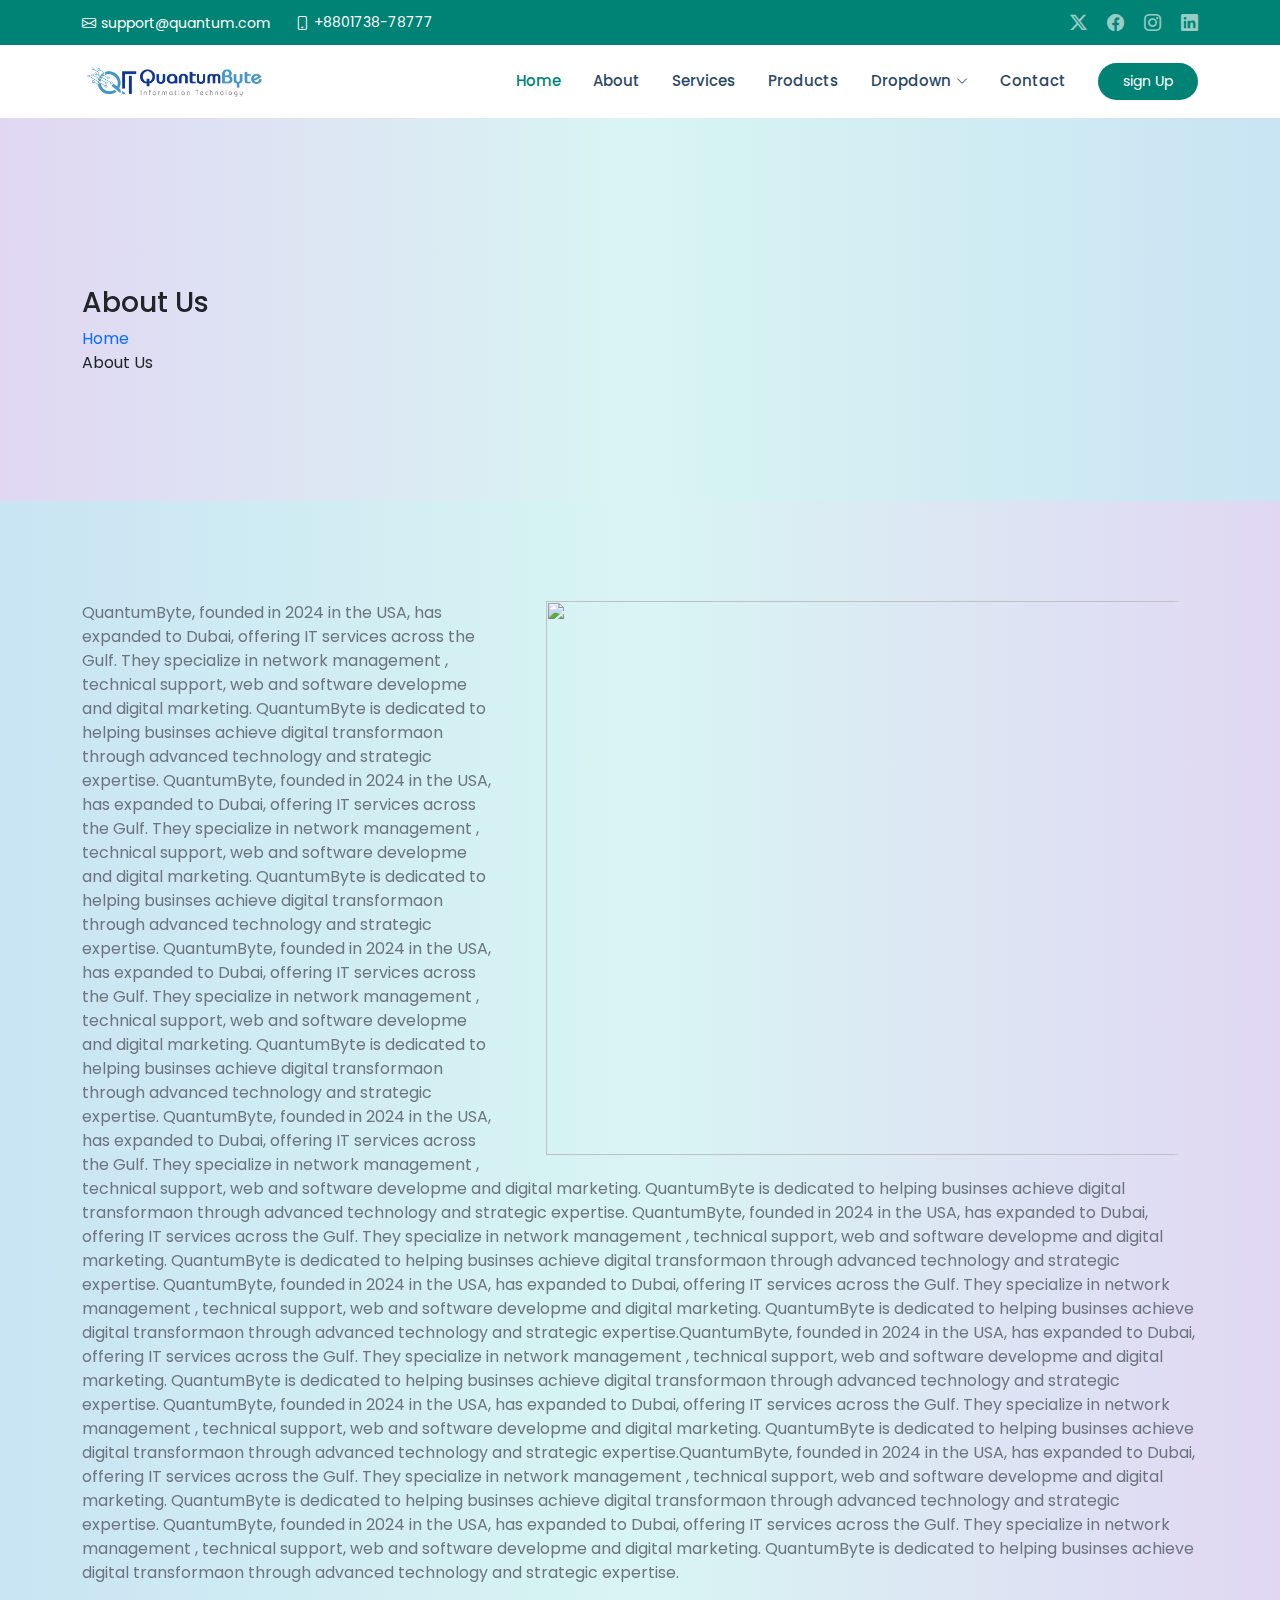
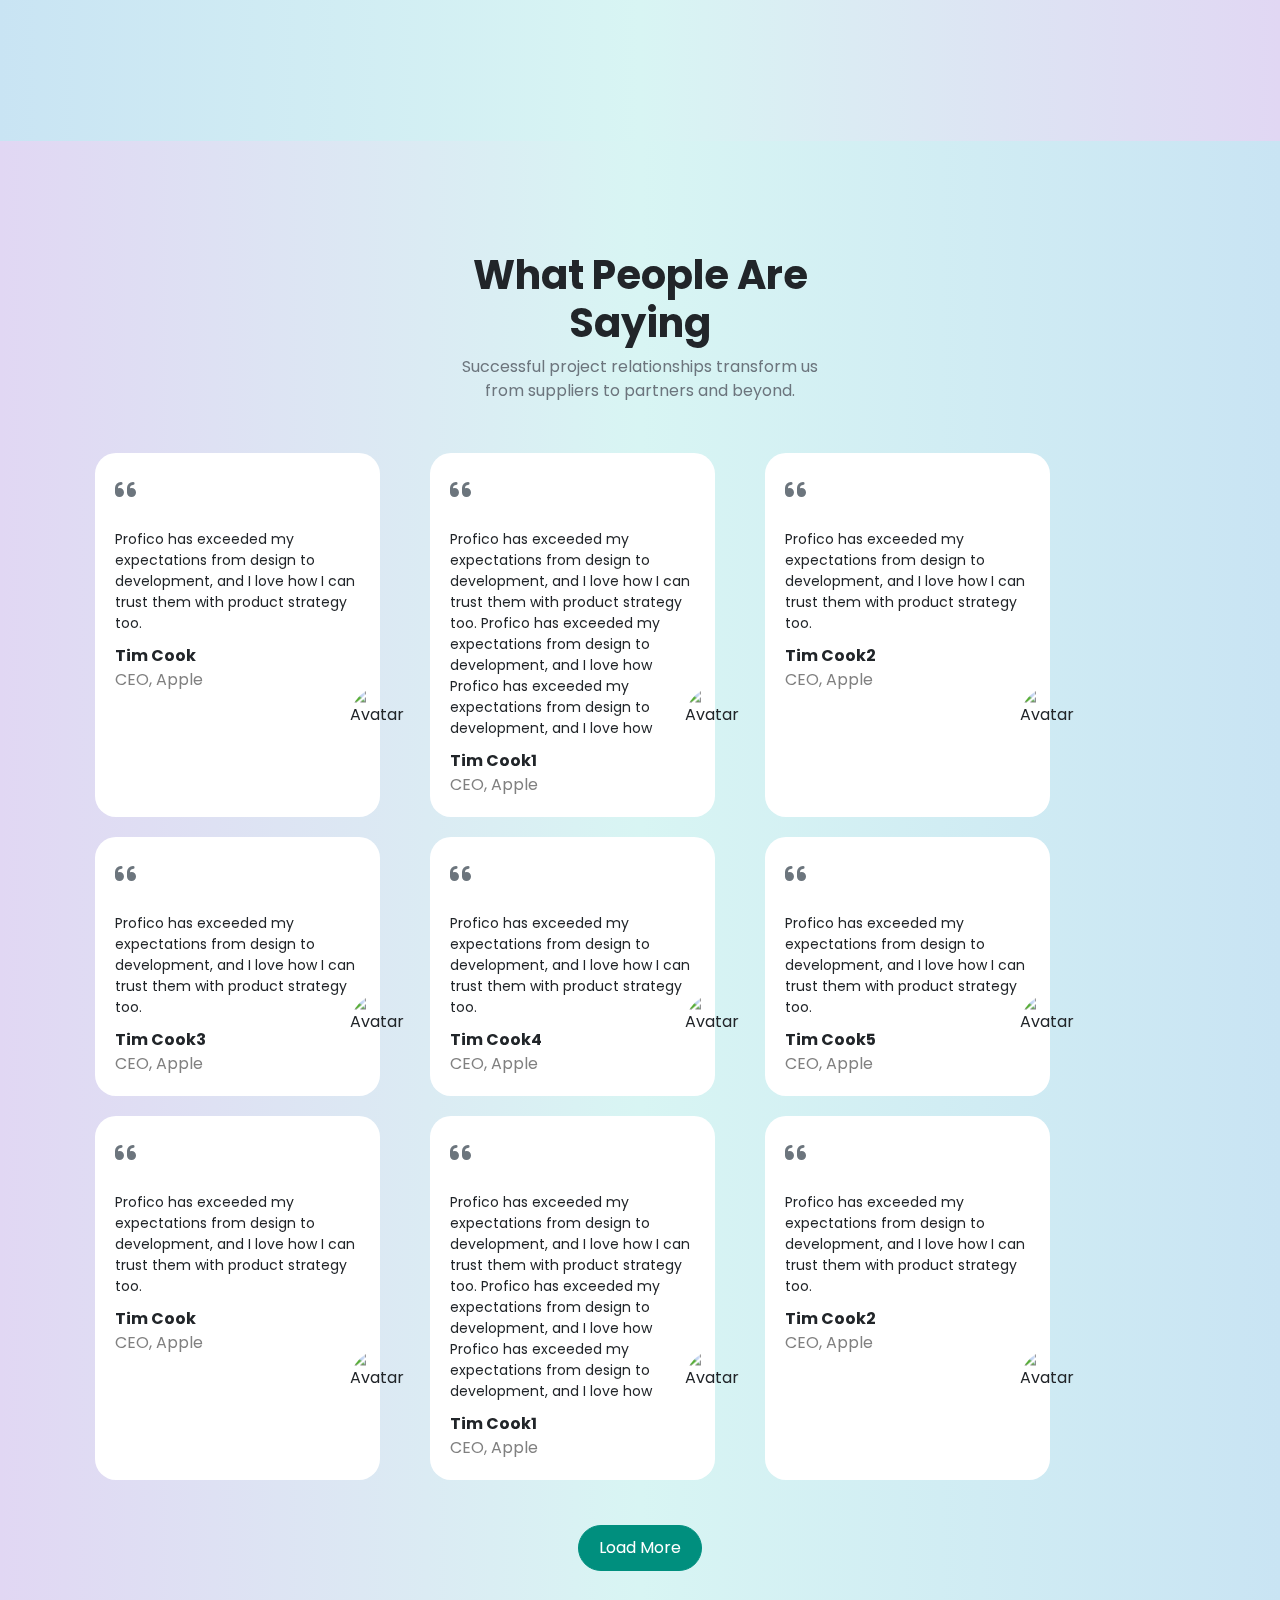
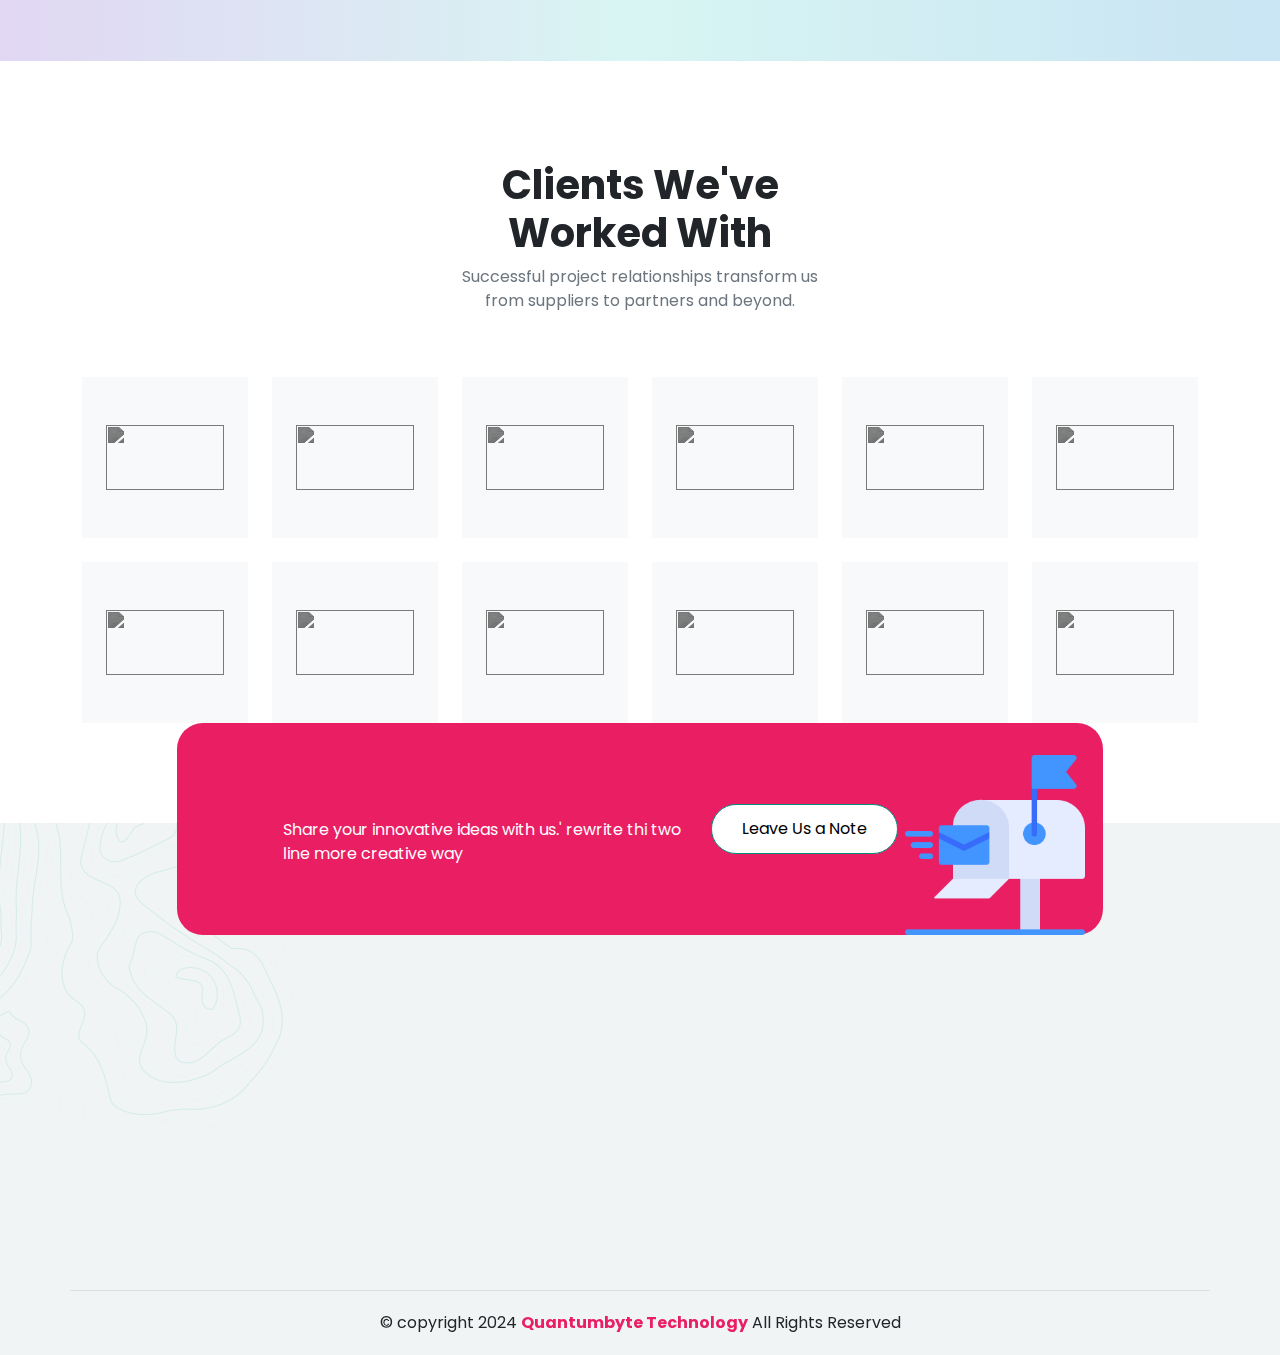
==== about-us.html @ 61e7d20b "first commit" ====
<!DOCTYPE html>
<html lang="en">

<head>
    <meta charset="UTF-8">
    <meta name="viewport" content="width=device-width, initial-scale=1.0">
    <title>Quantumbyte Information Technology</title>
    <!--Favicon img-->
    <link rel="shortcut icon" href="assets/images/logo/favicon.ico">
    <!-- Bootstrap CSS -->
    <link href="https://cdn.jsdelivr.net/npm/bootstrap@5.3.0/dist/css/bootstrap.min.css" rel="stylesheet">
    <!-- FontAwesome CSS -->
    <link rel="stylesheet" href="https://cdnjs.cloudflare.com/ajax/libs/font-awesome/6.0.0-beta3/css/all.min.css">
    <link href="https://fonts.googleapis.com/icon?family=Material+Icons" rel="stylesheet">
    <link rel="stylesheet" href="https://cdnjs.cloudflare.com/ajax/libs/OwlCarousel2/2.3.4/assets/owl.carousel.min.css">
    <link rel="stylesheet"
        href="https://cdnjs.cloudflare.com/ajax/libs/OwlCarousel2/2.3.4/assets/owl.theme.default.min.css">
    <link rel="stylesheet" href="assets/css/animate.css">
    <link href="assets/vendor/bootstrap-icons/bootstrap-icons.css" rel="stylesheet">
    <!-- Custom CSS -->
    <link rel="stylesheet" href="assets/css/style.css">
</head>

<body>

    <!-- Navbar -->
    <header id="header" class="header sticky-top">
        <div class="topbar d-flex align-items-center">
            <div class="container d-flex justify-content-center justify-content-md-between">
                <div class="contact-info d-flex align-items-center">
                    <i class="bi bi-envelope d-flex align-items-center"><a
                            href="mailto:contact@example.com">support@quantum.com
                        </a></i>
                    <i class="bi bi-phone d-flex align-items-center ms-4"><span>+8801738-78777</span></i>
                </div>
                <div class="social-links d-none d-md-flex align-items-center">
                    <a href="#" class="twitter"><i class="bi bi-twitter-x"></i></a>
                    <a href="#" class="facebook"><i class="bi bi-facebook"></i></a>
                    <a href="#" class="instagram"><i class="bi bi-instagram"></i></a>
                    <a href="#" class="linkedin"><i class="bi bi-linkedin"></i></a>
                </div>
            </div>
        </div><!-- End Top Bar -->
        <div class="branding d-flex align-items-center">

            <div class="container position-relative d-flex align-items-center justify-content-between">
                <a href="index.html" class="logo d-flex align-items-center me-auto">
                    <!-- Uncomment the line below if you also wish to use an image logo -->
                    <img src="assets/images/QuantumBytelogofinal-02.png" alt="logo">
                    <!-- <h1 class="sitename">Medilab</h1> -->
                </a>

                <nav id="navmenu" class="navmenu">
                    <ul>
                        <li><a href="#hero" class="active">Home<br></a></li>
                        <li><a href="#about">About</a></li>
                        <li><a href="#services">Services</a></li>
                        <li><a href="#departments">Products</a></li>
                        <li class="dropdown"><a href="#"><span>Dropdown</span> <i
                                    class="bi bi-chevron-down toggle-dropdown"></i></a>
                            <ul>
                                <li><a href="#">Dropdown 1</a></li>
                                <li><a href="#">Dropdown 2</a></li>
                                <li><a href="#">Dropdown 3</a></li>
                                <li><a href="#">Dropdown 4</a></li>
                            </ul>
                        </li>
                        <li><a href="contact-us.html">Contact</a></li>
                    </ul>
                    <i class="mobile-nav-toggle d-xl-none bi bi-list"></i>
                </nav>

                <a class="cta-btn d-none d-sm-block" href="#appointment">sign Up</a>

            </div>

        </div>
    </header>

    <!--Page Header Start-->
    <section class="page-header">
        <div class="page-header__shape-1">
            <img src="assets/images/shapes/page-header-shape-1.png" alt="">
        </div>
        <div class="container">
            <div class="page-header__inner">
                <div class="page-header__img-1">
                    <img src="assets/images/resources/page-header-img-1.png" alt="">
                </div>
                <h3>About Us</h3>
                <div class="thm-breadcrumb__inner">
                    <ul class="thm-breadcrumb list-unstyled">
                        <li><a href="index.html">Home</a></li>
                        <li><span class="icon-angle-right"></span></li>
                        <li>About Us</li>
                    </ul>
                </div>
            </div>
        </div>
    </section>
    <!--Page Header End-->



    <!-- about us -->
    <section id="about-page" class="section about-us position-relative">
        <div class="container">
            <div class="row">
                <div class="col-md-12">
                    <img class="ps-5 about-page-img"
                        src="https://i.pinimg.com/564x/e3/76/58/e37658da0a24d55d1d44470ff0906ffe.jpg" alt="">
                    <p class="text-secondary">QuantumByte, founded in 2024 in the USA, has expanded to Dubai, offering
                        IT services across the Gulf. They specialize in network management , technical support, web and
                        software developme and digital marketing. QuantumByte is dedicated to helping businses achieve
                        digital transformaon through advanced technology and strategic expertise.
                        QuantumByte, founded in 2024 in the USA, has expanded to Dubai, offering IT services across the
                        Gulf. They specialize in network management , technical support, web and software developme and
                        digital marketing. QuantumByte is dedicated to helping businses achieve digital transformaon
                        through advanced technology and strategic expertise. QuantumByte, founded in 2024 in the USA,
                        has expanded to Dubai, offering IT services across the Gulf. They specialize in network
                        management , technical support, web and software developme and digital marketing. QuantumByte is
                        dedicated to helping businses achieve digital transformaon through advanced technology and
                        strategic expertise.
                        QuantumByte, founded in 2024 in the USA, has expanded to Dubai, offering IT services across the
                        Gulf. They specialize in network management , technical support, web and software developme and
                        digital marketing. QuantumByte is dedicated to helping businses achieve digital transformaon
                        through advanced technology and strategic expertise. QuantumByte, founded in 2024 in the USA,
                        has expanded to Dubai, offering IT services across the Gulf. They specialize in network
                        management , technical support, web and software developme and digital marketing. QuantumByte is
                        dedicated to helping businses achieve digital transformaon through advanced technology and
                        strategic expertise.
                        QuantumByte, founded in 2024 in the USA, has expanded to Dubai, offering IT services across the
                        Gulf. They specialize in network management , technical support, web and software developme and
                        digital marketing. QuantumByte is dedicated to helping businses achieve digital transformaon
                        through advanced technology and strategic expertise.QuantumByte, founded in 2024 in the USA, has
                        expanded to Dubai, offering IT services across the Gulf. They specialize in network management ,
                        technical support, web and software developme and digital marketing. QuantumByte is dedicated to
                        helping businses achieve digital transformaon through advanced technology and strategic
                        expertise.
                        QuantumByte, founded in 2024 in the USA, has expanded to Dubai, offering IT services across the
                        Gulf. They specialize in network management , technical support, web and software developme and
                        digital marketing. QuantumByte is dedicated to helping businses achieve digital transformaon
                        through advanced technology and strategic expertise.QuantumByte, founded in 2024 in the USA, has
                        expanded to Dubai, offering IT services across the Gulf. They specialize in network management ,
                        technical support, web and software developme and digital marketing. QuantumByte is dedicated to
                        helping businses achieve digital transformaon through advanced technology and strategic
                        expertise.
                        QuantumByte, founded in 2024 in the USA, has expanded to Dubai, offering IT services across the
                        Gulf. They specialize in network management , technical support, web and software developme and
                        digital marketing. QuantumByte is dedicated to helping businses achieve digital transformaon
                        through advanced technology and strategic expertise.
                    </p>
                </div>
            </div>

        </div>
    </section>
    <!-- about us -->
    <!-- Testimonial -->
    <section id="testimonial-page" class="testimonial">
        <div class="container">
            <div class="row justify-content-center">
                <div class="col-4 text-center mb-4">
                    <h2 class="fw-bold fs-1">What People Are Saying</h2>
                    <p class="text-secondary">Successful project relationships transform us from suppliers to partners
                        and beyond.</p>
                </div>
            </div>
            <div class="row">
                <div class="testimonial-card col-md-3">
                    <div class="testimonial-quote"><i class="fas fa-quote-left"></i></div>
                    <div class="testimonial-text">Profico has exceeded my expectations from design to development, and I
                        love how I can trust them with product strategy too.</div>
                    <div class="testimonial-author">Tim Cook</div>
                    <div class="testimonial-designation">CEO, Apple</div>
                    <img src="https://img.freepik.com/premium-vector/african-american-man-avatar-portrait-young-guy-vector-illustration-face_217290-364.jpg"
                        alt="Avatar" class="testimonial-avatar">
                </div>
                <div class="testimonial-card col-md-3">
                    <div class="testimonial-quote"><i class="fas fa-quote-left"></i></div>
                    <div class="testimonial-text">Profico has exceeded my expectations from design to development, and I
                        love how I can trust them with product strategy too. Profico has exceeded my expectations from
                        design to development, and I love how Profico has exceeded my expectations from design to
                        development, and I love how</div>
                    <div class="testimonial-author">Tim Cook1</div>
                    <div class="testimonial-designation">CEO, Apple</div>
                    <img src="https://img.freepik.com/premium-vector/african-american-man-avatar-portrait-young-guy-vector-illustration-face_217290-364.jpg"
                        alt="Avatar" class="testimonial-avatar">
                </div>
                <div class="testimonial-card col-md-3">
                    <div class="testimonial-quote"><i class="fas fa-quote-left"></i></div>
                    <div class="testimonial-text">Profico has exceeded my expectations from design to development, and I
                        love how I can trust them with product strategy too.</div>
                    <div class="testimonial-author">Tim Cook2</div>
                    <div class="testimonial-designation">CEO, Apple</div>
                    <img src="https://img.freepik.com/premium-vector/african-american-man-avatar-portrait-young-guy-vector-illustration-face_217290-364.jpg"
                        alt="Avatar" class="testimonial-avatar">
                </div>
                <div class="testimonial-card col-md-3">
                    <div class="testimonial-quote"><i class="fas fa-quote-left"></i></div>
                    <div class="testimonial-text">Profico has exceeded my expectations from design to development, and I
                        love how I can trust them with product strategy too.</div>
                    <div class="testimonial-author">Tim Cook3</div>
                    <div class="testimonial-designation">CEO, Apple</div>
                    <img src="https://img.freepik.com/premium-vector/african-american-man-avatar-portrait-young-guy-vector-illustration-face_217290-364.jpg"
                        alt="Avatar" class="testimonial-avatar">
                </div>
                <div class="testimonial-card col-md-3">
                    <div class="testimonial-quote"><i class="fas fa-quote-left"></i></div>
                    <div class="testimonial-text">Profico has exceeded my expectations from design to development, and I
                        love how I can trust them with product strategy too.</div>
                    <div class="testimonial-author">Tim Cook4</div>
                    <div class="testimonial-designation">CEO, Apple</div>
                    <img src="https://img.freepik.com/premium-vector/african-american-man-avatar-portrait-young-guy-vector-illustration-face_217290-364.jpg"
                        alt="Avatar" class="testimonial-avatar">
                </div>
                <div class="testimonial-card col-md-3">
                    <div class="testimonial-quote"><i class="fas fa-quote-left"></i></div>
                    <div class="testimonial-text">Profico has exceeded my expectations from design to development, and I
                        love how I can trust them with product strategy too.</div>
                    <div class="testimonial-author">Tim Cook5</div>
                    <div class="testimonial-designation">CEO, Apple</div>
                    <img src="https://img.freepik.com/premium-vector/african-american-man-avatar-portrait-young-guy-vector-illustration-face_217290-364.jpg"
                        alt="Avatar" class="testimonial-avatar">
                </div>
                <div class="testimonial-card col-md-3">
                    <div class="testimonial-quote"><i class="fas fa-quote-left"></i></div>
                    <div class="testimonial-text">Profico has exceeded my expectations from design to development, and I
                        love how I can trust them with product strategy too.</div>
                    <div class="testimonial-author">Tim Cook</div>
                    <div class="testimonial-designation">CEO, Apple</div>
                    <img src="https://img.freepik.com/premium-vector/african-american-man-avatar-portrait-young-guy-vector-illustration-face_217290-364.jpg"
                        alt="Avatar" class="testimonial-avatar">
                </div>
                <div class="testimonial-card col-md-3">
                    <div class="testimonial-quote"><i class="fas fa-quote-left"></i></div>
                    <div class="testimonial-text">Profico has exceeded my expectations from design to development, and I
                        love how I can trust them with product strategy too. Profico has exceeded my expectations from
                        design to development, and I love how Profico has exceeded my expectations from design to
                        development, and I love how</div>
                    <div class="testimonial-author">Tim Cook1</div>
                    <div class="testimonial-designation">CEO, Apple</div>
                    <img src="https://img.freepik.com/premium-vector/african-american-man-avatar-portrait-young-guy-vector-illustration-face_217290-364.jpg"
                        alt="Avatar" class="testimonial-avatar">
                </div>
                <div class="testimonial-card col-md-3">
                    <div class="testimonial-quote"><i class="fas fa-quote-left"></i></div>
                    <div class="testimonial-text">Profico has exceeded my expectations from design to development, and I
                        love how I can trust them with product strategy too.</div>
                    <div class="testimonial-author">Tim Cook2</div>
                    <div class="testimonial-designation">CEO, Apple</div>
                    <img src="https://img.freepik.com/premium-vector/african-american-man-avatar-portrait-young-guy-vector-illustration-face_217290-364.jpg"
                        alt="Avatar" class="testimonial-avatar">
                </div>
                <div class="testimonial-card col-md-3 hidden">
                    <div class="testimonial-quote"><i class="fas fa-quote-left"></i></div>
                    <div class="testimonial-text">Profico has exceeded my expectations from design to development, and I
                        love how I can trust them with product strategy too.</div>
                    <div class="testimonial-author">Tim Cook3</div>
                    <div class="testimonial-designation">CEO, Apple</div>
                    <img src="https://img.freepik.com/premium-vector/african-american-man-avatar-portrait-young-guy-vector-illustration-face_217290-364.jpg"
                        alt="Avatar" class="testimonial-avatar">
                </div>
                <div class="testimonial-card col-md-3 hidden">
                    <div class="testimonial-quote"><i class="fas fa-quote-left"></i></div>
                    <div class="testimonial-text">Profico has exceeded my expectations from design to development, and I
                        love how I can trust them with product strategy too.</div>
                    <div class="testimonial-author">Tim Cook4</div>
                    <div class="testimonial-designation">CEO, Apple</div>
                    <img src="https://img.freepik.com/premium-vector/african-american-man-avatar-portrait-young-guy-vector-illustration-face_217290-364.jpg"
                        alt="Avatar" class="testimonial-avatar">
                </div>
                <div class="testimonial-card col-md-3 hidden">
                    <div class="testimonial-quote"><i class="fas fa-quote-left"></i></div>
                    <div class="testimonial-text">Profico has exceeded my expectations from design to development, and I
                        love how I can trust them with product strategy too.</div>
                    <div class="testimonial-author">Tim Cook5</div>
                    <div class="testimonial-designation">CEO, Apple</div>
                    <img src="https://img.freepik.com/premium-vector/african-american-man-avatar-portrait-young-guy-vector-illustration-face_217290-364.jpg"
                        alt="Avatar" class="testimonial-avatar">
                </div>
                <div class="testimonial-card col-md-3 hidden">
                    <div class="testimonial-quote"><i class="fas fa-quote-left"></i></div>
                    <div class="testimonial-text">Profico has exceeded my expectations from design to development, and I
                        love how I can trust them with product strategy too.</div>
                    <div class="testimonial-author">Tim Cook3</div>
                    <div class="testimonial-designation">CEO, Apple</div>
                    <img src="https://img.freepik.com/premium-vector/african-american-man-avatar-portrait-young-guy-vector-illustration-face_217290-364.jpg"
                        alt="Avatar" class="testimonial-avatar">
                </div>
                <div class="testimonial-card col-md-3 hidden">
                    <div class="testimonial-quote"><i class="fas fa-quote-left"></i></div>
                    <div class="testimonial-text">Profico has exceeded my expectations from design to development, and I
                        love how I can trust them with product strategy too.</div>
                    <div class="testimonial-author">Tim Cook4</div>
                    <div class="testimonial-designation">CEO, Apple</div>
                    <img src="https://img.freepik.com/premium-vector/african-american-man-avatar-portrait-young-guy-vector-illustration-face_217290-364.jpg"
                        alt="Avatar" class="testimonial-avatar">
                </div>
                <div class="testimonial-card col-md-3 hidden">
                    <div class="testimonial-quote"><i class="fas fa-quote-left"></i></div>
                    <div class="testimonial-text">Profico has exceeded my expectations from design to development, and I
                        love how I can trust them with product strategy too.</div>
                    <div class="testimonial-author">Tim Cook5</div>
                    <div class="testimonial-designation">CEO, Apple</div>
                    <img src="https://img.freepik.com/premium-vector/african-american-man-avatar-portrait-young-guy-vector-illustration-face_217290-364.jpg"
                        alt="Avatar" class="testimonial-avatar">
                </div>
                <div class="testimonial-card col-md-3 hidden">
                    <div class="testimonial-quote"><i class="fas fa-quote-left"></i></div>
                    <div class="testimonial-text">Profico has exceeded my expectations from design to development, and I
                        love how I can trust them with product strategy too.</div>
                    <div class="testimonial-author">Tim Cook3</div>
                    <div class="testimonial-designation">CEO, Apple</div>
                    <img src="https://img.freepik.com/premium-vector/african-american-man-avatar-portrait-young-guy-vector-illustration-face_217290-364.jpg"
                        alt="Avatar" class="testimonial-avatar">
                </div>
                <div class="testimonial-card col-md-3 hidden">
                    <div class="testimonial-quote"><i class="fas fa-quote-left"></i></div>
                    <div class="testimonial-text">Profico has exceeded my expectations from design to development, and I
                        love how I can trust them with product strategy too.</div>
                    <div class="testimonial-author">Tim Cook4</div>
                    <div class="testimonial-designation">CEO, Apple</div>
                    <img src="https://img.freepik.com/premium-vector/african-american-man-avatar-portrait-young-guy-vector-illustration-face_217290-364.jpg"
                        alt="Avatar" class="testimonial-avatar">
                </div>
                <div class="testimonial-card col-md-3 hidden">
                    <div class="testimonial-quote"><i class="fas fa-quote-left"></i></div>
                    <div class="testimonial-text">Profico has exceeded my expectations from design to development, and I
                        love how I can trust them with product strategy too.</div>
                    <div class="testimonial-author">Tim Cook5</div>
                    <div class="testimonial-designation">CEO, Apple</div>
                    <img src="https://img.freepik.com/premium-vector/african-american-man-avatar-portrait-young-guy-vector-illustration-face_217290-364.jpg"
                        alt="Avatar" class="testimonial-avatar">
                </div>
                <!-- Add more testimonials as needed -->
            </div>
            <button class="load-more-btn btn btn-primary" onclick="loadMore()">Load More</button>
        </div>
    </section>
    <!-- Testimonial -->
    <!-- Client-->
    <section id="client-page" class="client-page">
        <div class="container">
            <div class="row justify-content-center mb-5">
                <div class="col-4 text-center">
                    <h2 class="fw-bold fs-1">Clients We've Worked With</h2>
                    <p class="text-secondary">Successful project relationships transform us from suppliers to partners
                        and beyond.</p>
                </div>
            </div>
        </div>

        <div class="container overflow-hidden">
            <div class="row gy-4">
                <div class="col-6 col-md-4 col-xl-2 text-center">
                    <div class="text-secondary bg-light px-4 py-1 px-md-6 py-md-4 px-lg-8 py-lg-5">
                        <img class="client-logo"
                            src="https://upload.wikimedia.org/wikipedia/commons/thumb/9/9e/YouTube_Logo_%282013-2017%29.svg/1280px-YouTube_Logo_%282013-2017%29.svg.png"
                            alt="">
                    </div>
                </div>
                <div class="col-6 col-md-4 col-xl-2 text-center">
                    <div class="text-secondary bg-light px-4 py-1 px-md-6 py-md-4 px-lg-8 py-lg-5">
                        <img class="client-logo"
                            src="https://cdn.logojoy.com/wp-content/uploads/20230801145608/Current-Google-logo-2015-2023-600x203.png"
                            alt="">
                    </div>
                </div>
                <div class="col-6 col-md-4 col-xl-2 text-center">
                    <div class="text-secondary bg-light px-4 py-1 px-md-6 py-md-4 px-lg-8 py-lg-5">
                        <img class="client-logo"
                            src="https://upload.wikimedia.org/wikipedia/commons/thumb/9/9e/YouTube_Logo_%282013-2017%29.svg/1280px-YouTube_Logo_%282013-2017%29.svg.png"
                            alt="">
                    </div>
                </div>
                <div class="col-6 col-md-4 col-xl-2 text-center">
                    <div class="text-secondary bg-light px-4 py-1 px-md-6 py-md-4 px-lg-8 py-lg-5">
                        <img class="client-logo"
                            src="https://cdn.logojoy.com/wp-content/uploads/20230801145608/Current-Google-logo-2015-2023-600x203.png"
                            alt="">
                    </div>
                </div>
                <div class="col-6 col-md-4 col-xl-2 text-center">
                    <div class="text-secondary bg-light px-4 py-1 px-md-6 py-md-4 px-lg-8 py-lg-5">
                        <img class="client-logo"
                            src="https://cdn.logojoy.com/wp-content/uploads/20230801145608/Current-Google-logo-2015-2023-600x203.png"
                            alt="">
                    </div>
                </div>
                <div class="col-6 col-md-4 col-xl-2 text-center">
                    <div class="text-secondary bg-light px-4 py-1 px-md-6 py-md-4 px-lg-8 py-lg-5">
                        <img class="client-logo"
                            src="https://upload.wikimedia.org/wikipedia/commons/thumb/9/9e/YouTube_Logo_%282013-2017%29.svg/1280px-YouTube_Logo_%282013-2017%29.svg.png"
                            alt="">
                    </div>
                </div>
                <div class="col-6 col-md-4 col-xl-2 text-center">
                    <div class="text-secondary bg-light px-4 py-1 px-md-6 py-md-4 px-lg-8 py-lg-5">
                        <img class="client-logo"
                            src="https://cdn.logojoy.com/wp-content/uploads/20230801145608/Current-Google-logo-2015-2023-600x203.png"
                            alt="">
                    </div>
                </div>
                <div class="col-6 col-md-4 col-xl-2 text-center">
                    <div class="text-secondary bg-light px-4 py-1 px-md-6 py-md-4 px-lg-8 py-lg-5">
                        <img class="client-logo"
                            src="https://cdn.logojoy.com/wp-content/uploads/20230801145608/Current-Google-logo-2015-2023-600x203.png"
                            alt="">
                    </div>
                </div>
                <div class="col-6 col-md-4 col-xl-2 text-center">
                    <div class="text-secondary bg-light px-4 py-1 px-md-6 py-md-4 px-lg-8 py-lg-5">
                        <img class="client-logo"
                            src="https://upload.wikimedia.org/wikipedia/commons/thumb/9/9e/YouTube_Logo_%282013-2017%29.svg/1280px-YouTube_Logo_%282013-2017%29.svg.png"
                            alt="">
                    </div>
                </div>
                <div class="col-6 col-md-4 col-xl-2 text-center">
                    <div class="text-secondary bg-light px-4 py-1 px-md-6 py-md-4 px-lg-8 py-lg-5">
                        <img class="client-logo"
                            src="https://cdn.logojoy.com/wp-content/uploads/20230801145608/Current-Google-logo-2015-2023-600x203.png"
                            alt="">
                    </div>
                </div>
                <div class="col-6 col-md-4 col-xl-2 text-center">
                    <div class="text-secondary bg-light px-4 py-1 px-md-6 py-md-4 px-lg-8 py-lg-5">
                        <img class="client-logo"
                            src="https://cdn.logojoy.com/wp-content/uploads/20230801145608/Current-Google-logo-2015-2023-600x203.png"
                            alt="">
                    </div>
                </div>
                <div class="col-6 col-md-4 col-xl-2 text-center">
                    <div class="text-secondary bg-light px-4 py-1 px-md-6 py-md-4 px-lg-8 py-lg-5">
                        <img class="client-logo"
                            src="https://upload.wikimedia.org/wikipedia/commons/thumb/9/9e/YouTube_Logo_%282013-2017%29.svg/1280px-YouTube_Logo_%282013-2017%29.svg.png"
                            alt="">
                    </div>
                </div>
            </div>
        </div>
    </section>
    <!-- client -->
    <!-- write us -->
    <section class="write-us">
        <div class="container">
            <div class="row justify-content-center">
                <div class="col-lg-10 col-md-12 col-sm-12 col-12">
                    <div class="write-us-container position-relative">
                        <div class="">
                            <div class="sec-title-animation animation-style2">
                                <h3 class="fw-bold fs-3 text-white title-animation">Looking for a solution?</h3>
                            </div>
                            <p class="text-white">Share your innovative ideas with us.' rewrite thi two line more
                                creative way
                            </p>
                        </div>
                        <div class="">
                            <a href="#" class="btn btn-primary bg-white text-black rounded-5 write-us-btn">Leave Us a
                                Note</a>
                        </div>
                        <img class="write-us-img" src="assets/images/mailbox.png" alt="">
                    </div>
                </div>
            </div>
        </div>
    </section>
    <!-- write us -->
    <!-- Footer -->
    <footer class="footer">
        <div class="background-overlay-footer"></div>
        <div class="container footer-top">
            <div class="row gy-4">
                <div class="col-lg-5 col-md-12 footer-about wow fadeInUp" data-wow-delay="100ms">
                    <a href="index.html" class="logo d-flex align-items-center">
                        <img src="assets/images/QuantumBytelogofinal-02.png" alt="logo">
                    </a>
                    <p>QuantumByte, founded in 2024 in the USA, has expanded to Dubai, offering IT services across the
                        Gulf. They specialize in
                        network management , technical support, web and software developme and digital marketing.</p>
                    <div class="social-links d-flex mt-4">
                        <a href=""><i class="fa-brands fa-twitter"></i></a>
                        <a href=""><i class="fa-brands fa-facebook"></i></a>
                        <a href=""><i class="fa-brands fa-instagram"></i></a>
                        <a href=""><i class="fa-brands fa-linkedin"></i></a>
                    </div>
                </div>

                <div class="col-lg-2 col-6 footer-links wow fadeInUp" data-wow-delay="200ms">
                    <h4><i class="fas fa-building"></i> Useful Links</h4>
                    <ul>
                        <li><a href="#">Home</a></li>
                        <li><a href="#">About us</a></li>
                        <li><a href="#">Services</a></li>
                        <li><a href="#">Terms of service</a></li>
                        <li><a href="#">Privacy policy</a></li>
                    </ul>
                </div>

                <div class="col-lg-2 col-6 footer-links wow fadeInUp" data-wow-delay="300ms">
                    <h4><i class="fas fa-box"></i> Our Services</h4>
                    <ul>
                        <li><a href="#">Web Design</a></li>
                        <li><a href="#">Web Development</a></li>
                        <li><a href="#">Product Management</a></li>
                        <li><a href="#">Marketing</a></li>
                        <li><a href="#">Graphic Design</a></li>
                    </ul>
                </div>

                <div class="col-lg-3 col-md-12 footer-contact text-center text-md-start wow fadeInUp"
                    data-wow-delay="400ms">
                    <h4><i class="fas fa-life-ring"></i> Contact Us</h4>
                    <p>A108 Adam Street</p>
                    <p>New York, NY 535022</p>
                    <p>United States</p>
                    <p class="mt-4"><strong>Phone:</strong> <span>+8801738-78777</span></p>
                    <p><strong>Email:</strong> <span>support@quantum.com
                        </span></p>
                </div>

            </div>
        </div>

        <div class="container copyright text-center mt-4">
            <p>© <span>copyright 2024</span> <strong class="sitename">Quantumbyte Technology</strong> <span>All Rights
                    Reserved</span></p>
        </div>
    </footer>

    <!-- Scroll Top -->
    <a href="#" id="scroll-top" class="scroll-top d-flex align-items-center justify-content-center"><i
            class="bi bi-arrow-up-short"></i></a>

    <!-- Preloader -->
    <div id="preloader"></div>

    <!-- Bootstrap JS and Popper.js -->
    <script src="https://cdn.jsdelivr.net/npm/@popperjs/core@2.10.2/dist/umd/popper.min.js"></script>
    <script src="https://cdn.jsdelivr.net/npm/bootstrap@5.3.0/dist/js/bootstrap.min.js"></script>
    <script src="https://kit.fontawesome.com/a076d05399.js" crossorigin="anonymous"></script>
    <script src="https://cdnjs.cloudflare.com/ajax/libs/jquery/3.6.0/jquery.min.js"></script>
    <script src="https://cdnjs.cloudflare.com/ajax/libs/OwlCarousel2/2.3.4/owl.carousel.min.js"></script>
    <!-- WOW.js -->
    <script src="https://cdnjs.cloudflare.com/ajax/libs/wow/1.1.2/wow.min.js"></script>

    <script src="assets/js/gsap/gsap.js"></script>
    <script src="assets/js/gsap/ScrollTrigger.js"></script>
    <script src="assets/js/gsap/SplitText.js"></script>
    <!-- Custom JS -->
    <script src="assets/js/main.js"></script>
    <script src="assets/js/script.js"></script>
    <script src="assets/js/app.js"></script>
</body>

</html>
---- assets/css/style.css ----
/* font   */
@import url('https://fonts.googleapis.com/css2?family=Poppins:wght@400;500;600;700;800&display=swap');
.poppins-regular {
  font-family: 'Poppins', sans-serif;
  font-weight: 400;
  font-style: normal;
}

/* Global Colors - The following color variables are used throughout the website. Updating them here will change the color scheme of the entire website */
:root {
  --background-color: #ffffff; /* Background color for the entire website, including individual sections */
  --default-color: #222222; /* Default color used for the majority of the text content across the entire website */
  --heading-color: #172a28; /* Color for headings, subheadings and title throughout the website */
  --accent-color: #008374; /* Accent color that represents your brand on the website. It's used for buttons, links, and other elements that need to stand out */
  --surface-color: #ffffff; /* The surface color is used as a background of boxed elements within sections, such as cards, icon boxes, or other elements that require a visual separation from the global background. */
  --contrast-color: #ffffff; /* Contrast color for text, ensuring readability against backgrounds of accent, heading, or default colors. */
  --erepair-base: #008f7e;
  --erepair-black-rgb: 23, 23, 23;
}
/* Nav Menu Colors - The following color variables are used specifically for the navigation menu. They are separate from the global colors to allow for more customization options */
:root {
  --nav-color: #2c4964; /* The default color of the main navmenu links */
  --nav-hover-color: #008374; /* Applied to main navmenu links when they are hovered over or active */
  --nav-mobile-background-color: #ffffff; /* Used as the background color for mobile navigation menu */
  --nav-dropdown-background-color: #ffffff; /* Used as the background color for dropdown items that appear when hovering over primary navigation items */
  --nav-dropdown-color: #2c4964; /* Used for navigation links of the dropdown items in the navigation menu. */
  --nav-dropdown-hover-color: #008374; /* Similar to --nav-hover-color, this color is applied to dropdown navigation links when they are hovered over. */
}
.title-color {
  color: #008f7e;
}
.poppins-medium {
  font-family: 'Poppins', sans-serif;
  font-weight: 500;
  font-style: normal;
}

.poppins-semibold {
  font-family: 'Poppins', sans-serif;
  font-weight: 600;
  font-style: normal;
}

.poppins-bold {
  font-family: 'Poppins', sans-serif;
  font-weight: 700;
  font-style: normal;
}

.poppins-extrabold {
  font-family: 'Poppins', sans-serif;
  font-weight: 800;
  font-style: normal;
}
/* font   */
body {
  font-family: 'Poppins', sans-serif;
  font-weight: 400;
  font-style: normal;
}
.section {
  padding: 60px 0;
}
/* common class */
.slider-video img,
.btn {
  -webkit-transition: 0.5s;
  transition: 0.5s;
}
.slider-video img:hover,
.btn:hover {
  -webkit-transform: translateY(-10px);
  transform: translateY(-10px);
}
a {
  text-decoration: none;
}
/* button reset */
.btn-primary {
  --bs-btn-color: #fff;
  --bs-btn-bg: #008f7e;
  --bs-btn-border-color: #008f7e;
  --bs-btn-hover-color: #fff;
  --bs-btn-hover-bg: #d81b60;
  --bs-btn-hover-border-color: #d81b60;
  --bs-btn-focus-shadow-rgb: 233, 30, 99;
  --bs-btn-active-color: #fff;
  --bs-btn-active-bg: #c2185b;
  --bs-btn-active-border-color: #c2185b;
  --bs-btn-active-shadow: inset 0 3px 5px rgba(0, 0, 0, 0.125);
  --bs-btn-disabled-color: #fff;
  --bs-btn-disabled-bg: #008f7e;
  --bs-btn-disabled-border-color: #008f7e;
  padding: 10px 20px;
  border-radius: 30px;
}
.btn-outline-primary {
  --bs-btn-color: #008f7e;
  --bs-btn-border-color: #008f7e;
  --bs-btn-hover-color: #fff;
  --bs-btn-hover-bg: #e91e63;
  --bs-btn-hover-border-color: #e91e63;
  --bs-btn-focus-shadow-rgb: 233, 30, 99;
  --bs-btn-active-color: #fff;
  --bs-btn-active-bg: #e91e63;
  --bs-btn-active-border-color: #e91e63;
  --bs-btn-active-shadow: inset 0 3px 5px rgba(0, 0, 0, 0.125);
  --bs-btn-disabled-color: #008f7e;
  --bs-btn-disabled-bg: transparent;
  --bs-btn-disabled-border-color: #008f7e;
  --bs-gradient: none;
}
/* button reset */
/* color reset */
.text-primary {
  color: #008f7e !important;
}
/* color reset */
/*--------------------------------------------------------------
# Preloader
--------------------------------------------------------------*/
#preloader {
  position: fixed;
  inset: 0;
  z-index: 999999;
  overflow: hidden;
  background: var(--background-color);
  transition: all 0.6s ease-out;
}

#preloader:before {
  content: '';
  position: fixed;
  top: calc(50% - 30px);
  left: calc(50% - 30px);
  border: 6px solid #ffffff;
  border-color: var(--accent-color) transparent var(--accent-color) transparent;
  border-radius: 50%;
  width: 60px;
  height: 60px;
  animation: animate-preloader 1.5s linear infinite;
}

@keyframes animate-preloader {
  0% {
    transform: rotate(0deg);
  }

  100% {
    transform: rotate(360deg);
  }
}

/*--------------------------------------------------------------
# Scroll Top Button
--------------------------------------------------------------*/
.scroll-top {
  position: fixed;
  visibility: hidden;
  opacity: 0;
  right: 15px;
  bottom: 15px;
  z-index: 99999;
  background-color: var(--accent-color);
  width: 40px;
  height: 40px;
  border-radius: 4px;
  transition: all 0.4s;
}

.scroll-top i {
  font-size: 24px;
  color: var(--contrast-color);
  line-height: 0;
}

.scroll-top:hover {
  background-color: color-mix(in srgb, var(--accent-color), transparent 20%);
  color: var(--contrast-color);
}

.scroll-top.active {
  visibility: visible;
  opacity: 1;
}

/*--------------------------------------------------------------
# Disable aos animation delay on mobile devices
--------------------------------------------------------------*/
@media screen and (max-width: 768px) {
  [data-aos-delay] {
    transition-delay: 0 !important;
  }
}

/*--------------------------------------------------------------
# Global Header
--------------------------------------------------------------*/
.header {
  color: var(--default-color);
  transition: all 0.5s;
  z-index: 997;
  background-color: var(--background-color);
}

.header .topbar {
  background-color: var(--accent-color);
  height: 45px;
  padding: 0;
  font-size: 14px;
  transition: all 0.5s;
}

.header .topbar .contact-info i {
  font-style: normal;
  color: var(--contrast-color);
}

.header .topbar .contact-info i a,
.header .topbar .contact-info i span {
  padding-left: 5px;
  color: var(--contrast-color) !important;
}

@media (max-width: 575px) {
  .header .topbar .contact-info i a,
  .header .topbar .contact-info i span {
    font-size: 13px;
  }
}

.header .topbar .contact-info i a {
  line-height: 0;
  transition: 0.3s;
}

.header .topbar .contact-info i a:hover {
  color: var(--contrast-color);
  text-decoration: underline;
}

.header .topbar .social-links a {
  color: color-mix(in srgb, var(--contrast-color), transparent 40%);
  line-height: 0;
  transition: 0.3s;
  margin-left: 20px;
  font-size: 17px;
}

.header .topbar .social-links a:hover {
  color: var(--contrast-color);
}

.header .branding {
  min-height: 60px;
  padding: 10px 0;
}

.header .logo {
  line-height: 1;
}

.header .logo img {
  max-height: 41px;
  margin-right: 8px;
}

.header .logo h1 {
  font-size: 30px;
  margin: 0;
  font-weight: 700;
  color: var(--heading-color);
}

.header .cta-btn,
.header .cta-btn:focus {
  color: var(--contrast-color);
  background: var(--accent-color);
  font-size: 14px;
  padding: 8px 25px;
  margin: 0 0 0 30px;
  border-radius: 50px;
  transition: 0.3s;
}

.header .cta-btn:hover,
.header .cta-btn:focus:hover {
  color: var(--contrast-color);
  background: color-mix(in srgb, var(--accent-color), transparent 15%);
}

@media (max-width: 1200px) {
  .header .logo {
    order: 1;
  }

  .header .cta-btn {
    order: 2;
    margin: 0 15px 0 0;
    padding: 6px 15px;
  }

  .header .navmenu {
    order: 3;
  }
}

.scrolled .header {
  box-shadow: 0px 0 18px rgba(0, 0, 0, 0.1);
}

.scrolled .header .topbar {
  height: 0;
  visibility: hidden;
  overflow: hidden;
}

/*--------------------------------------------------------------
# Navigation Menu
--------------------------------------------------------------*/
/* Desktop Navigation */
@media (min-width: 1200px) {
  .navmenu {
    padding: 0;
  }

  .navmenu ul {
    margin: 0;
    padding: 0;
    display: flex;
    list-style: none;
    align-items: center;
  }

  .navmenu li {
    position: relative;
  }

  .navmenu > ul > li {
    white-space: nowrap;
    padding: 15px 14px;
  }

  .navmenu > ul > li:last-child {
    padding-right: 0;
  }

  .navmenu a,
  .navmenu a:focus {
    color: var(--nav-color);
    font-size: 15px;
    padding: 0 2px;
    font-family: var(--nav-font);
    font-weight: 500;
    display: flex;
    align-items: center;
    justify-content: space-between;
    white-space: nowrap;
    transition: 0.3s;
    position: relative;
    text-transform: capitalize;
  }

  .navmenu a i,
  .navmenu a:focus i {
    font-size: 12px;
    line-height: 0;
    margin-left: 5px;
    transition: 0.3s;
  }

  /* .navmenu > ul > li > a:before {
    content: '';
    position: absolute;
    width: 100%;
    height: 2px;
    bottom: -6px;
    left: 0;
    background-color: var(--nav-hover-color);
    visibility: hidden;
    width: 0px;
    transition: all 0.3s ease-in-out 0s;
  }

  .navmenu a:hover:before,
  .navmenu li:hover > a:before,
  .navmenu .active:before {
    visibility: visible;
    width: 100%;
  } */

  .navmenu li:hover > a,
  .navmenu .active,
  .navmenu .active:focus {
    color: var(--nav-hover-color);
  }

  .navmenu .dropdown ul {
    margin: 0;
    padding: 10px 0;
    background: var(--nav-dropdown-background-color);
    display: block;
    position: absolute;
    visibility: hidden;
    left: 14px;
    top: 130%;
    opacity: 0;
    transition: 0.3s;
    border-radius: 4px;
    z-index: 99;
    box-shadow: 0px 0px 30px rgba(0, 0, 0, 0.1);
  }

  .navmenu .dropdown ul li {
    min-width: 200px;
  }

  .navmenu .dropdown ul a {
    padding: 10px 20px;
    font-size: 15px;
    text-transform: none;
    color: var(--nav-dropdown-color);
  }

  .navmenu .dropdown ul a i {
    font-size: 12px;
  }

  .navmenu .dropdown ul a:hover,
  .navmenu .dropdown ul .active:hover,
  .navmenu .dropdown ul li:hover > a {
    color: var(--nav-dropdown-hover-color);
  }

  .navmenu .dropdown:hover > ul {
    opacity: 1;
    top: 100%;
    visibility: visible;
  }

  .navmenu .dropdown .dropdown ul {
    top: 0;
    left: -90%;
    visibility: hidden;
  }

  .navmenu .dropdown .dropdown:hover > ul {
    opacity: 1;
    top: 0;
    left: -100%;
    visibility: visible;
  }
}

/* Mobile Navigation */
@media (max-width: 1199px) {
  .mobile-nav-toggle {
    color: var(--nav-color);
    font-size: 28px;
    line-height: 0;
    margin-right: 10px;
    cursor: pointer;
    transition: color 0.3s;
  }

  .navmenu {
    padding: 0;
    z-index: 9997;
  }

  .navmenu ul {
    display: none;
    list-style: none;
    position: absolute;
    inset: 60px 20px 20px 20px;
    padding: 10px 0;
    margin: 0;
    border-radius: 6px;
    background-color: var(--nav-mobile-background-color);
    border: 1px solid color-mix(in srgb, var(--default-color), transparent 90%);
    box-shadow: none;
    overflow-y: auto;
    transition: 0.3s;
    z-index: 9998;
  }

  .navmenu a,
  .navmenu a:focus {
    color: var(--nav-dropdown-color);
    padding: 10px 20px;
    font-family: var(--nav-font);
    font-size: 17px;
    font-weight: 500;
    display: flex;
    align-items: center;
    justify-content: space-between;
    white-space: nowrap;
    transition: 0.3s;
  }

  .navmenu a i,
  .navmenu a:focus i {
    font-size: 12px;
    line-height: 0;
    margin-left: 5px;
    width: 30px;
    height: 30px;
    display: flex;
    align-items: center;
    justify-content: center;
    border-radius: 50%;
    transition: 0.3s;
    background-color: color-mix(in srgb, var(--accent-color), transparent 90%);
  }

  .navmenu a i:hover,
  .navmenu a:focus i:hover {
    background-color: var(--accent-color);
    color: var(--contrast-color);
  }

  .navmenu a:hover,
  .navmenu .active,
  .navmenu .active:focus {
    color: var(--nav-dropdown-hover-color);
  }

  .navmenu .active i,
  .navmenu .active:focus i {
    background-color: var(--accent-color);
    color: var(--contrast-color);
    transform: rotate(180deg);
  }

  .navmenu .dropdown ul {
    position: static;
    display: none;
    z-index: 99;
    padding: 10px 0;
    margin: 10px 20px;
    background-color: var(--nav-dropdown-background-color);
    transition: all 0.5s ease-in-out;
  }

  .navmenu .dropdown ul ul {
    background-color: rgba(33, 37, 41, 0.1);
  }

  .navmenu .dropdown > .dropdown-active {
    display: block;
    background-color: rgba(33, 37, 41, 0.03);
  }

  .mobile-nav-active {
    overflow: hidden;
  }

  .mobile-nav-active .mobile-nav-toggle {
    color: #fff;
    position: absolute;
    font-size: 32px;
    top: 15px;
    right: 15px;
    margin-right: 0;
    z-index: 9999;
  }

  .mobile-nav-active .navmenu {
    position: fixed;
    overflow: hidden;
    inset: 0;
    background: rgba(33, 37, 41, 0.8);
    transition: 0.3s;
  }

  .mobile-nav-active .navmenu > ul {
    display: block;
  }
}

/* service section */
.our-service {
  /* background-image: linear-gradient(90deg, #f5d8e2 0%, #f1fbfb 49.99%, #c9e4f3 100%); */
  background: #f7f0f1;
  padding: 85px 0 85px 0;
}
.service-custom-height {
  height: 415px;
  padding: 0 20px;
  background: #fff;
  border-radius: 20px;
  box-shadow: 0px 0px 2px #ddd;
  margin-bottom: 24px;
}
.service-hover {
  position: relative;
  transition: background-color 0.3s ease, color 0.3s ease;
  overflow: hidden;
}
.service-box:before {
  content: '';
  z-index: -2;
  position: absolute;
  top: -2px;
  left: -2px;
  width: calc(100% - 2px);
  height: calc(100% - 2px);
  border-radius: 16px;
  background: linear-gradient(90deg, #f5c5d5 0%, #f1fbfb 49.99%, #7bbfb7 100%);
  width: calc(100% + 3 * 1px);
  height: calc(100% + 3 * 1px);
  -webkit-transition: 0.5s;
  transition: 0.5s;
}
.service-box:after {
  content: '';
  position: absolute;
  z-index: -1;
  top: 2px;
  left: 0;
  width: 100%;
  height: 100%;
  border-radius: 14px;
  background: #fff;
  width: calc(100% - 2 * 2px);
  height: calc(100% - 2 * 2px);
  right: 0;
  margin: 0 auto;
  bottom: 0;
  -webkit-transition: 0.5s;
  transition: 0.5s;
}
.service-box {
  z-index: 1;
  border-radius: 14px;
  -webkit-transition: 0.5s;
  transition: 0.5s;
}
.service-box:hover {
  -webkit-transform: translateY(-10px);
  transform: translateY(-10px);
}
.service-box:hover i {
  color: #d81b60;
  background-color: #fbe9ef;
  border: 8px solid #f7d9e3;
}
.service-box:hover::after,
.service-box:hover::before {
  background: #d81b60;
}
.service-list {
  padding: 0;
  list-style: none;
  color: color-mix(in srgb, var(--default-color), transparent 30%);
  text-align: left;
  line-height: 20px;
  margin: 0;
}
.service-list li {
  padding: 5px 10px;
  display: flex;
  align-items: center;
}
.service-list li span {
  font-size: 16px;
}
.service-list li:last-child {
  padding-bottom: 0;
}
.service-list .icons {
  color: #008f7e;
  font-size: 18px;
  padding-right: 5px;
}
.service-box:hover .service-list .icons {
  color: #fff;
}

/* .service-hover::before {
    content: "\f0c0";
    font-family: 'Font Awesome 5 Free';
    font-weight: 900;
    position: absolute;
    right: -60px;
    font-size: 125px;
    color: rgb(255 255 255 / 11%);
    pointer-events: none;
} */
.service-hover:hover li {
  color: white;
}
.service-hover:hover .service-btn {
  color: white;
}
.service-hover:hover h3,
.service-hover:hover p {
  color: white;
  z-index: 1;
}
.service-bg-2 {
  position: absolute;
  display: flex;
  align-items: center;
  justify-content: center;
  left: 0;
  right: 0;
  margin: 0 auto;
  top: 27%;
  opacity: 0.5;
}
.service-hover i,
.service-hover h3,
.service-hover p {
  z-index: 1;
}
/* .service-custom-height.service-hover:not(:last-child) {
    border-right: 1px solid #ddd;
} */
.service-custom-height i {
  position: absolute;
  top: 26px;
  left: 18px;
  width: 65px;
  height: 65px;
  display: flex;
  align-content: center;
  justify-content: center;
  align-items: center;
  border-radius: 50px;
  color: #008f7e;
  background-color: #d8f4ed;
  border: 8px solid #eafaf6;
}
.service-bg {
  position: absolute;
  left: 0;
  right: 0;
  top: 0;
  margin: 0 auto;
  opacity: 0.5;
  width: 100%;
}
.service-btn {
  position: absolute;
  bottom: 22px;
  font-size: 15px;
  font-weight: 700 !important;
  left: 0;
  right: 0;
  margin: 0 auto;
  text-align: center;
  color: #3d3d3d;
  display: flex;
  align-items: center;
  justify-content: center;
  gap: 15px;
}
/* blog section */
.background-overlay-2 {
  position: absolute;
  top: 0;
  left: 0;
  width: 100%;
  height: 100%;
  background-image: url('../images/bg-image-47.webp');
  background-repeat: round;
  /* opacity: 0.07; */
  z-index: -1;
  transform: scaleY(-1);
}
.blog-section {
  padding: 96px 0 198px 0;
  background-image: linear-gradient(
    90deg,
    #e1d7f3 0%,
    #d8f5f3 49.99%,
    #c9e4f3 100%
  );
  z-index: 0;
  position: relative;
}
.blog-image {
  height: 300px; /* Set the image height */
  width: 100%;
  object-fit: cover; /* Ensure the image covers the designated height */
  border-top-right-radius: 20px;
  border-top-left-radius: 20px;
}
.blog-item {
  /* margin: 0 23px; */
  background: #fff;
  border-radius: 30px;
  padding-bottom: 40px;
  box-shadow: 0 0 0.125rem rgba(0, 0, 0, 0.12),
    0 0.25rem 0.5rem rgba(0, 0, 0, 0.14);
  -webkit-transition: 0.5s;
  transition: 0.5s;
}
.blog-item:hover {
  -webkit-transform: translateY(-10px);
  transform: translateY(-10px);
}
.read-more-btn {
  display: flex;
  justify-content: space-between;
  margin-top: 25px;
  color: #000;
}
.circle {
  position: absolute;
  bottom: -4px;
  transform: translateX(-50%);
  width: 34px;
  height: 34px;
  background-color: #ea1e63;
  border-radius: 50%;
  opacity: 0.1;
  transition: opacity 0.3s ease;
  margin-left: -21px;
}
.read-more-btn:hover .text-dark .circle {
  opacity: 1;
}
.read-more-btn:hover .text-dark i {
  color: white;
  z-index: 2;
  position: relative;
}
/* slider */
.slider {
  position: relative;
  padding: 82px 0 134px 0;
  background-image: linear-gradient(
    90deg,
    #e1d7f3 0%,
    #d8f5f3 49.99%,
    #c9e4f3 100%
  );
  z-index: 0;
  /* height: calc(100vh - 105px); */
  display: flex;
  align-items: center;
  align-content: center;
}
.quantum-shape1 {
  position: absolute;
  top: 19px;
  left: 176px;
  opacity: 0.6;
}
.background-overlay {
  position: absolute;
  top: 0;
  left: 0;
  width: 100%;
  height: 100%;
  background-image: url('../images/bg-image-47.webp');
  background-repeat: round;
  /* opacity: 0.07; */
  z-index: -1;
}
.background-overlay-v2-1 {
  position: absolute;
  top: 0;
  left: 0;
  width: 100%;
  height: 100%;
  background-image: url('../images/v2-slider.webp');
  background-repeat: round;
  /* opacity: 0.07; */
  z-index: -1;
}
.hero-section {
  padding: 0;
  display: flex;
  align-items: center;
  justify-content: space-between;
}
.hero-text h1 {
  font-size: 57px;
  line-height: 64px;
  color: #008f7e;
}
.hero-text p {
  font-size: 1.25rem;
  margin: 20px 0;
  color: #6d6d6d;
}
.hero-text .btn {
  padding: 10px 20px;
  border-radius: 30px;
}
.hero-text {
  display: flex;
  align-items: flex-start;
  flex-direction: column;
  justify-content: center;
  padding-left: 38px;
}
@media (max-width: 640px) {
  .hero-text h1 {
    font-size: 28px;
    line-height: 36px;
  }

  .hero-text p {
    font-size: 18px;
    line-height: 24px;
    margin-bottom: 30px;
  }
}

.slider-video img {
  height: auto;
  width: 100%;
  object-fit: cover;
  border-radius: 30px;
}
.slider-video:before {
  content: '';
  position: absolute;
  z-index: -1;
  background: #ffffff;
  right: 0;
  left: 0;
  opacity: 0.9;
  height: 50%;
  bottom: -20px;
  left: 0;
  right: 0;
  border-radius: 20px;
  -webkit-box-shadow: 0 30px 10px -20px rgba(0, 0, 0, 0.04);
  box-shadow: 0 30px 10px -20px rgba(0, 0, 0, 0.04);
  margin-left: 20px;
  margin-right: 20px;
}
.slider-video:after {
  content: '';
  position: absolute;
  z-index: -1;
  background: #ffffff;
  -webkit-box-shadow: 0 30px 10px -20px rgba(0, 0, 0, 0.03);
  box-shadow: 0 30px 10px -20px rgba(0, 0, 0, 0.03);
  right: 0;
  left: 0;
  opacity: 0.7;
  height: 50%;
  bottom: -40px;
  left: 0;
  right: 0;
  border-radius: 20px;
  margin-left: 40px;
  margin-right: 40px;
}
.slider-video:hover {
  -webkit-transform: translateY(-10px);
  transform: translateY(-10px);
}
.slider-video {
  -webkit-transition: 0.5s;
  transition: 0.5s;
}
.play-button {
  width: 100px;
  height: 100px;
}
.play-button i {
  font-size: 39px;
  color: #008f7e;
}
.slider-video:hover .play-button i {
  color: #e91e63;
}
.play-button:after {
  content: '';
  width: 192px;
  height: 192px;
  border-radius: 100%;
  background: #ffffff;
  position: absolute;
  z-index: -1;
  top: 50%;
  left: 50%;
  transform: translate(-50%, -50%);
  animation: videoss 2s infinite;
}
.play-button:before {
  content: '';
  width: 30px;
  height: 30px;
  border-radius: 100%;
  background: #f7f4f4;
  position: absolute;
  z-index: -1;
  top: 50%;
  left: 50%;
  transform: translate(-50%, -50%);
  animation: videoss 2s infinite;
}
@keyframes videoss {
  0% {
    width: 30px;
    height: 30px;
    opacity: 1;
  }

  100% {
    width: 192px;
    height: 192px;
    opacity: 0;
  }
}
@keyframes videoss {
  0% {
    width: 30px;
    height: 30px;
    opacity: 1;
  }

  100% {
    width: 248px;
    height: 248px;
    opacity: 0;
  }
}
.modal-backdrop.fade.show {
  z-index: -1;
}
/* slider */
/* footer */
.footer {
  /* background-image: linear-gradient(90deg, #ede8f6 0%, #f4fafd 49.99%, #dceef8 100%); */
  /* background-image: url("../images/footer.webp"); */
  background: #f0f4f5;
  color: #212529;
  padding: 185px 0 0 0;
  position: relative;
  z-index: 0;
  background-size: contain;
  position: relative;
}
.bottom-footer {
  background: #ebeff0;
  padding: 20px 0;
}
.footer .container {
  z-index: 2;
  position: relative;
}

.footer a {
  color: #212529;
  text-decoration: none;
}
.footer .list-unstyled a {
  padding: 4px 0;
  display: block;
  text-align: left;
}
.footer a:hover {
  text-decoration: underline;
}
.footer .column-title {
  font-weight: bold;
  margin-bottom: 10px;
  display: flex;
  align-items: center;
  color: #008f7e;
}
.social-icons a i {
  color: #008f7e;
}
.footer .column-title i {
  margin-right: 8px; /* Space between icon and text */
}
.footer .social-icons a {
  margin: 0 10px;
  color: #212529;
}
.background-overlay-footer {
  background-image: url('../images/footer.webp');
  background-repeat: no-repeat;
  opacity: 1;
  height: 100%;
  width: 100%;
  top: 0;
  left: 0;
  position: absolute;
}
/*--------------------------------------------------------------
# Global Footer
--------------------------------------------------------------*/
.footer .footer-top {
}
.footer .footer-about .logo {
  margin-bottom: 25px;
}

.footer .footer-about .logo img {
  max-height: 40px;
  margin-right: 6px;
}
.footer .footer-about .logo span {
  color: var(--heading-color);
  font-size: 30px;
  font-weight: 700;
  letter-spacing: 1px;
  font-family: var(--heading-font);
}

.footer .footer-about p {
  font-size: 16px;
  font-family: var(--heading-font);
}
.footer .social-links a {
  display: flex;
  align-items: center;
  justify-content: center;
  width: 40px;
  height: 40px;
  border-radius: 50%;
  border: 1px solid color-mix(in srgb, var(--default-color), transparent 50%);
  font-size: 16px;
  color: color-mix(in srgb, var(--default-color), transparent 50%);
  margin-right: 10px;
  transition: 0.3s;
}
.footer .social-links a:hover {
  color: var(--accent-color);
  border-color: var(--accent-color);
}
.footer h4 {
  font-size: 18px;
  font-weight: bold;
  position: relative;
  padding-bottom: 12px;
}
.footer .footer-links {
  margin-bottom: 30px;
}

.footer .footer-links ul {
  list-style: none;
  padding: 0;
  margin: 0;
}

.footer .footer-links ul i {
  padding-right: 2px;
  font-size: 12px;
  line-height: 0;
}
.footer .footer-links ul li {
  padding: 10px 0;
  display: flex;
  align-items: center;
}

.footer .footer-links ul li:first-child {
  padding-top: 0;
}
.footer .footer-links ul a {
  color: color-mix(in srgb, var(--default-color), transparent 20%);
  display: inline-block;
  line-height: 1;
}
.footer .footer-links ul a:hover {
  color: var(--accent-color);
}
.footer .footer-contact p {
  margin-bottom: 5px;
}
.footer .copyright {
  padding-top: 20px;
  padding-bottom: 20px;
  border-top: 1px solid
    color-mix(in srgb, var(--default-color), transparent 90%);
}
.footer .copyright p {
  margin-bottom: 0;
}

.footer .credits {
  margin-top: 6px;
  font-size: 13px;
}
.sitename {
  color: #e91e63;
}
/* at a glance */
.stat-card {
  background: #ffffff;
  color: #212529;
  display: flex;
  align-items: center;
  justify-content: start;
  padding: 20px;
  border-radius: 11px;
  border-right: 1px solid rgba(255, 255, 255, 0.3);
  min-height: 137px;
  flex-direction: column;
  align-content: center;
  z-index: 1;
  position: relative;
  transition: background-color 0.3s ease, color 0.3s ease;
  overflow: hidden;
  -webkit-transition: 0.5s;
  transition: 0.5s;
}
.stat-card:hover {
  -webkit-transform: translateY(-10px);
  transform: translateY(-10px);
}
.stat-card:hover .icon {
  color: #e91e63;
  background: #f9dee8;
  border-color: #fdedf0;
}
.stat-card:hover .number {
  color: #e91e63;
}
.stat-card:before {
  content: '';
  z-index: -2;
  position: absolute;
  top: -2px;
  left: -2px;
  width: calc(100% - 2px);
  height: calc(100% - 2px);
  border-radius: 12px;
  background: linear-gradient(90deg, #f5c5d5 0%, #f1fbfb 49.99%, #7bbfb7 100%);
  width: calc(100% + 3 * 1px);
  height: calc(100% + 3 * 1px);
}
.stat-card:after {
  content: '';
  position: absolute;
  z-index: -1;
  top: 2px;
  left: 0;
  width: 100%;
  height: 100%;
  border-radius: 9px;
  background: #fff;
  width: calc(100% - 2 * 2px);
  height: calc(100% - 2 * 2px);
  right: 0;
  margin: 0 auto;
  bottom: 0;
}
.stat-card .icon {
  font-size: 25px;
  color: #008f7e;
  background-color: #d8f4ed;
  border: 8px solid #eafaf6;
  border-radius: 50px;
  width: 65px;
  height: 65px;
  display: flex;
  align-items: center;
  justify-content: center;
  -webkit-transition: 0.5s;
  transition: 0.5s;
}
.stat-card .text {
  text-align: left;
}
.stat-card .number {
  font-size: 30px;
  font-weight: 800;
  color: #008c7c;
  text-align: center;
  -webkit-transition: 0.5s;
  transition: 0.5s;
}
.stat-card .title {
  font-size: 15px;
  color: rgb(33 37 41);
  font-weight: 600;
}
.stats-section {
  padding: 120px 0px;
  /* background-image: linear-gradient(90deg, #e1d7f3 0%, #d8f5f3 49.99%, #c9e4f3 100%); */
  background: #f1f9f7;
}
.stats-container {
  padding: 0 32px;
  border-radius: 20px;
}
/* at a glance */
/* about us section */
.about-img {
  height: 554px;
  width: 100%;
  object-fit: cover;
  border: 5px solid #fff;
  /* border-top-right-radius: 25px;
    border-bottom-right-radius: 25px; */
}
.background-overlay-about {
  position: absolute;
  top: 0;
  left: 0;
  width: 100%;
  height: 100%;
  background-image: url('../images/27.png');
  background-repeat: repeat;
  opacity: 0.03;
  z-index: -1;
}
.about-us {
  background-image: linear-gradient(
    90deg,
    #c9e4f3 0%,
    #d8f5f3 49.99%,
    #e1d7f3 100%
  );
  padding-top: 100px;
  padding-bottom: 140px;
  z-index: 0;
  /* background: #f0f0f0; */
}
.about-us .service-bg {
  transform: rotate(180deg) scaleX(-1);
  bottom: 0 !important;
  top: auto;
}
.about-img-small {
  position: absolute;
  left: -36px;
  bottom: 28px;
  height: 326px;
  width: 320px;
  object-fit: cover;
  border: 5px solid #fff;
}
/* about us section */
/* product */
.product-card {
  background-color: #fff;
  border-radius: 12px;
  box-shadow: 0 0 0.125rem rgba(0, 0, 0, 0.12),
    0 0.25rem 0.5rem rgba(0, 0, 0, 0.14);
  height: 250px;
  padding: 20px;
  text-align: left;
  -webkit-transition: 0.5s;
  transition: 0.5s;
}
.product-card:hover {
  -webkit-transform: translateY(-10px);
  transform: translateY(-10px);
}
.background-overlay-product {
  position: absolute;
  top: 0;
  left: 0;
  width: 100%;
  height: 100%;
  background-image: url('../images/15.png');
  background-repeat: repeat;
  opacity: 0.07;
  z-index: -1;
}
.product-card-icon {
  border-radius: 51px;
  padding: 10px;
  display: flex;
  width: 65px;
  height: 65px;
  align-items: center;
  justify-content: center;
}
.card-icon-color-1 {
  background-color: #aef2d7;
  border: 8px solid #e5fdf3;
}
.card-icon-color-2 {
  background-color: #ffe9f1;
  border: 8px solid #fef4f6;
}
.card-icon-color-3 {
  background-color: #d0ebff;
  border: 8px solid #e6f5ff;
}
.card-icon-color-4 {
  background-color: #efe9ff;
  border: 8px solid #f7f4fe;
}
.card-icon-color-1 .material-icons {
  color: #008f7e;
}
.card-icon-color-2 .material-icons {
  color: #f94976;
}
.card-icon-color-3 .material-icons {
  color: #007bff;
}
.card-icon-color-4 .material-icons {
  color: #6421f2;
}
.product-card-icon .material-icons {
  font-size: 33px;
}
.product-card h5 {
  margin-top: 20px;
  font-size: 18px;
  font-weight: 600;
  color: #000;
}
.product .nav-tabs {
  border-bottom: 0;
  gap: 10px;
}
.product-card p {
  color: #666;
  font-size: 14px;
}
.product-card a {
  color: #000;
  text-decoration: none;
}
.nav-tabs .nav-link.active {
  background-color: #008f7e;
  color: #fff;
  border-radius: 55px;
  border: 1px solid #008f7e;
}
.nav-tabs .nav-link {
  color: #008f7e;
  border: 1px solid #008f7e;
  border-radius: 55px;
}
.nav-tabs .nav-link:hover {
  background-color: #e91e63;
  color: #ffffff;
  border: 1px solid #e91e63;
  border-radius: 55px;
}
.explore-btn {
  position: absolute;
  bottom: 18px;
  border-top: 1px solid #e9e9e9;
  width: 86%;
  left: 0;
  right: 0;
  margin: 0 auto;
  padding-top: 8px;
}
.explore-btn a {
  display: inline-flex;
  font-size: 13px;
  font-weight: 500 !important;
  align-items: center;
  border-bottom: 1px solid #666;
}
.product {
  padding: 120px 0px;
  background-image: linear-gradient(
    90deg,
    #c9e4f3 0%,
    #d8f5f3 49.99%,
    #e1d7f3 100%
  );
  z-index: 0;
  /* background: #f0f0f0; */
}
/* product */
/* client */
.client {
  /* background-image: linear-gradient(90deg, #e1d7f3 0%, #d8f5f3 49.99%, #c9e4f3 100%); */
  background: #f7f0f1;
  padding: 100px 0 100px 0;
}

img.client-logo {
  height: 65px;
  width: 100%;
  object-fit: contain;
  filter: grayscale(100%) brightness(0.2);
  mix-blend-mode: multiply;
  transition: filter 0.3s ease, mix-blend-mode 0.3s ease;
  opacity: 0.6;
}

.client .bg-light:hover .client-logo {
  filter: none; /* Show original color on hover */
  mix-blend-mode: normal; /* Remove blending on hover */
  opacity: 1;
}
/* client */

/* our process */
.our-process {
  padding: 90px 0 150px 0;
  /* background: #f1f9f7; */
}
.quantum-shape2 {
  position: absolute;
  bottom: 81px;
  right: 52px;
  opacity: 0.6;
  overflow: hidden;
}
.quantum-shape3 {
  position: absolute;
  top: 75px;
  left: 61px;
  opacity: 0.3;
}
.quantum-shape3 {
  position: absolute;
  bottom: 19px;
  right: 10px;
  opacity: 0.2;
  overflow: hidden;
}
.process-steps {
  position: relative;
}
.process-steps::before {
  content: '';
  position: absolute;
  top: 40px;
  left: 0;
  right: 0;
  height: 2px;
  background-color: #0e9586;
  width: 82%;
  margin: 0 auto;
}
.process-step {
  position: relative;
  padding-top: 15px;
  padding-left: 0;
}
.process-step .step-number {
  color: #0e9586;
  width: 50px;
  height: 50px;
  display: flex;
  justify-content: center;
  align-items: center;
  border-radius: 50px;
  font-size: 16px;
  border: 2px solid #0e9586;
  background-color: #fff;
  margin-bottom: 10px;
}
.process-step .step-icon {
  color: #279786;
  line-height: 4px;
  margin-bottom: 10px;
  background-color: #c5f1e0;
  border: 8px solid #e5fdf3;
  width: 65px;
  height: 65px;
  border-radius: 50px;
  display: flex;
  justify-content: center;
  align-items: center;
  margin-top: 34px;
}
.process-step .step-icon span {
  font-size: 33px;
}
.process-step .step-title {
  font-weight: bold;
  font-size: 18px;
  margin-bottom: 5px;
  text-align: center;
}
.process-step .step-detail {
  font-size: 16px;
  color: #555;
  text-align: center;
}
.process-step:last-child::after {
  display: none;
}
.white-box {
  background: #fff;
  padding: 60px 20px;
  border-radius: 25px;
}
/* title */
.upper-title-centre {
  color: #008f7e;
  font-size: 18px;
  position: relative;
  background: #d81b60;
  -webkit-background-clip: text;
  -webkit-text-fill-color: transparent;
  background-clip: text;
  color: transparent;
}
.upper-title-left {
  color: #008f7e;
  font-size: 18px;
  position: relative;
  background: #d81b60;
  -webkit-background-clip: text;
  -webkit-text-fill-color: transparent;
  background-clip: text;
  color: transparent;
}
.upper-title-left:after {
  position: absolute;
  content: '';
  height: 2px;
  width: 35px;
  background: #d81b60;
  top: 12px;
  margin-left: 5px;
}
.upper-title-centre:after {
  position: absolute;
  content: '';
  height: 2px;
  width: 35px;
  background: #d81b60;
  top: 12px;
  margin-left: 5px;
}
.upper-title-centre:before {
  position: absolute;
  content: '';
  height: 2px;
  width: 35px;
  background: #d81b60;
  top: 12px;
  left: -50px;
}
/* title */
/* write us container */
.write-us-container {
  background: #e91e63;
  width: 100%;
  margin: 0 auto;
  padding: 53px 205px 53px 106px;
  border-radius: 26px;
  display: flex;
  align-items: center;
  gap: 20px;
  justify-content: space-around;
  z-index: 10;
}
@media (max-width: 767px) {
  .write-us-img {
    display: none;
  }
  .write-us-container {
    padding: 43px 30px 43px 30px;
    justify-content: start;
    flex-wrap: wrap;
  }
}
.write-us-img {
  position: absolute;
  height: 180px;
  top: 32px;
  right: 18px;
}
.write-us-btn {
  white-space: nowrap;
  padding: 12px 30px !important;
}
.write-us {
  position: absolute;
  left: 0;
  right: 0;
  margin-top: -100px;
}
/* write us container */
/* testimonial */
.testimonial-card {
  border-radius: 21px;
  padding: 20px;
  margin: 10px 25px;
  position: relative;
  text-align: left;
  background: #fff;
  -webkit-transition: 0.5s;
  transition: 0.5s;
}
.testimonial-card:hover {
  -webkit-transform: translateY(-10px);
  transform: translateY(-10px);
}
.testimonial-avatar {
  width: 65px;
  height: 65px;
  border-radius: 100px;
  position: absolute;
  right: -35px;
  top: 73%;
  transform: translateY(-50%);
}
.testimonial-quote {
  font-size: 24px;
  color: #6c757d;
}
.testimonial-text {
  margin-top: 20px;
  margin-bottom: 10px;
  font-size: 14px;
}
.testimonial-author {
  font-weight: bold;
}
.testimonial-designation {
  color: gray;
}
.testimonial {
  background-image: linear-gradient(
    90deg,
    #e1d7f3 0%,
    #d8f5f3 49.99%,
    #c9e4f3 100%
  );
  padding: 110px 0 90px 0;
  z-index: 0;
  position: relative;
}
.background-overlay-testimonial {
  position: absolute;
  top: 0;
  left: 0;
  width: 100%;
  height: 100%;
  background-image: url('../images/service-bg.png');
  background-repeat: round;
  opacity: 0.5;
  z-index: -1;
}
.owl-carousel .owl-item img {
  display: block;
  width: auto;
}
.owl-theme .owl-nav {
  margin-top: 10px;
  display: none;
}
.load-more-btn {
  cursor: pointer;
  margin-top: 20px;
  display: flex;
  justify-content: center;
  margin: 0 auto;
  margin-top: 35px;
}
.hidden {
  display: none;
}
/* about us page */
/* .page-header {
  background-image: linear-gradient(
    90deg,
    #e1d7f3 0%,
    #d8f5f3 49.99%,
    #c9e4f3 100%
  );
  padding: 60px 0 70px 0;
  position: relative;
} */
.about-page-img {
  height: 554px;
  width: 700px;
  object-fit: cover;
  border-top-right-radius: 25px;
  border-bottom-right-radius: 25px;
  float: right;
}
/* client page */
.client-page .bg-light:hover .client-logo {
  filter: none; /* Show original color on hover */
  mix-blend-mode: normal; /* Remove blending on hover */
  opacity: 1;
}
.client-page {
  padding: 100px 0;
}
/* contact page */
.info-wrap .dbox .icon {
  width: 50px;
  min-width: 50px;
  max-width: 50px;
  height: 50px;
  border-radius: 100px;
  border: 2px solid rgba(255, 255, 255, 0.2);
}
.info-wrap .dbox {
  width: 100%;
  color: rgba(255, 255, 255, 0.8);
  margin-bottom: 25px;
}
.info-wrap .dbox .icon span {
  font-size: 20px;
  color: #fff;
}
.info-wrap .dbox p span {
  font-weight: 500;
  color: #fff;
}
.info-wrap .dbox p a {
  color: #fff;
}
.dbox p {
  margin-bottom: 0;
}
@media (min-width: 768px) {
  .p-md-5 {
    padding: 3rem !important;
  }
}
.no-gutters > .col,
.no-gutters > [class*='col-'] {
  padding-right: 0;
  padding-left: 0;
}
.info-wrap {
  background: #008f7e;
}
.contact-wrapper {
  background-image: linear-gradient(
    90deg,
    #ede8f6 0%,
    #f4fafd 49.99%,
    #dceef8 100%
  );
}
.form-group {
  margin-bottom: 1rem;
}
.contact-page {
  padding: 100px 0;
}

@keyframes rotated {
  0% {
    transform: rotate(0deg);
  }
  100% {
    transform: rotate(360deg);
  }
}

@keyframes rotatedTwo {
  0% {
    transform: rotate(360deg);
  }
  100% {
    transform: rotate(0deg);
  }
}

/*--------------------------------------------------------------
# Blog One
--------------------------------------------------------------*/
.blog-one {
  position: relative;
  display: block;
  padding: 0 0 90px;
  z-index: 1;
}

.blog-one__top {
  position: relative;
  display: flex;
  align-items: flex-end;
  justify-content: space-between;
  margin-bottom: 58px;
}

.blog-one__top .section-title {
  margin-bottom: 0px;
}

.blog-one__btn-box {
  position: relative;
  display: block;
}

.blog-one__single {
  position: relative;
  display: block;
  background: #ffffff;
  box-shadow: 0px 0px 60px rgba(0, 0, 0, 0.05);
  border-radius: 20px;
  margin-bottom: 30px;
}

.blog-one__img-box {
  position: relative;
  display: block;
}

.blog-one__img {
  position: relative;
  display: block;
  border-top-left-radius: 20px;
  border-top-right-radius: 20px;
  overflow: hidden;
}

.blog-one__img img {
  width: 100%;
  border-top-left-radius: 20px;
  border-top-right-radius: 20px;
  transition: 0.5s;
  background-size: cover;
}

.blog-one__img img:nth-child(1) {
  transform: translatex(50%) scalex(2);
  opacity: 0;
  filter: blur(10px);
}

.blog-one__img img:nth-child(2) {
  position: absolute;
  top: 0;
  left: 0;
  bottom: 0;
  right: 0;
  object-fit: cover;
}

.blog-one__link {
  display: flex;
  width: 100%;
  height: 100%;
  background-color: rgba(var(--erepair-black-rgb), 0.5);
  position: absolute;
  top: 0;
  left: 0;
  justify-content: center;
  align-items: center;
  opacity: 0;
  transform: translateY(-20%);
  transition: opacity 500ms ease, transform 500ms ease;
}

.blog-one__link::before,
.blog-one__link::after {
  content: '';
  width: 25px;
  height: 2px;
  background-color: #ffffff;
  display: block;
  position: absolute;
  top: 50%;
  left: 50%;
  transform: translate(-50%, -50%);
}

.blog-one__link::after {
  transform: translate(-50%, -50%) rotate(90deg);
}

.blog-one__single:hover .blog-one__link {
  opacity: 1;
  transform: translateY(0);
}

.blog-one__single:hover .blog-one__img img:nth-child(1) {
  transform: translatex(0) scalex(1);
  opacity: 1;
  filter: blur(0);
}

.blog-one__single:hover .blog-one__img img:nth-child(2) {
  transform: translatex(-50%) scalex(2);
  opacity: 0;
  filter: blur(10px);
}

.blog-one__date {
  position: absolute;
  top: 10px;
  right: 10px;
  display: flex;
  align-items: center;
  justify-content: center;
  width: 74px;
  height: 74px;
  background-color: #2ab97e;
  border-radius: 50%;
  text-align: center;
}

.blog-one__date p {
  font-size: 15px;
  font-weight: 700;
  line-height: 18px;
  font-family: var(--erepair-font-2);
  color: #fff;
  margin: 0;
}

.blog-one__content {
  position: relative;
  display: block;
  padding: 36px 30px 43px;
}

.blog-one__title {
  font-size: 22px;
  font-weight: 600;
  line-height: 33px;
  /* letter-spacing: -0.72px; */
  margin-bottom: 24px;
}

.blog-one__title a {
  color: #171717;
}

.blog-one__title a:hover {
  color: #2ab97e;
}

.blog-one__learn-more {
  position: relative;
  display: inline-flex;
  align-items: center;
  gap: 10px;
  font-size: 14px;
  font-weight: 600;
  line-height: 14px;
  text-transform: uppercase;
  font-family: var(--erepair-font-2);
  color: #171717;
}

.blog-one__learn-more:hover {
  color: #2ab97e;
}

.blog-one__learn-more::before {
  content: '';
  position: absolute;
  left: 0;
  right: 0;
  bottom: -3px;
  height: 1px;
  background-color: #6e777d;
  -webkit-transition: all 500ms ease;
  transition: all 500ms ease;
}

.blog-one__learn-more:hover::before {
  background-color: #2ab97e;
}

.blog-one__learn-more span {
  color: #2ab97e;
}

.blog-one__user {
  position: absolute;
  top: -15px;
  left: 30px;
  display: flex;
  align-items: center;
  justify-content: center;
  width: 110px;
  height: 31px;
  background-color: #2ab97e;
  border-radius: 16px;
}

.blog-one__user p {
  position: relative;
  display: flex;
  align-items: center;
  gap: 10px;
  font-size: 14px;
  font-weight: 600;
  text-transform: uppercase;
  font-family: var(--erepair-font-2);
  color: #fff;
  margin: 0;
}

/*--------------------------------------------------------------
# Thumbnails button
--------------------------------------------------------------*/
.thm-btn {
  position: relative;
  display: inline-flex;
  align-items: center;
  vertical-align: middle;
  -webkit-appearance: none;
  appearance: none;
  outline: none !important;
  font-weight: 600;
  font-size: 14px;
  color: #fff;
  background-color: #008f7e;
  padding: 15.5px 36px 15.5px;
  border-radius: 12px;
  moz-transition: all 0.4s ease-in-out;
  -o-transition: all 0.4s ease-in-out;
  -webkit-transition: all 0.4s ease-in-out;
  transition: all 0.4s ease-in-out;
  overflow: hidden;
  font-family: var(--erepair-font-2);
  text-transform: uppercase;
  z-index: 1;
  border: none;
}

.thm-btn:before {
  content: '';
  background-color: #d81b60;
  height: 50%;
  position: absolute;
  top: 0;
  left: 0;
  right: 0;
  background-position: left center;
  transition-delay: 0.1s;
  transition-timing-function: ease-in-out;
  transition-duration: 0.5s;
  transition-property: all;
  transform-origin: left;
  transform-style: preserve-3d;
  transform: scalex(0);
  z-index: -1;
}

.thm-btn:hover:before {
  transform: scalex(1);
}

.thm-btn:after {
  content: '';
  background-color: #d81b60;
  height: 50%;
  position: absolute;
  bottom: 0;
  left: 0;
  right: 0;
  background-position: right center;
  transition-delay: 0.1s;
  transition-timing-function: ease-in-out;
  transition-duration: 0.5s;
  transition-property: all;
  transform-origin: right;
  transform-style: preserve-3d;
  transform: scalex(0);
  z-index: -1;
}

.thm-btn:hover:after {
  transform: scalex(1);
}

.thm-btn:hover {
  color: #fff;
}
.about-one__btn {
  padding: 12px 36px 12px;
}

/* animation css */
.section-title__title-box {
  position: relative;
  display: block;
}

/*--------------------------------------------------------------
# Client banner
--------------------------------------------------------------*/
.client .single {
  background: #fff;
  overflow: hidden;
  margin: 0 0.5% 0.6rem;
  padding: 1.1rem;
  border-radius: 8px;
  display: inline-block;
  -webkit-transition: all 0.3s ease-in-out 0s;
  -moz-transition: all 0.3s ease-in-out 0s;
  -o-transition: all 0.3s ease-in-out 0s;
  transition: all 0.3s ease-in-out 0s;
  -moz-box-shadow: 0 1px 15px 1px rgba(52, 40, 104, 0.05);
  -webkit-box-shadow: 0 1px 15px 1px rgba(52, 40, 104, 0.05);
  box-shadow: 0 1px 15px 1px rgba(52, 40, 104, 0.05);
}

.client .single a {
  display: block;
  text-align: center;
}
.client .single a img {
  width: 100%;
}

.client .single:hover {
  opacity: 1;
}
.client .single:hover a img {
  -webkit-animation-name: fadeInUp;
  animation-name: fadeInUp;
  -webkit-transform-origin: center;
  transform-origin: center;
  animation-duration: 0.4s;
  animation-timing-function: linear;
}
/*--------------------------------------------------------------
# About us
--------------------------------------------------------------*/
.optech-thumb {
  z-index: 0;
  position: relative;
}
@media (max-width: 767px) {
  .optech-thumb {
    margin-bottom: 40px;
  }
}
.extra-ml {
  margin-left: 135px;
}
@media (max-width: 1399px) {
  .extra-ml {
    margin-left: 130px;
  }
}
@media (max-width: 1199px) {
  .extra-ml {
    margin-left: 115px;
  }
}
@media (max-width: 991px) {
  .extra-ml {
    margin-left: 0;
    margin-bottom: 115px;
  }
}
@media (max-width: 767px) {
  .extra-ml {
    margin-left: 0;
    margin-bottom: 40px;
  }
}
.optech-thumb-position2 {
  position: absolute;
  width: 69%;
  bottom: -100px;
  left: -90px;
}
@media (max-width: 991px) {
  .optech-thumb-position2 {
    bottom: -75px;
    left: -30px;
    width: 40%;
  }
}
@media (max-width: 767px) {
  .optech-thumb-position2 {
    display: none;
  }
}
.optech-shape3 {
  position: absolute;
  top: 40px;
  left: -85px;
  z-index: -1;
}
@media (max-width: 991px) {
  .optech-shape3 {
    display: none;
  }
}
.optech-shape4 {
  position: absolute;
  bottom: -92px;
  left: 50%;
  z-index: -1;
}
@media (max-width: 991px) {
  .optech-shape4 {
    display: none;
  }
}

/*--------------------------------------------------------------
# blogs details
--------------------------------------------------------------*/

/*--------------------------------------------------------------
# Blog Details
--------------------------------------------------------------*/
.blog-details {
  position: relative;
  display: block;
  padding: 120px 0 120px;
  z-index: 1;
}

.blog-details__left {
  position: relative;
  display: block;
}

.blog-details__img {
  position: relative;
  display: block;
}

.blog-details__img img {
  width: 100%;
  border-radius: 20px;
}

.blog-details__date {
  position: absolute;
  top: 40px;
  right: 40px;
  display: flex;
  align-items: center;
  justify-content: center;
  width: 74px;
  height: 74px;
  background-color: var(--accent-color);
  border-radius: 50%;
  text-align: center;
}

.blog-details__date p {
  font-size: 15px;
  font-weight: 700;
  line-height: 18px;
  font-family: var(--erepair-font-2);
  color: #fff;
  margin: 0;
}

.blog-details__content {
  position: relative;
  display: block;
  margin-top: 30px;
}

.blog-details__user-and-meta {
  position: relative;
  display: flex;
  align-items: center;
  gap: 30px;
}

.blog-details__user {
  position: relative;
  display: flex;
  align-items: center;
  justify-content: center;
  width: 110px;
  height: 31px;
  background-color: var(--erepair-base);
  border-radius: 16px;
}

.blog-details__user p {
  position: relative;
  display: flex;
  align-items: center;
  gap: 10px;
  font-size: 14px;
  font-weight: 600;
  text-transform: uppercase;
  font-family: var(--erepair-font-2);
  color: var(--contrast-color);
  margin: 0;
}

.blog-details__meta {
  position: relative;
  display: flex;
  align-items: center;
  gap: 30px;
  margin: 0;
}

.blog-details__meta li {
  position: relative;
  display: block;
}

.blog-details__meta li a {
  position: relative;
  display: flex;
  align-items: center;
  gap: 10px;
  color: #898989;
}

.blog-details__meta li a:hover {
  color: var(--erepair-base);
}

.blog-details__title {
  font-size: 26px;
  font-weight: 600;
  line-height: 33px;
  margin-top: 30px;
  margin-bottom: 19px;
}

.blog-details__text-2 {
  margin-top: 21px;
  margin-bottom: 40px;
}

.blog-details__author-box {
  position: relative;
  display: block;
  background-color: #f4fbf9;
  border-radius: 20px;
  padding: 40px 40px 37px;
}

.blog-details__author-text {
  font-size: 22px;
  font-weight: 600;
  line-height: 34px;
  color: #232323;
  margin-bottom: 30px;
}

.blog-details__author-name {
  font-size: 18px;
  font-weight: 600;
  line-height: 30px;
  text-align: right;
  color: #232323;
}

.blog-details__author-name span {
  font-size: 16px;
  font-weight: 400;
}

.blog-details__title-2 {
  font-size: 23px;
  font-weight: 600;
  line-height: 24px;
  margin-top: 41px;
  margin-bottom: 19px;
}

.blog-details__img-box {
  position: relative;
  display: block;
  margin-top: 29px;
}

.blog-details__img-box-img {
  position: relative;
  display: block;
  margin-bottom: 30px;
}

.blog-details__img-box-img img {
  width: 100%;
  border-radius: 20px;
}

.blog-details__tag-and-share {
  position: relative;
  display: flex;
  align-items: center;
  justify-content: space-between;
  background-color: #f4fbf9;
  border-radius: 20px;
  padding: 30px 30px 30px;
  margin-top: 30px;
  margin-bottom: 60px;
}

.blog-details__tag {
  position: relative;
  display: flex;
  align-items: center;
  gap: 17px;
}

.blog-details__tag-title {
  font-size: 24px;
  font-weight: 700;
  line-height: 34px;
  letter-spacing: -0.72px;
}

.blog-details__tag-list {
  position: relative;
  display: flex;
  align-items: center;
  gap: 8px;
}

.blog-details__tag-list li {
  position: relative;
  display: block;
}

.blog-details__tag-list li a {
  position: relative;
  background-color: var(--contrast-color);
  border: 1px solid var(--erepair-bdr-color);
  color: #6e777d;
  padding: 10px 9px 10px;
  border-radius: 10px;
}

.blog-details__tag-list li a:hover {
  background-color: var(--erepair-base);
  border: 1px solid var(--erepair-base);
  color: var(--contrast-color);
}

.blog-details__share-box {
  position: relative;
  display: flex;
  align-items: center;
  gap: 17px;
}

.blog-details__share-title {
  font-size: 24px;
  font-weight: 700;
  line-height: 34px;
  letter-spacing: -0.72px;
}

.blog-details__share {
  position: relative;
  display: flex;
  align-items: center;
  gap: 16px;
}

.blog-details__share a {
  position: relative;
  display: flex;
  align-items: center;
  justify-content: center;
  width: 30px;
  height: 30px;
  font-size: 15px;
  color: #171717;
  border: 1px solid #dddddd;
  background-color: var(--contrast-color);
  border-radius: 50%;
}

.blog-details__share a:hover {
  background-color: var(--erepair-base);
  border: 1px solid var(--erepair-base);
  color: var(--contrast-color);
}
.comment-one {
  position: relative;
  display: block;
  background-color: #f4fbf9;
  border-radius: 20px;
  padding: 40px 40px 40px;
}

.comment-one__single {
  position: relative;
  display: flex;
  align-items: flex-start;
  gap: 20px;
  background-color: var(--contrast-color);
  border: 1px solid #dddddd;
  border-radius: 20px;
  padding: 29px 29px 30px;
}

.comment-one__single + .comment-one__single {
  margin-top: 30px;
}

.comment-one__image {
  position: relative;
  display: block;
  max-width: 70px;
  width: 100%;
}

.comment-one__image img {
  width: 100%;
  border-radius: 50%;
}

.comment-one__content {
  position: relative;
  display: block;
}

.comment-one__content h3 {
  font-size: 20px;
  font-weight: 600;
  line-height: 30px;
  color: #232323;
  margin-bottom: 3px;
}

.comment-one__content p {
  margin-top: 14px;
}

.comment-one__btn-box {
  position: absolute;
  top: 28px;
  right: 0px;
}

.comment-one__btn {
  position: relative;
  display: flex;
  align-items: center;
  gap: 13px;
  font-size: 15px;
  font-weight: 700;
  line-height: 15px;
  text-transform: uppercase;
  color: #232323;
}

.comment-one__btn span {
  font-size: 11px;
  color: var(--erepair-base);
}

.comment-one__btn:hover {
  color: var(--erepair-base);
}

.comment-form {
  position: relative;
  display: block;
  background-color: #f4fbf9;
  padding: 40px 40px 40px;
  border-radius: 20px;
  margin-top: 60px;
}

.comment-form__title {
  font-size: 24px;
  font-weight: 700;
  letter-spacing: -0.72px;
  line-height: 34px;
}

.comment-form__text {
  margin-top: 23px;
  margin-bottom: 38px;
}

.comment-one__form {
  position: relative;
  display: block;
}

.comment-form__input-box {
  position: relative;
  display: block;
  margin-bottom: 30px;
}

.comment-form__input-box input[type='text'],
.comment-form__input-box input[type='email'] {
  height: 60px;
  width: 100%;
  border-radius: 20px;
  background-color: var(--contrast-color);
  border: 1px solid #dddddd;
  padding-left: 20px;
  padding-right: 20px;
  outline: none;
  font-size: 16px;
  font-weight: 400;
  color: #6e777d;
  display: block;
}

.comment-form__input-box textarea {
  font-size: 16px;
  color: #6e777d;
  height: 140px;
  width: 100%;
  border-radius: 20px;
  background-color: var(--contrast-color);
  border: 1px solid #dddddd;
  padding: 20px 20px 30px;
  outline: none;
  font-weight: 400;
}

.comment-form__input-box.text-message-box {
  height: 140px;
}

/*--------------------------------------------------------------
# Sidebar
--------------------------------------------------------------*/
.sidebar {
  position: relative;
  display: block;
}

.sidebar__single + .sidebar__single {
  margin-top: 30px;
}

.sidebar__title {
  position: relative;
  display: block;
  font-size: 24px;
  font-weight: 700;
  line-height: 36px;
  margin-bottom: 30px;
  letter-spacing: -0.72px;
}

.sidebar__search {
  position: relative;
  display: block;
  padding: 40px 40px 40px;
  background-color: #f4fbf9;
  border-radius: 20px;
}

.sidebar__search-form {
  position: relative;
  display: block;
}

.sidebar__search-form input[type='search'] {
  display: block;
  outline: none;
  background-color: var(--contrast-color);
  border: none;
  font-weight: 400;
  font-size: 16px;
  height: 60px;
  width: 100%;
  padding-left: 20px;
  padding-right: 70px;
  color: #6e777d;
  border-radius: 20px;
}

.sidebar__search-form button[type='submit'] {
  color: var(--contrast-color);
  font-size: 22px;
  position: absolute;
  top: 0;
  right: 0;
  bottom: 0;
  max-width: 60px;
  width: 100%;
  outline: none;
  border: none;
  display: flex;
  align-items: center;
  justify-content: center;
  padding: 0;
  background-color: var(--erepair-base);
  border-top-right-radius: 20px;
  border-bottom-right-radius: 20px;
  -webkit-transition: all 500ms ease;
  transition: all 500ms ease;
}

.sidebar__search-form button[type='submit']:hover {
  background-color: #171717;
  color: var(--contrast-color);
}

.sidebar__all-category {
  position: relative;
  display: block;
  padding: 35px 40px 40px;
  background-color: #f4fbf9;
  border-radius: 20px;
}

.sidebar__all-category-list {
  position: relative;
  display: block;
}

.sidebar__all-category-list li {
  position: relative;
  display: block;
}

.sidebar__all-category-list li + li {
  margin-top: 12px;
}

.sidebar__all-category-list li a {
  position: relative;
  display: flex;
  align-items: center;
  justify-content: space-between;
  background-color: var(--contrast-color);
  border: 1px solid #dddddd;
  border-radius: 20px;
  font-weight: 600;
  text-transform: uppercase;
  color: #232323;
  padding: 15px 20px 14px;
  overflow: hidden;
  z-index: 1;
  font-size: 14px;
}

.sidebar__all-category-list li:hover a {
  color: var(--contrast-color);
}

.sidebar__all-category-list li.active a {
  color: var(--contrast-color);
}

.sidebar__all-category-list li a::before {
  content: '';
  position: absolute;
  top: 0;
  left: 0;
  right: 0;
  bottom: 0;
  background-color: var(--erepair-base);
  transition: -webkit-transform 0.5s ease;
  transition: transform 0.5s ease;
  transition: transform 0.5s ease, -webkit-transform 0.5s ease;
  transform-origin: bottom right;
  -webkit-transform: scale(1, 0);
  transform: scale(1, 0);
  z-index: -1;
}

.sidebar__all-category-list li:hover a::before {
  -webkit-transform: scale(1, 1);
  transform: scale(1, 1);
  transform-origin: top center;
}

.sidebar__all-category-list li.active a::before {
  -webkit-transform: scale(1, 1);
  transform: scale(1, 1);
  transform-origin: top center;
}

.sidebar__all-category-list li a span {
  color: #6e777d;
  -webkit-transition: all 500ms ease;
  transition: all 500ms ease;
}

.sidebar__all-category-list li:hover a span {
  color: var(--contrast-color);
}

.sidebar__all-category-list li.active a span {
  color: var(--contrast-color);
}

.sidebar__post {
  position: relative;
  display: block;
  padding: 35px 40px 40px;
  background-color: #f4fbf9;
  border-radius: 20px;
}

.sidebar__post-list {
  position: relative;
  display: block;
}

.sidebar__post-list li {
  position: relative;
  display: flex;
  align-items: center;
}

.sidebar__post-list li + li {
  margin-top: 12px;
}

.sidebar__post-image {
  position: relative;
  display: block;
  max-width: 136px;
  width: 100%;
}

.sidebar__post-image img {
  width: 100%;
  border-top-left-radius: 20px;
  border-bottom-left-radius: 20px;
}

.sidebar__post-content {
  position: relative;
  display: block;
  background-color: var(--contrast-color);
  border: 1px solid #dddddd;
  border-left: 0;
  border-top-right-radius: 20px;
  border-bottom-right-radius: 20px;
  padding: 24px 20px 23px;
}

.sidebar__post-date {
  font-size: 14px;
  font-weight: 700;
  line-height: 8px;
  text-transform: uppercase;
  color: var(--erepair-base);
}

.sidebar__post-content h3 {
  font-size: 16px;
  font-weight: 600;
  line-height: 25px;
}
.sidebar__post-content h3 a {
  color: #171717;
}

.sidebar__post-content h3 a:hover {
  color: var(--erepair-base);
}

.sidebar__tags {
  position: relative;
  display: block;
  padding: 35px 40px 40px;
  background-color: #f4fbf9;
  border-radius: 20px;
}

.sidebar__tags .sidebar__title {
  margin-bottom: 14px;
}

.sidebar__tags-list {
  position: relative;
  display: block;
  margin-left: -8px;
}

.sidebar__tags-list a {
  color: #6e777d;
  -webkit-transition: all 0.4s ease;
  transition: all 0.4s ease;
  display: inline-block;
  padding: 9px 9px 9px;
  background-color: var(--contrast-color);
  border: 1px solid #dddddd;
  border-radius: 10px;
  margin-left: 8px;
  font-size: 14px;
}

.sidebar__tags-list a + a {
  margin-top: 16px;
}

.sidebar__tags-list a:hover {
  color: var(--contrast-color);
  background-color: var(--erepair-base);
  border: 1px solid var(--erepair-base);
}

/*--------------------------------------------------------------
# Page Header
--------------------------------------------------------------*/
.page-header {
  position: relative;
  padding-top: 120px;
  padding-bottom: 110px;
  /* background-color: #edeaf4; */
   background-image: linear-gradient(
    90deg,
    #e1d7f3 0%,
    #d8f5f3 49.99%,
    #c9e4f3 100%
  );
  overflow: hidden;
}
@media (max-width: 575px) {
  .page-header {
    padding-top: 100px;
    padding-bottom: 90px;
  }
}
.page-header .container {
  position: relative;
  z-index: 1;
}
.page-header__content {
  text-align: center;
}
.page-header__title {
  margin: 0;
  font-size: 36px;
  font-weight: 700;
  line-height: 1.3;
  text-transform: capitalize;
}
@media (max-width: 767px) {
  .page-header__title {
    font-size: 30px;
  }
}
@media (max-width: 575px) {
  .page-header__title {
    font-size: 26px;
  }
}
.page-header__shape-one {
  max-width: 100%;
  height: auto;
  position: absolute;
  top: 113px;
  left: 0;
  animation: zump 2s linear infinite;
}
@media (max-width: 767px) {
  .page-header__shape-one {
    top: 40px;
  }
}
@media (max-width: 575px) {
  .page-header__shape-one {
    display: none;
  }
}
.page-header__shape-two {
  max-width: 100%;
  height: auto;
  position: absolute;
  right: 0;
  bottom: 103px;
  animation: zump 2s linear infinite;
}
@media (max-width: 767px) {
  .page-header__shape-two {
    bottom: 40px;
  }
}
@media (max-width: 575px) {
  .page-header__shape-two {
    display: none;
  }
}
.page-header__shape-three {
  position: absolute;
  top: 50px;
  left: 37px;
  width: 249px;
  height: 204px;
  -webkit-mask: url('data:image/svg+xml;utf8,<svg version="1.0" xmlns="http://www.w3.org/2000/svg" viewBox="0 0 750.000000 615.000000"><g transform="translate(0.000000,615.000000) scale(0.100000,-0.100000)" stroke="none"><path d="M2243 6138 c1 -9 -19 -16 -58 -21 -87 -12 -258 -56 -322 -84 -17 -7 -35 -13 -41 -13 -11 0 -149 -57 -172 -71 -8 -5 -24 -13 -35 -18 -11 -5 -36 -20 -55 -33 -19 -13 -42 -27 -50 -30 -52 -20 -254 -224 -293 -296 -24 -44 -91 -178 -103 -207 -44 -107 -89 -268 -104 -370 -4 -27 -12 -75 -18 -105 -18 -93 -34 -229 -42 -345 -20 -305 -73 -713 -106 -815 -8 -25 -14 -56 -14 -71 0 -14 -4 -29 -9 -35 -6 -5 -14 -27 -20 -49 -12 -52 -30 -103 -47 -138 -8 -16 -14 -33 -14 -38 0 -25 -294 -616 -450 -904 -75 -140 -150 -290 -150 -302 0 -6 -6 -24 -14 -40 -13 -26 -21 -46 -56 -143 -6 -19 -16 -56 -20 -82 -5 -27 -12 -53 -15 -59 -29 -45 -42 -523 -18 -644 27 -138 91 -304 153 -400 11 -16 23 -37 27 -45 18 -40 159 -214 229 -282 76 -74 152 -137 184 -151 8 -4 29 -16 45 -27 17 -11 37 -23 45 -26 8 -3 29 -12 45 -19 203 -89 460 -99 730 -28 137 36 172 46 203 59 18 8 41 14 51 14 10 0 24 6 30 14 6 8 24 16 39 19 39 7 101 32 114 45 7 7 19 12 29 12 17 0 76 28 383 181 98 49 184 89 191 89 7 0 18 7 25 15 7 8 19 15 26 15 8 0 43 14 77 30 35 17 70 30 78 30 8 0 23 7 33 15 11 8 29 15 41 15 12 0 26 5 33 12 6 6 30 14 54 18 24 5 57 13 73 18 99 35 295 51 385 31 25 -5 61 -12 80 -15 33 -5 51 -11 153 -50 49 -20 113 -50 142 -67 91 -55 232 -152 322 -223 200 -156 302 -234 307 -234 3 0 24 -12 48 -27 87 -56 118 -72 238 -121 75 -30 125 -47 230 -76 175 -48 469 -76 615 -57 50 6 110 11 134 11 74 0 354 64 451 103 14 5 39 13 55 18 52 13 105 35 117 47 7 7 20 12 29 12 17 0 187 84 244 121 17 10 37 22 45 26 8 3 31 19 51 35 20 15 40 28 44 28 15 0 185 139 274 225 114 110 269 301 304 375 4 8 16 29 26 45 24 38 82 156 106 215 10 25 24 59 31 77 8 17 14 36 14 43 0 7 7 33 15 59 23 74 43 162 52 226 5 39 12 59 21 57 9 -1 12 43 12 193 0 162 -2 195 -14 195 -10 0 -17 17 -21 57 -4 32 -13 78 -21 102 -8 25 -14 56 -14 70 -1 14 -7 37 -15 51 -8 14 -14 33 -15 42 0 10 -13 47 -30 81 -16 35 -30 71 -30 79 0 9 -7 21 -15 28 -8 7 -15 20 -15 30 0 10 -7 23 -15 30 -8 7 -15 21 -15 31 0 10 -5 21 -11 24 -5 4 -15 17 -20 28 -5 12 -18 36 -29 52 -11 17 -23 37 -27 45 -3 8 -19 31 -35 51 -15 20 -28 40 -28 44 0 10 -85 120 -183 235 -99 116 -316 334 -417 420 -35 30 -87 76 -115 101 -27 25 -77 67 -110 93 -33 25 -95 74 -138 109 -43 34 -90 71 -105 82 -24 18 -134 104 -305 239 -81 64 -284 234 -382 319 -219 192 -725 598 -920 740 -44 31 -117 84 -163 117 -45 33 -85 60 -88 60 -3 0 -23 14 -44 30 -21 17 -41 30 -45 30 -4 0 -24 14 -45 30 -21 17 -41 30 -44 30 -4 0 -25 12 -49 27 -56 37 -78 50 -102 63 -11 5 -42 23 -70 40 -89 52 -455 230 -474 230 -5 0 -22 6 -38 14 -30 15 -80 33 -128 46 -16 5 -43 13 -60 18 -32 11 -111 33 -185 52 -25 6 -81 15 -125 21 -49 6 -84 15 -91 24 -9 13 -49 15 -238 15 -175 0 -225 -3 -223 -12z"/> </g> </svg>');
  mask: url('data:image/svg+xml;utf8,<svg version="1.0" xmlns="http://www.w3.org/2000/svg" viewBox="0 0 750.000000 615.000000"><g transform="translate(0.000000,615.000000) scale(0.100000,-0.100000)" stroke="none"><path d="M2243 6138 c1 -9 -19 -16 -58 -21 -87 -12 -258 -56 -322 -84 -17 -7 -35 -13 -41 -13 -11 0 -149 -57 -172 -71 -8 -5 -24 -13 -35 -18 -11 -5 -36 -20 -55 -33 -19 -13 -42 -27 -50 -30 -52 -20 -254 -224 -293 -296 -24 -44 -91 -178 -103 -207 -44 -107 -89 -268 -104 -370 -4 -27 -12 -75 -18 -105 -18 -93 -34 -229 -42 -345 -20 -305 -73 -713 -106 -815 -8 -25 -14 -56 -14 -71 0 -14 -4 -29 -9 -35 -6 -5 -14 -27 -20 -49 -12 -52 -30 -103 -47 -138 -8 -16 -14 -33 -14 -38 0 -25 -294 -616 -450 -904 -75 -140 -150 -290 -150 -302 0 -6 -6 -24 -14 -40 -13 -26 -21 -46 -56 -143 -6 -19 -16 -56 -20 -82 -5 -27 -12 -53 -15 -59 -29 -45 -42 -523 -18 -644 27 -138 91 -304 153 -400 11 -16 23 -37 27 -45 18 -40 159 -214 229 -282 76 -74 152 -137 184 -151 8 -4 29 -16 45 -27 17 -11 37 -23 45 -26 8 -3 29 -12 45 -19 203 -89 460 -99 730 -28 137 36 172 46 203 59 18 8 41 14 51 14 10 0 24 6 30 14 6 8 24 16 39 19 39 7 101 32 114 45 7 7 19 12 29 12 17 0 76 28 383 181 98 49 184 89 191 89 7 0 18 7 25 15 7 8 19 15 26 15 8 0 43 14 77 30 35 17 70 30 78 30 8 0 23 7 33 15 11 8 29 15 41 15 12 0 26 5 33 12 6 6 30 14 54 18 24 5 57 13 73 18 99 35 295 51 385 31 25 -5 61 -12 80 -15 33 -5 51 -11 153 -50 49 -20 113 -50 142 -67 91 -55 232 -152 322 -223 200 -156 302 -234 307 -234 3 0 24 -12 48 -27 87 -56 118 -72 238 -121 75 -30 125 -47 230 -76 175 -48 469 -76 615 -57 50 6 110 11 134 11 74 0 354 64 451 103 14 5 39 13 55 18 52 13 105 35 117 47 7 7 20 12 29 12 17 0 187 84 244 121 17 10 37 22 45 26 8 3 31 19 51 35 20 15 40 28 44 28 15 0 185 139 274 225 114 110 269 301 304 375 4 8 16 29 26 45 24 38 82 156 106 215 10 25 24 59 31 77 8 17 14 36 14 43 0 7 7 33 15 59 23 74 43 162 52 226 5 39 12 59 21 57 9 -1 12 43 12 193 0 162 -2 195 -14 195 -10 0 -17 17 -21 57 -4 32 -13 78 -21 102 -8 25 -14 56 -14 70 -1 14 -7 37 -15 51 -8 14 -14 33 -15 42 0 10 -13 47 -30 81 -16 35 -30 71 -30 79 0 9 -7 21 -15 28 -8 7 -15 20 -15 30 0 10 -7 23 -15 30 -8 7 -15 21 -15 31 0 10 -5 21 -11 24 -5 4 -15 17 -20 28 -5 12 -18 36 -29 52 -11 17 -23 37 -27 45 -3 8 -19 31 -35 51 -15 20 -28 40 -28 44 0 10 -85 120 -183 235 -99 116 -316 334 -417 420 -35 30 -87 76 -115 101 -27 25 -77 67 -110 93 -33 25 -95 74 -138 109 -43 34 -90 71 -105 82 -24 18 -134 104 -305 239 -81 64 -284 234 -382 319 -219 192 -725 598 -920 740 -44 31 -117 84 -163 117 -45 33 -85 60 -88 60 -3 0 -23 14 -44 30 -21 17 -41 30 -45 30 -4 0 -24 14 -45 30 -21 17 -41 30 -44 30 -4 0 -25 12 -49 27 -56 37 -78 50 -102 63 -11 5 -42 23 -70 40 -89 52 -455 230 -474 230 -5 0 -22 6 -38 14 -30 15 -80 33 -128 46 -16 5 -43 13 -60 18 -32 11 -111 33 -185 52 -25 6 -81 15 -125 21 -49 6 -84 15 -91 24 -9 13 -49 15 -238 15 -175 0 -225 -3 -223 -12z"/> </g> </svg>');
  -webkit-mask-repeat: no-repeat;
  mask-repeat: no-repeat;
  -webkit-mask-position: center center;
  mask-position: center center;
  -webkit-mask-size: auto;
  mask-size: auto;
  background-color: RGBA(var(--eduhive-base-rgb, 103, 76, 239), 0.07);
  animation: zoomOut 2500ms linear infinite;
}
.page-header__shape-four {
  position: absolute;
  right: 19px;
  bottom: 0;
  width: 506px;
  height: 253px;
  background-color: RGBA(var(--eduhive-secondary-rgb, 57, 212, 214), 0.1);
  border-radius: 1000px 1000px 0 0;
  animation: moveHorizontal 2000ms linear infinite;
}
@media (min-width: 768px) and (max-width: 991px) {
  .page-header__shape-four {
    width: 400px;
    height: 200px;
  }
}
@media (max-width: 767px) {
  .page-header__shape-four {
    width: 450px;
  }
}

.eduhive-breadcrumb {
  padding: 8.1px 13px;
  margin: 0 0 20px;
  display: inline-flex;
  justify-content: center;
  align-items: center;
  flex-wrap: wrap;
  gap: 8px 0;
  background-color: #ffffff;
  border-radius: 100px;
}
.eduhive-breadcrumb__icon {
  margin-right: 10px;
  display: inline-flex;
  font-size: 15px;
  color: #674cef;
}
.eduhive-breadcrumb__icon svg {
  width: 1em;
  height: 1em;
  fill: currentColor;
}
.eduhive-breadcrumb li {
  display: flex;
  align-items: center;
  font-size: 15px;
  font-weight: 600;
  color: #20104b;
  text-transform: uppercase;
  line-height: 1.266;
}
.eduhive-breadcrumb li:not(:last-of-type)::after {
  content: ':';
  position: relative;
  top: -1px;
  margin-left: 7px;
  margin-right: 7px;
}
.eduhive-breadcrumb li span,
.eduhive-breadcrumb li a {
  display: inline-flex;
}
.eduhive-breadcrumb li:not(:first-child) span {
  color: #ef802e;
}
.eduhive-breadcrumb li a {
  color: inherit;
  background: linear-gradient(to right, currentcolor 0%, currentcolor 100%) 0px
    95%/0px 1px no-repeat;
  transition: all 500ms ease;
}
.eduhive-breadcrumb li a:hover {
  background-size: 100% 1px;
}
.eduhive-breadcrumb li a:hover {
  color: #674cef;
}
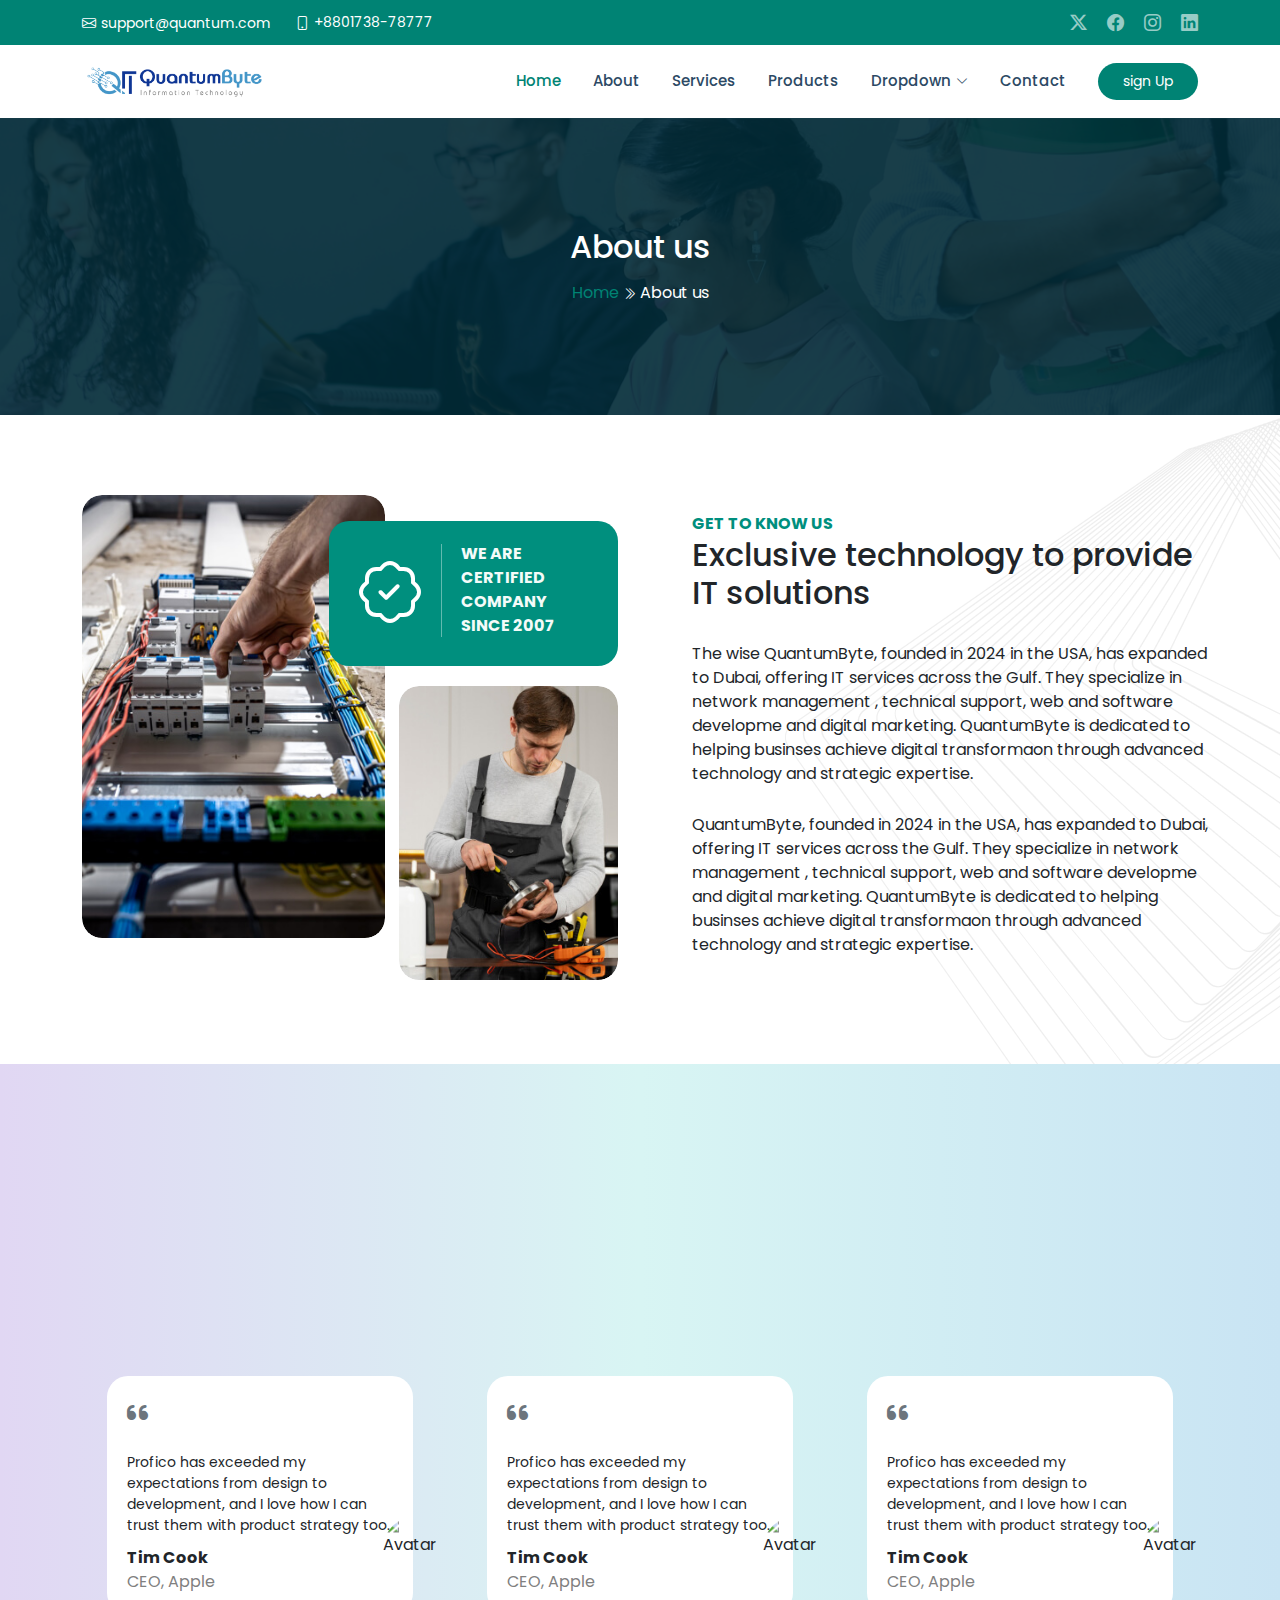
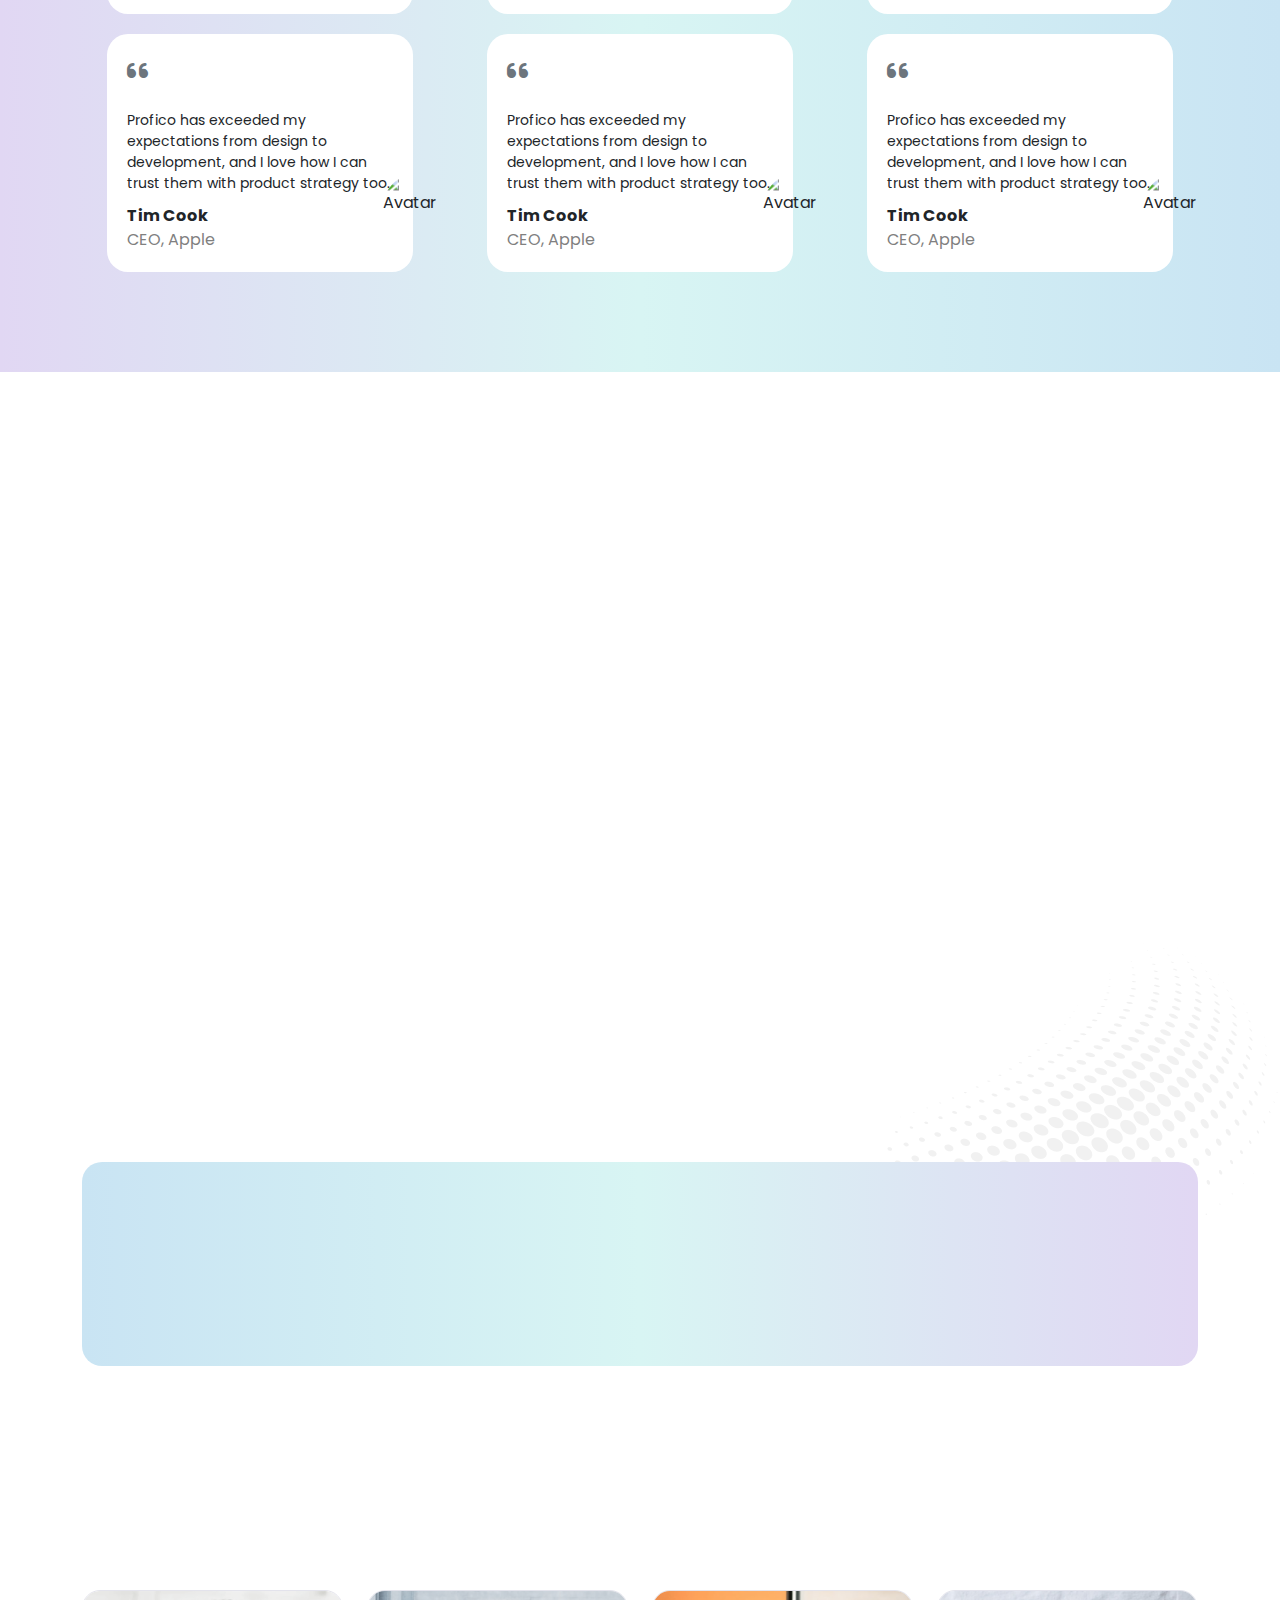
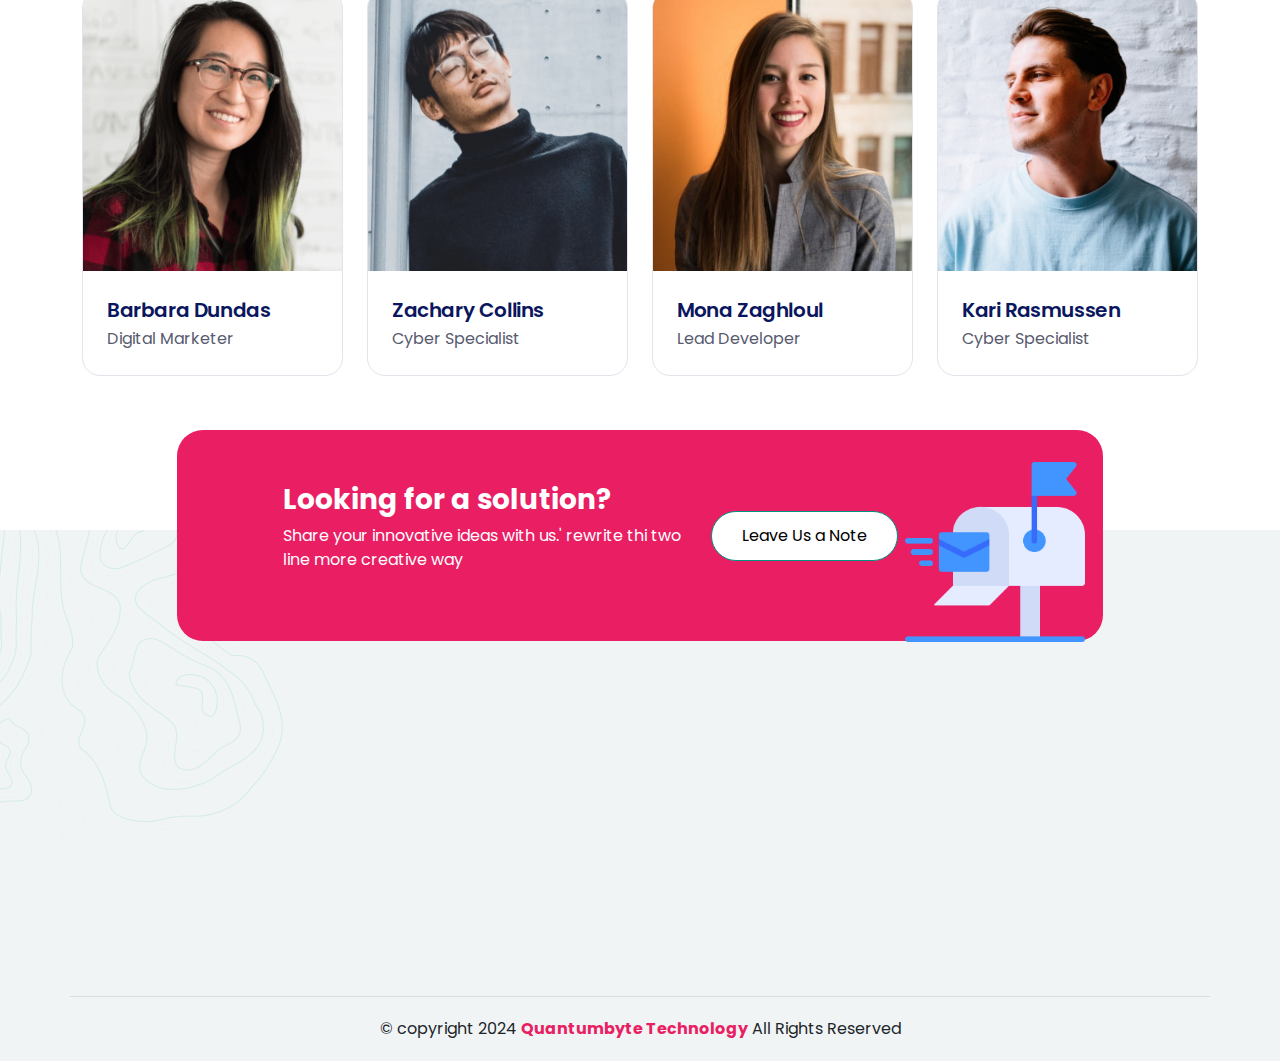
==== commit 8d010c69: "all website done" ====
--- a/about-us.html
+++ b/about-us.html
@@ -52,10 +52,10 @@
 
                 <nav id="navmenu" class="navmenu">
                     <ul>
-                        <li><a href="#hero" class="active">Home<br></a></li>
-                        <li><a href="#about">About</a></li>
-                        <li><a href="#services">Services</a></li>
-                        <li><a href="#departments">Products</a></li>
+                        <li><a href="index.html" class="active">Home<br></a></li>
+                        <li><a href="about-us.html">About</a></li>
+                        <li><a href="single-service.html">Services</a></li>
+                        <li><a href="project-details.html">Products</a></li>
                         <li class="dropdown"><a href="#"><span>Dropdown</span> <i
                                     class="bi bi-chevron-down toggle-dropdown"></i></a>
                             <ul>
@@ -78,22 +78,16 @@
     </header>
 
     <!--Page Header Start-->
-    <section class="page-header">
-        <div class="page-header__shape-1">
-            <img src="assets/images/shapes/page-header-shape-1.png" alt="">
-        </div>
-        <div class="container">
-            <div class="page-header__inner">
-                <div class="page-header__img-1">
-                    <img src="assets/images/resources/page-header-img-1.png" alt="">
-                </div>
-                <h3>About Us</h3>
-                <div class="thm-breadcrumb__inner">
-                    <ul class="thm-breadcrumb list-unstyled">
-                        <li><a href="index.html">Home</a></li>
-                        <li><span class="icon-angle-right"></span></li>
-                        <li>About Us</li>
-                    </ul>
+    <section class="main-banner" style="background-image: url(assets/images/banner.jpg);">
+        <div class="container">
+            <div class="row">
+                <div class="col-xl-12 text-center">
+                    <h2>
+                        About us </h2>
+                    <p>
+                        <a href="index.html">Home</a> <i class="bi bi-chevron-double-right"></i>
+                        About us
+                    </p>
                 </div>
             </div>
         </div>
@@ -102,339 +96,441 @@
 
 
 
-    <!-- about us -->
-    <section id="about-page" class="section about-us position-relative">
+    <!--About One Start -->
+    <section class="about-one about-four">
+        <div class="about-one__shape-one float-bob-y">
+            <img src="assets/images/shape/about-one-shape-1.png" alt="">
+        </div>
         <div class="container">
             <div class="row">
-                <div class="col-md-12">
-                    <img class="ps-5 about-page-img"
-                        src="https://i.pinimg.com/564x/e3/76/58/e37658da0a24d55d1d44470ff0906ffe.jpg" alt="">
-                    <p class="text-secondary">QuantumByte, founded in 2024 in the USA, has expanded to Dubai, offering
-                        IT services across the Gulf. They specialize in network management , technical support, web and
-                        software developme and digital marketing. QuantumByte is dedicated to helping businses achieve
-                        digital transformaon through advanced technology and strategic expertise.
-                        QuantumByte, founded in 2024 in the USA, has expanded to Dubai, offering IT services across the
-                        Gulf. They specialize in network management , technical support, web and software developme and
-                        digital marketing. QuantumByte is dedicated to helping businses achieve digital transformaon
-                        through advanced technology and strategic expertise. QuantumByte, founded in 2024 in the USA,
-                        has expanded to Dubai, offering IT services across the Gulf. They specialize in network
-                        management , technical support, web and software developme and digital marketing. QuantumByte is
-                        dedicated to helping businses achieve digital transformaon through advanced technology and
-                        strategic expertise.
-                        QuantumByte, founded in 2024 in the USA, has expanded to Dubai, offering IT services across the
-                        Gulf. They specialize in network management , technical support, web and software developme and
-                        digital marketing. QuantumByte is dedicated to helping businses achieve digital transformaon
-                        through advanced technology and strategic expertise. QuantumByte, founded in 2024 in the USA,
-                        has expanded to Dubai, offering IT services across the Gulf. They specialize in network
-                        management , technical support, web and software developme and digital marketing. QuantumByte is
-                        dedicated to helping businses achieve digital transformaon through advanced technology and
-                        strategic expertise.
-                        QuantumByte, founded in 2024 in the USA, has expanded to Dubai, offering IT services across the
-                        Gulf. They specialize in network management , technical support, web and software developme and
-                        digital marketing. QuantumByte is dedicated to helping businses achieve digital transformaon
-                        through advanced technology and strategic expertise.QuantumByte, founded in 2024 in the USA, has
-                        expanded to Dubai, offering IT services across the Gulf. They specialize in network management ,
-                        technical support, web and software developme and digital marketing. QuantumByte is dedicated to
-                        helping businses achieve digital transformaon through advanced technology and strategic
-                        expertise.
-                        QuantumByte, founded in 2024 in the USA, has expanded to Dubai, offering IT services across the
-                        Gulf. They specialize in network management , technical support, web and software developme and
-                        digital marketing. QuantumByte is dedicated to helping businses achieve digital transformaon
-                        through advanced technology and strategic expertise.QuantumByte, founded in 2024 in the USA, has
-                        expanded to Dubai, offering IT services across the Gulf. They specialize in network management ,
-                        technical support, web and software developme and digital marketing. QuantumByte is dedicated to
-                        helping businses achieve digital transformaon through advanced technology and strategic
-                        expertise.
-                        QuantumByte, founded in 2024 in the USA, has expanded to Dubai, offering IT services across the
-                        Gulf. They specialize in network management , technical support, web and software developme and
-                        digital marketing. QuantumByte is dedicated to helping businses achieve digital transformaon
-                        through advanced technology and strategic expertise.
-                    </p>
-                </div>
-            </div>
-
+                <div class="col-xl-6">
+                    <div class="about-one__left wow slideInLeft" data-wow-delay="100ms" data-wow-duration="2500ms">
+                        <div class="row">
+                            <div class="col-xl-6">
+                                <div class="about-one__img-box-1">
+                                    <div class="about-one__img-1">
+                                        <img src="assets/images/shape/about-one-img-1.jpg" alt="">
+                                    </div>
+                                </div>
+                            </div>
+                            <div class="col-xl-6">
+                                <div class="about-one__cirtified">
+                                    <div class="icon">
+                                        <span class="bi bi-patch-check"></span>
+                                    </div>
+                                    <h3>We are certified<br> company since 2007</h3>
+                                </div>
+                                <div class="about-one__img-box-2">
+                                    <div class="about-one__img-2">
+                                        <img src="assets/images/shape/about-one-img-2.jpg" alt="">
+                                    </div>
+                                </div>
+                            </div>
+                        </div>
+                    </div>
+                </div>
+                <div class="col-xl-6">
+                    <div class="about-one__right wow fadeInRight" data-wow-delay="300ms">
+                        <div class="section-title text-left">
+                            <div class="section-title__tagline-box">
+                                <span class="section-title__tagline">Get To Know Us</span>
+                            </div>
+                            <div class="section-title__title-box sec-title-animation animation-style2">
+                                <h2 class="section-title__title title-animation">Exclusive technology to provide IT
+                                    solutions
+                                </h2>
+                            </div>
+                        </div>
+                        <p class="about-one__text-1">The wise
+                            QuantumByte, founded in 2024 in the USA, has expanded to Dubai, offering IT services across
+                            the Gulf. They specialize in
+                            network management , technical support, web and software developme and digital marketing.
+                            QuantumByte is dedicated to
+                            helping businses achieve digital transformaon through advanced technology and strategic
+                            expertise.</p>
+                        <p class="about-one__text-2">QuantumByte, founded in 2024 in the USA, has expanded to Dubai,
+                            offering IT services across the Gulf. They specialize in
+                            network management , technical support, web and software developme and digital marketing.
+                            QuantumByte is dedicated to
+                            helping businses achieve digital transformaon through advanced technology and strategic
+                            expertise. </p>
+
+                    </div>
+                </div>
+            </div>
         </div>
     </section>
-    <!-- about us -->
+    <!--About One End -->
     <!-- Testimonial -->
     <section id="testimonial-page" class="testimonial">
         <div class="container">
             <div class="row justify-content-center">
-                <div class="col-4 text-center mb-4">
-                    <h2 class="fw-bold fs-1">What People Are Saying</h2>
+                <div class="col-lg-5 col-md-8 col-sm-12 col-12 text-center mb-4 wow fadeInUp">
+                    <div class="sec-title-animation animation-style1">
+                        <h2 class="fw-bold fs-1 title-animation">What People Are Saying</h2>
+                    </div>
                     <p class="text-secondary">Successful project relationships transform us from suppliers to partners
                         and beyond.</p>
                 </div>
             </div>
             <div class="row">
-                <div class="testimonial-card col-md-3">
-                    <div class="testimonial-quote"><i class="fas fa-quote-left"></i></div>
-                    <div class="testimonial-text">Profico has exceeded my expectations from design to development, and I
-                        love how I can trust them with product strategy too.</div>
-                    <div class="testimonial-author">Tim Cook</div>
-                    <div class="testimonial-designation">CEO, Apple</div>
-                    <img src="https://img.freepik.com/premium-vector/african-american-man-avatar-portrait-young-guy-vector-illustration-face_217290-364.jpg"
-                        alt="Avatar" class="testimonial-avatar">
-                </div>
-                <div class="testimonial-card col-md-3">
-                    <div class="testimonial-quote"><i class="fas fa-quote-left"></i></div>
-                    <div class="testimonial-text">Profico has exceeded my expectations from design to development, and I
-                        love how I can trust them with product strategy too. Profico has exceeded my expectations from
-                        design to development, and I love how Profico has exceeded my expectations from design to
-                        development, and I love how</div>
-                    <div class="testimonial-author">Tim Cook1</div>
-                    <div class="testimonial-designation">CEO, Apple</div>
-                    <img src="https://img.freepik.com/premium-vector/african-american-man-avatar-portrait-young-guy-vector-illustration-face_217290-364.jpg"
-                        alt="Avatar" class="testimonial-avatar">
-                </div>
-                <div class="testimonial-card col-md-3">
-                    <div class="testimonial-quote"><i class="fas fa-quote-left"></i></div>
-                    <div class="testimonial-text">Profico has exceeded my expectations from design to development, and I
-                        love how I can trust them with product strategy too.</div>
-                    <div class="testimonial-author">Tim Cook2</div>
-                    <div class="testimonial-designation">CEO, Apple</div>
-                    <img src="https://img.freepik.com/premium-vector/african-american-man-avatar-portrait-young-guy-vector-illustration-face_217290-364.jpg"
-                        alt="Avatar" class="testimonial-avatar">
-                </div>
-                <div class="testimonial-card col-md-3">
-                    <div class="testimonial-quote"><i class="fas fa-quote-left"></i></div>
-                    <div class="testimonial-text">Profico has exceeded my expectations from design to development, and I
-                        love how I can trust them with product strategy too.</div>
-                    <div class="testimonial-author">Tim Cook3</div>
-                    <div class="testimonial-designation">CEO, Apple</div>
-                    <img src="https://img.freepik.com/premium-vector/african-american-man-avatar-portrait-young-guy-vector-illustration-face_217290-364.jpg"
-                        alt="Avatar" class="testimonial-avatar">
-                </div>
-                <div class="testimonial-card col-md-3">
-                    <div class="testimonial-quote"><i class="fas fa-quote-left"></i></div>
-                    <div class="testimonial-text">Profico has exceeded my expectations from design to development, and I
-                        love how I can trust them with product strategy too.</div>
-                    <div class="testimonial-author">Tim Cook4</div>
-                    <div class="testimonial-designation">CEO, Apple</div>
-                    <img src="https://img.freepik.com/premium-vector/african-american-man-avatar-portrait-young-guy-vector-illustration-face_217290-364.jpg"
-                        alt="Avatar" class="testimonial-avatar">
-                </div>
-                <div class="testimonial-card col-md-3">
-                    <div class="testimonial-quote"><i class="fas fa-quote-left"></i></div>
-                    <div class="testimonial-text">Profico has exceeded my expectations from design to development, and I
-                        love how I can trust them with product strategy too.</div>
-                    <div class="testimonial-author">Tim Cook5</div>
-                    <div class="testimonial-designation">CEO, Apple</div>
-                    <img src="https://img.freepik.com/premium-vector/african-american-man-avatar-portrait-young-guy-vector-illustration-face_217290-364.jpg"
-                        alt="Avatar" class="testimonial-avatar">
-                </div>
-                <div class="testimonial-card col-md-3">
-                    <div class="testimonial-quote"><i class="fas fa-quote-left"></i></div>
-                    <div class="testimonial-text">Profico has exceeded my expectations from design to development, and I
-                        love how I can trust them with product strategy too.</div>
-                    <div class="testimonial-author">Tim Cook</div>
-                    <div class="testimonial-designation">CEO, Apple</div>
-                    <img src="https://img.freepik.com/premium-vector/african-american-man-avatar-portrait-young-guy-vector-illustration-face_217290-364.jpg"
-                        alt="Avatar" class="testimonial-avatar">
-                </div>
-                <div class="testimonial-card col-md-3">
-                    <div class="testimonial-quote"><i class="fas fa-quote-left"></i></div>
-                    <div class="testimonial-text">Profico has exceeded my expectations from design to development, and I
-                        love how I can trust them with product strategy too. Profico has exceeded my expectations from
-                        design to development, and I love how Profico has exceeded my expectations from design to
-                        development, and I love how</div>
-                    <div class="testimonial-author">Tim Cook1</div>
-                    <div class="testimonial-designation">CEO, Apple</div>
-                    <img src="https://img.freepik.com/premium-vector/african-american-man-avatar-portrait-young-guy-vector-illustration-face_217290-364.jpg"
-                        alt="Avatar" class="testimonial-avatar">
-                </div>
-                <div class="testimonial-card col-md-3">
-                    <div class="testimonial-quote"><i class="fas fa-quote-left"></i></div>
-                    <div class="testimonial-text">Profico has exceeded my expectations from design to development, and I
-                        love how I can trust them with product strategy too.</div>
-                    <div class="testimonial-author">Tim Cook2</div>
-                    <div class="testimonial-designation">CEO, Apple</div>
-                    <img src="https://img.freepik.com/premium-vector/african-american-man-avatar-portrait-young-guy-vector-illustration-face_217290-364.jpg"
-                        alt="Avatar" class="testimonial-avatar">
-                </div>
-                <div class="testimonial-card col-md-3 hidden">
-                    <div class="testimonial-quote"><i class="fas fa-quote-left"></i></div>
-                    <div class="testimonial-text">Profico has exceeded my expectations from design to development, and I
-                        love how I can trust them with product strategy too.</div>
-                    <div class="testimonial-author">Tim Cook3</div>
-                    <div class="testimonial-designation">CEO, Apple</div>
-                    <img src="https://img.freepik.com/premium-vector/african-american-man-avatar-portrait-young-guy-vector-illustration-face_217290-364.jpg"
-                        alt="Avatar" class="testimonial-avatar">
-                </div>
-                <div class="testimonial-card col-md-3 hidden">
-                    <div class="testimonial-quote"><i class="fas fa-quote-left"></i></div>
-                    <div class="testimonial-text">Profico has exceeded my expectations from design to development, and I
-                        love how I can trust them with product strategy too.</div>
-                    <div class="testimonial-author">Tim Cook4</div>
-                    <div class="testimonial-designation">CEO, Apple</div>
-                    <img src="https://img.freepik.com/premium-vector/african-american-man-avatar-portrait-young-guy-vector-illustration-face_217290-364.jpg"
-                        alt="Avatar" class="testimonial-avatar">
-                </div>
-                <div class="testimonial-card col-md-3 hidden">
-                    <div class="testimonial-quote"><i class="fas fa-quote-left"></i></div>
-                    <div class="testimonial-text">Profico has exceeded my expectations from design to development, and I
-                        love how I can trust them with product strategy too.</div>
-                    <div class="testimonial-author">Tim Cook5</div>
-                    <div class="testimonial-designation">CEO, Apple</div>
-                    <img src="https://img.freepik.com/premium-vector/african-american-man-avatar-portrait-young-guy-vector-illustration-face_217290-364.jpg"
-                        alt="Avatar" class="testimonial-avatar">
-                </div>
-                <div class="testimonial-card col-md-3 hidden">
-                    <div class="testimonial-quote"><i class="fas fa-quote-left"></i></div>
-                    <div class="testimonial-text">Profico has exceeded my expectations from design to development, and I
-                        love how I can trust them with product strategy too.</div>
-                    <div class="testimonial-author">Tim Cook3</div>
-                    <div class="testimonial-designation">CEO, Apple</div>
-                    <img src="https://img.freepik.com/premium-vector/african-american-man-avatar-portrait-young-guy-vector-illustration-face_217290-364.jpg"
-                        alt="Avatar" class="testimonial-avatar">
-                </div>
-                <div class="testimonial-card col-md-3 hidden">
-                    <div class="testimonial-quote"><i class="fas fa-quote-left"></i></div>
-                    <div class="testimonial-text">Profico has exceeded my expectations from design to development, and I
-                        love how I can trust them with product strategy too.</div>
-                    <div class="testimonial-author">Tim Cook4</div>
-                    <div class="testimonial-designation">CEO, Apple</div>
-                    <img src="https://img.freepik.com/premium-vector/african-american-man-avatar-portrait-young-guy-vector-illustration-face_217290-364.jpg"
-                        alt="Avatar" class="testimonial-avatar">
-                </div>
-                <div class="testimonial-card col-md-3 hidden">
-                    <div class="testimonial-quote"><i class="fas fa-quote-left"></i></div>
-                    <div class="testimonial-text">Profico has exceeded my expectations from design to development, and I
-                        love how I can trust them with product strategy too.</div>
-                    <div class="testimonial-author">Tim Cook5</div>
-                    <div class="testimonial-designation">CEO, Apple</div>
-                    <img src="https://img.freepik.com/premium-vector/african-american-man-avatar-portrait-young-guy-vector-illustration-face_217290-364.jpg"
-                        alt="Avatar" class="testimonial-avatar">
-                </div>
-                <div class="testimonial-card col-md-3 hidden">
-                    <div class="testimonial-quote"><i class="fas fa-quote-left"></i></div>
-                    <div class="testimonial-text">Profico has exceeded my expectations from design to development, and I
-                        love how I can trust them with product strategy too.</div>
-                    <div class="testimonial-author">Tim Cook3</div>
-                    <div class="testimonial-designation">CEO, Apple</div>
-                    <img src="https://img.freepik.com/premium-vector/african-american-man-avatar-portrait-young-guy-vector-illustration-face_217290-364.jpg"
-                        alt="Avatar" class="testimonial-avatar">
-                </div>
-                <div class="testimonial-card col-md-3 hidden">
-                    <div class="testimonial-quote"><i class="fas fa-quote-left"></i></div>
-                    <div class="testimonial-text">Profico has exceeded my expectations from design to development, and I
-                        love how I can trust them with product strategy too.</div>
-                    <div class="testimonial-author">Tim Cook4</div>
-                    <div class="testimonial-designation">CEO, Apple</div>
-                    <img src="https://img.freepik.com/premium-vector/african-american-man-avatar-portrait-young-guy-vector-illustration-face_217290-364.jpg"
-                        alt="Avatar" class="testimonial-avatar">
-                </div>
-                <div class="testimonial-card col-md-3 hidden">
-                    <div class="testimonial-quote"><i class="fas fa-quote-left"></i></div>
-                    <div class="testimonial-text">Profico has exceeded my expectations from design to development, and I
-                        love how I can trust them with product strategy too.</div>
-                    <div class="testimonial-author">Tim Cook5</div>
-                    <div class="testimonial-designation">CEO, Apple</div>
-                    <img src="https://img.freepik.com/premium-vector/african-american-man-avatar-portrait-young-guy-vector-illustration-face_217290-364.jpg"
-                        alt="Avatar" class="testimonial-avatar">
+                <div class="col-lg-4 col-md-6 col-sm-12 col-12">
+                    <div class="testimonial-card">
+                        <div class="testimonial-quote"><i class="fas fa-quote-left"></i></div>
+                        <div class="testimonial-text">Profico has exceeded my expectations from design to development,
+                            and I
+                            love how I can trust them with product strategy too.</div>
+                        <div class="testimonial-author">Tim Cook</div>
+                        <div class="testimonial-designation">CEO, Apple</div>
+                        <img src="https://img.freepik.com/premium-vector/african-american-man-avatar-portrait-young-guy-vector-illustration-face_217290-364.jpg"
+                            alt="Avatar" class="testimonial-avatar">
+                    </div>
+                </div>
+                <div class="col-lg-4 col-md-6 col-sm-12 col-12">
+                    <div class="testimonial-card">
+                        <div class="testimonial-quote"><i class="fas fa-quote-left"></i></div>
+                        <div class="testimonial-text">Profico has exceeded my expectations from design to development,
+                            and I
+                            love how I can trust them with product strategy too.</div>
+                        <div class="testimonial-author">Tim Cook</div>
+                        <div class="testimonial-designation">CEO, Apple</div>
+                        <img src="https://img.freepik.com/premium-vector/african-american-man-avatar-portrait-young-guy-vector-illustration-face_217290-364.jpg"
+                            alt="Avatar" class="testimonial-avatar">
+                    </div>
+                </div>
+                <div class="col-lg-4 col-md-6 col-sm-12 col-12">
+                    <div class="testimonial-card">
+                        <div class="testimonial-quote"><i class="fas fa-quote-left"></i></div>
+                        <div class="testimonial-text">Profico has exceeded my expectations from design to development,
+                            and I
+                            love how I can trust them with product strategy too.</div>
+                        <div class="testimonial-author">Tim Cook</div>
+                        <div class="testimonial-designation">CEO, Apple</div>
+                        <img src="https://img.freepik.com/premium-vector/african-american-man-avatar-portrait-young-guy-vector-illustration-face_217290-364.jpg"
+                            alt="Avatar" class="testimonial-avatar">
+                    </div>
+                </div>
+                <div class="col-lg-4 col-md-6 col-sm-12 col-12">
+                    <div class="testimonial-card">
+                        <div class="testimonial-quote"><i class="fas fa-quote-left"></i></div>
+                        <div class="testimonial-text">Profico has exceeded my expectations from design to development,
+                            and I
+                            love how I can trust them with product strategy too.</div>
+                        <div class="testimonial-author">Tim Cook</div>
+                        <div class="testimonial-designation">CEO, Apple</div>
+                        <img src="https://img.freepik.com/premium-vector/african-american-man-avatar-portrait-young-guy-vector-illustration-face_217290-364.jpg"
+                            alt="Avatar" class="testimonial-avatar">
+                    </div>
+                </div>
+                <div class="col-lg-4 col-md-6 col-sm-12 col-12">
+                    <div class="testimonial-card">
+                        <div class="testimonial-quote"><i class="fas fa-quote-left"></i></div>
+                        <div class="testimonial-text">Profico has exceeded my expectations from design to development,
+                            and I
+                            love how I can trust them with product strategy too.</div>
+                        <div class="testimonial-author">Tim Cook</div>
+                        <div class="testimonial-designation">CEO, Apple</div>
+                        <img src="https://img.freepik.com/premium-vector/african-american-man-avatar-portrait-young-guy-vector-illustration-face_217290-364.jpg"
+                            alt="Avatar" class="testimonial-avatar">
+                    </div>
+                </div>
+                <div class="col-lg-4 col-md-6 col-sm-12 col-12">
+                    <div class="testimonial-card">
+                        <div class="testimonial-quote"><i class="fas fa-quote-left"></i></div>
+                        <div class="testimonial-text">Profico has exceeded my expectations from design to development,
+                            and I
+                            love how I can trust them with product strategy too.</div>
+                        <div class="testimonial-author">Tim Cook</div>
+                        <div class="testimonial-designation">CEO, Apple</div>
+                        <img src="https://img.freepik.com/premium-vector/african-american-man-avatar-portrait-young-guy-vector-illustration-face_217290-364.jpg"
+                            alt="Avatar" class="testimonial-avatar">
+                    </div>
                 </div>
                 <!-- Add more testimonials as needed -->
             </div>
-            <button class="load-more-btn btn btn-primary" onclick="loadMore()">Load More</button>
+
         </div>
     </section>
     <!-- Testimonial -->
+
+    <!--Video One Start-->
+    <section class="video-one">
+        <div class="video-one__sahpe-1">
+            <img src="assets/images/shape/video-one-shape-1.png" alt="">
+        </div>
+        <div class="video-one__bg wow slideInLeft" data-wow-delay="100ms" data-wow-duration="2500ms"
+            style="background-image: url(assets/images/shape/video-one-bg.jpg);">
+            <div class="video-one__video-link">
+                <a href="https://www.youtube.com/watch?v=Get7rqXYrbQ" class="video-popup">
+                    <div class="video-one__video-icon">
+                        <span class="fas fa-play"></span>
+                        <i class="ripple"></i>
+                    </div>
+                </a>
+            </div>
+        </div>
+        <div class="container">
+            <div class="row">
+                <div class="col-xl-6"></div>
+                <div class="col-xl-6">
+                    <div class="video-one__right wow fadeInRight" data-wow-delay="300ms">
+                        <div class="section-title text-left">
+                            <div class="section-title__tagline-box">
+                                <span class="section-title__tagline">contact with us</span>
+                            </div>
+                            <div class="section-title__title-box sec-title-animation animation-style2">
+                                <h2 class="section-title__title title-animation">Providing IT solutions & services for
+                                    startups</h2>
+                            </div>
+                        </div>
+                        <div class="optech-extra-mt">
+                            <div class="optech-iconbox-wrap2">
+                                <div class="optech-iconbox-icon2">
+                                    <img src="assets/images/shape/shield.png" alt="">
+                                </div>
+                                <div class="optech-iconbox-data2">
+                                    <h5>Quality Solution for Business</h5>
+                                    <p>Each demo built with Teba will look different. customize almost anything in the
+                                        appearance of your</p>
+                                </div>
+                            </div>
+                            <div class="optech-iconbox-wrap2">
+                                <div class="optech-iconbox-icon2">
+                                    <img src="assets/images/shape/teamwork.png" alt="">
+                                </div>
+                                <div class="optech-iconbox-data2">
+                                    <h5>Amazing Expert Teams</h5>
+                                    <p>Each demo built with Teba will look different. customize almost anything in the
+                                        appearance of your</p>
+                                </div>
+                            </div>
+                            <div class="optech-iconbox-wrap2 mb-0">
+                                <div class="optech-iconbox-icon2">
+                                    <img src="assets/images/shape/customer-service.png" alt="">
+                                </div>
+                                <div class="optech-iconbox-data2">
+                                    <h5>Urgent Support For Clients</h5>
+                                    <p>Each demo built with Teba will look different. customize almost anything in the
+                                        appearance of your</p>
+                                </div>
+                            </div>
+                        </div>
+                    </div>
+                </div>
+            </div>
+        </div>
+    </section>
+    <!--Video One End-->
+
+    <!--Counter One Start-->
+    <section class="counter-one">
+        <div class="container">
+            <div class="counter-one__inner">
+                <div class="row">
+                    <!--Counter One Single Start-->
+                    <div class="col-xl-3 col-lg-6 col-md-6 wow fadeInLeft" data-wow-delay="100ms">
+                        <div class="counter-one__single counter-one__single-1">
+                            <div class="counter-one__icon">
+                                <span class="icon-hands-on-experience"></span>
+                            </div>
+                            <div class="counter-one__count-box">
+                                <h3 class="odometer" data-count="20">20</h3>
+                                <span>+</span>
+                            </div>
+                            <p class="counter-one__text">Years of experience</p>
+                        </div>
+                    </div>
+                    <!--Counter One Single End-->
+                    <!--Counter One Single Start-->
+                    <div class="col-xl-3 col-lg-6 col-md-6 wow fadeInUp" data-wow-delay="100ms">
+                        <div class="counter-one__single">
+                            <div class="counter-one__icon">
+                                <span class="icon-technician-1"></span>
+                            </div>
+                            <div class="counter-one__count-box">
+                                <h3 class="odometer" data-count="360">360</h3>
+                                <span>+</span>
+                            </div>
+                            <p class="counter-one__text">Expert Team Member</p>
+                        </div>
+                    </div>
+                    <!--Counter One Single End-->
+                    <!--Counter One Single Start-->
+                    <div class="col-xl-3 col-lg-6 col-md-6 wow fadeInUp" data-wow-delay="100ms">
+                        <div class="counter-one__single">
+                            <div class="counter-one__icon">
+                                <span class="icon-project-complete"></span>
+                            </div>
+                            <div class="counter-one__count-box">
+                                <h3 class="odometer" data-count="800">800</h3>
+                                <span>+</span>
+                            </div>
+                            <p class="counter-one__text">Project Completed</p>
+                        </div>
+                    </div>
+                    <!--Counter One Single End-->
+                    <!--Counter One Single Start-->
+                    <div class="col-xl-3 col-lg-6 col-md-6 wow fadeInRight" data-wow-delay="100ms">
+                        <div class="counter-one__single">
+                            <div class="counter-one__icon">
+                                <span class="icon-happy-customer"></span>
+                            </div>
+                            <div class="counter-one__count-box">
+                                <h3 class="odometer" data-count="760">760</h3>
+                                <span>+</span>
+                            </div>
+                            <p class="counter-one__text">Happy customer</p>
+                        </div>
+                    </div>
+                    <!--Counter One Single End-->
+                </div>
+            </div>
+        </div>
+    </section>
+    <!--Counter One End-->
+
     <!-- Client-->
     <section id="client-page" class="client-page">
         <div class="container">
-            <div class="row justify-content-center mb-5">
-                <div class="col-4 text-center">
-                    <h2 class="fw-bold fs-1">Clients We've Worked With</h2>
+            <div class="row justify-content-center">
+                <div class="col-lg-5 col-md-8 col-sm-12 col-12 text-center mb-4 wow fadeInUp">
+                    <div class="sec-title-animation animation-style1">
+                        <h2 class="fw-bold fs-1 title-animation">Our team</h2>
+                    </div>
                     <p class="text-secondary">Successful project relationships transform us from suppliers to partners
                         and beyond.</p>
                 </div>
             </div>
         </div>
 
-        <div class="container overflow-hidden">
-            <div class="row gy-4">
-                <div class="col-6 col-md-4 col-xl-2 text-center">
-                    <div class="text-secondary bg-light px-4 py-1 px-md-6 py-md-4 px-lg-8 py-lg-5">
-                        <img class="client-logo"
-                            src="https://upload.wikimedia.org/wikipedia/commons/thumb/9/9e/YouTube_Logo_%282013-2017%29.svg/1280px-YouTube_Logo_%282013-2017%29.svg.png"
-                            alt="">
-                    </div>
-                </div>
-                <div class="col-6 col-md-4 col-xl-2 text-center">
-                    <div class="text-secondary bg-light px-4 py-1 px-md-6 py-md-4 px-lg-8 py-lg-5">
-                        <img class="client-logo"
-                            src="https://cdn.logojoy.com/wp-content/uploads/20230801145608/Current-Google-logo-2015-2023-600x203.png"
-                            alt="">
-                    </div>
-                </div>
-                <div class="col-6 col-md-4 col-xl-2 text-center">
-                    <div class="text-secondary bg-light px-4 py-1 px-md-6 py-md-4 px-lg-8 py-lg-5">
-                        <img class="client-logo"
-                            src="https://upload.wikimedia.org/wikipedia/commons/thumb/9/9e/YouTube_Logo_%282013-2017%29.svg/1280px-YouTube_Logo_%282013-2017%29.svg.png"
-                            alt="">
-                    </div>
-                </div>
-                <div class="col-6 col-md-4 col-xl-2 text-center">
-                    <div class="text-secondary bg-light px-4 py-1 px-md-6 py-md-4 px-lg-8 py-lg-5">
-                        <img class="client-logo"
-                            src="https://cdn.logojoy.com/wp-content/uploads/20230801145608/Current-Google-logo-2015-2023-600x203.png"
-                            alt="">
-                    </div>
-                </div>
-                <div class="col-6 col-md-4 col-xl-2 text-center">
-                    <div class="text-secondary bg-light px-4 py-1 px-md-6 py-md-4 px-lg-8 py-lg-5">
-                        <img class="client-logo"
-                            src="https://cdn.logojoy.com/wp-content/uploads/20230801145608/Current-Google-logo-2015-2023-600x203.png"
-                            alt="">
-                    </div>
-                </div>
-                <div class="col-6 col-md-4 col-xl-2 text-center">
-                    <div class="text-secondary bg-light px-4 py-1 px-md-6 py-md-4 px-lg-8 py-lg-5">
-                        <img class="client-logo"
-                            src="https://upload.wikimedia.org/wikipedia/commons/thumb/9/9e/YouTube_Logo_%282013-2017%29.svg/1280px-YouTube_Logo_%282013-2017%29.svg.png"
-                            alt="">
-                    </div>
-                </div>
-                <div class="col-6 col-md-4 col-xl-2 text-center">
-                    <div class="text-secondary bg-light px-4 py-1 px-md-6 py-md-4 px-lg-8 py-lg-5">
-                        <img class="client-logo"
-                            src="https://cdn.logojoy.com/wp-content/uploads/20230801145608/Current-Google-logo-2015-2023-600x203.png"
-                            alt="">
-                    </div>
-                </div>
-                <div class="col-6 col-md-4 col-xl-2 text-center">
-                    <div class="text-secondary bg-light px-4 py-1 px-md-6 py-md-4 px-lg-8 py-lg-5">
-                        <img class="client-logo"
-                            src="https://cdn.logojoy.com/wp-content/uploads/20230801145608/Current-Google-logo-2015-2023-600x203.png"
-                            alt="">
-                    </div>
-                </div>
-                <div class="col-6 col-md-4 col-xl-2 text-center">
-                    <div class="text-secondary bg-light px-4 py-1 px-md-6 py-md-4 px-lg-8 py-lg-5">
-                        <img class="client-logo"
-                            src="https://upload.wikimedia.org/wikipedia/commons/thumb/9/9e/YouTube_Logo_%282013-2017%29.svg/1280px-YouTube_Logo_%282013-2017%29.svg.png"
-                            alt="">
-                    </div>
-                </div>
-                <div class="col-6 col-md-4 col-xl-2 text-center">
-                    <div class="text-secondary bg-light px-4 py-1 px-md-6 py-md-4 px-lg-8 py-lg-5">
-                        <img class="client-logo"
-                            src="https://cdn.logojoy.com/wp-content/uploads/20230801145608/Current-Google-logo-2015-2023-600x203.png"
-                            alt="">
-                    </div>
-                </div>
-                <div class="col-6 col-md-4 col-xl-2 text-center">
-                    <div class="text-secondary bg-light px-4 py-1 px-md-6 py-md-4 px-lg-8 py-lg-5">
-                        <img class="client-logo"
-                            src="https://cdn.logojoy.com/wp-content/uploads/20230801145608/Current-Google-logo-2015-2023-600x203.png"
-                            alt="">
-                    </div>
-                </div>
-                <div class="col-6 col-md-4 col-xl-2 text-center">
-                    <div class="text-secondary bg-light px-4 py-1 px-md-6 py-md-4 px-lg-8 py-lg-5">
-                        <img class="client-logo"
-                            src="https://upload.wikimedia.org/wikipedia/commons/thumb/9/9e/YouTube_Logo_%282013-2017%29.svg/1280px-YouTube_Logo_%282013-2017%29.svg.png"
-                            alt="">
+        <div class="container">
+            <div class="row">
+                <div class="col-xl-3 col-md-6" data-aos="fade-up" data-aos-duration="400">
+                    <div class="optech-team-wrap border_all">
+                        <div class="optech-team-thumb">
+                            <img class="img-fluid" src="assets/images/team/team5.png" alt="">
+                            <div class="optech-social-icon-box style-three position">
+                                <ul>
+                                    <li>
+                                        <a href="https://www.linkedin.com/">
+                                            <i class="bi bi-linkedin"></i>
+                                        </a>
+                                    </li>
+                                    <li>
+                                        <a href="https://twitter.com/">
+                                            <i class="bi bi-twitter"></i>
+                                        </a>
+                                    </li>
+                                    <li>
+                                        <a href="https://www.instagram.com/">
+                                            <i class="bi bi-instagram"></i>
+                                        </a>
+                                    </li>
+                                </ul>
+                            </div>
+                        </div>
+                        <div class="optech-team-data">
+                            <a href='#'>
+                                <h5>Barbara Dundas</h5>
+                            </a>
+                            <p>Digital Marketer</p>
+                        </div>
+                    </div>
+                </div>
+                <div class="col-xl-3 col-md-6" data-aos="fade-up" data-aos-duration="600">
+                    <div class="optech-team-wrap border_all">
+                        <div class="optech-team-thumb">
+                            <img class="img-fluid" src="assets/images/team/team6.png" alt="">
+                            <div class="optech-social-icon-box style-three position">
+                                <ul>
+                                    <li>
+                                        <a href="https://www.linkedin.com/">
+                                            <i class="bi bi-linkedin"></i>
+                                        </a>
+                                    </li>
+                                    <li>
+                                        <a href="https://twitter.com/">
+                                            <i class="bi bi-twitter"></i>
+                                        </a>
+                                    </li>
+                                    <li>
+                                        <a href="https://www.instagram.com/">
+                                            <i class="bi bi-instagram"></i>
+                                        </a>
+                                    </li>
+                                </ul>
+                            </div>
+                        </div>
+                        <div class="optech-team-data">
+                            <a href='#'>
+                                <h5>Zachary Collins</h5>
+                            </a>
+                            <p>Cyber Specialist</p>
+                        </div>
+                    </div>
+                </div>
+                <div class="col-xl-3 col-md-6" data-aos="fade-up" data-aos-duration="800">
+                    <div class="optech-team-wrap border_all">
+                        <div class="optech-team-thumb">
+                            <img class="img-fluid" src="assets/images/team/team7.png" alt="">
+                            <div class="optech-social-icon-box style-three position">
+                                <ul>
+                                    <li>
+                                        <a href="https://www.linkedin.com/">
+                                            <i class="bi bi-linkedin"></i>
+                                        </a>
+                                    </li>
+                                    <li>
+                                        <a href="https://twitter.com/">
+                                            <i class="bi bi-twitter"></i>
+                                        </a>
+                                    </li>
+                                    <li>
+                                        <a href="https://www.instagram.com/">
+                                            <i class="bi bi-instagram"></i>
+                                        </a>
+                                    </li>
+                                </ul>
+                            </div>
+                        </div>
+                        <div class="optech-team-data">
+                            <a href='#'>
+                                <h5>Mona Zaghloul</h5>
+                            </a>
+                            <p>Lead Developer</p>
+                        </div>
+                    </div>
+                </div>
+                <div class="col-xl-3 col-md-6" data-aos="fade-up" data-aos-duration="1000">
+                    <div class="optech-team-wrap border_all">
+                        <div class="optech-team-thumb">
+                            <img class="img-fluid" src="assets/images/team/team8.png" alt="">
+                            <div class="optech-social-icon-box style-three position">
+                                <ul>
+                                    <li>
+                                        <a href="https://www.linkedin.com/">
+                                            <i class="bi bi-linkedin"></i>
+                                        </a>
+                                    </li>
+                                    <li>
+                                        <a href="https://twitter.com/">
+                                            <i class="bi bi-twitter"></i>
+                                        </a>
+                                    </li>
+                                    <li>
+                                        <a href="https://www.instagram.com/">
+                                            <i class="bi bi-instagram"></i>
+                                        </a>
+                                    </li>
+                                </ul>
+                            </div>
+                        </div>
+                        <div class="optech-team-data">
+                            <a href='#'>
+                                <h5>Kari Rasmussen</h5>
+                            </a>
+                            <p>Cyber Specialist</p>
+                        </div>
                     </div>
                 </div>
             </div>
--- a/assets/css/style.css
+++ b/assets/css/style.css
@@ -14,8 +14,10 @@
   --accent-color: #008374; /* Accent color that represents your brand on the website. It's used for buttons, links, and other elements that need to stand out */
   --surface-color: #ffffff; /* The surface color is used as a background of boxed elements within sections, such as cards, icon boxes, or other elements that require a visual separation from the global background. */
   --contrast-color: #ffffff; /* Contrast color for text, ensuring readability against backgrounds of accent, heading, or default colors. */
+  --contrast-color-rgb: 255, 255, 255; /* Contrast color for text, ensuring readability against backgrounds of accent, heading, or default colors. */
   --erepair-base: #008f7e;
   --erepair-black-rgb: 23, 23, 23;
+  --erepair-extra-rgb: 244, 251, 249;
 }
 /* Nav Menu Colors - The following color variables are used specifically for the navigation menu. They are separate from the global colors to allow for more customization options */
 :root {
@@ -1779,7 +1781,7 @@
   opacity: 1;
 }
 .client-page {
-  padding: 100px 0;
+  padding: 80px 0 130px;
 }
 /* contact page */
 .info-wrap .dbox .icon {
@@ -1858,6 +1860,9 @@
 /*--------------------------------------------------------------
 # Blog One
 --------------------------------------------------------------*/
+.blog-page {
+  padding: 80px 0 120px;
+}
 .blog-one {
   position: relative;
   display: block;
@@ -2297,7 +2302,7 @@
 .blog-details {
   position: relative;
   display: block;
-  padding: 120px 0 120px;
+  padding: 80px 0 120px;
   z-index: 1;
 }
 
@@ -2989,7 +2994,7 @@
   padding-top: 120px;
   padding-bottom: 110px;
   /* background-color: #edeaf4; */
-   background-image: linear-gradient(
+  background-image: linear-gradient(
     90deg,
     #e1d7f3 0%,
     #d8f5f3 49.99%,
@@ -3159,3 +3164,1171 @@
 .eduhive-breadcrumb li a:hover {
   color: #674cef;
 }
+
+/*-------------------------------
+# Banner
+--------------------------------*/
+.main-banner {
+  position: relative;
+  color: #fff;
+  padding: 110px 0;
+  z-index: 1;
+  background-size: cover;
+  background-repeat: no-repeat;
+  overflow: hidden;
+}
+.main-banner:after {
+  position: absolute;
+  content: '';
+  width: 100%;
+  height: 100%;
+  left: 0;
+  top: 0;
+  background: #002935;
+  opacity: 0.9;
+  z-index: -1;
+}
+.main-banner h2,
+.main-banner p {
+  color: #fff;
+}
+.main-banner h2 {
+  margin-bottom: 15px;
+}
+.main-banner p {
+  margin-bottom: 0;
+}
+.main-banner a {
+  color: var(--accent-color);
+}
+.main-banner i {
+  position: relative;
+  font-size: 13px;
+}
+.main-banner .bclink {
+  color: #fff;
+}
+
+/*--------------------------------------------------------------
+# services
+--------------------------------------------------------------*/
+.single-service {
+  padding: 80px 0 120px;
+}
+.optech-service-details-wrap img {
+  margin-bottom: 50px;
+  border-radius: 18px;
+}
+.optech-service-details-item {
+  margin-bottom: 45px;
+}
+.optech-service-details-item:last-child {
+  margin-bottom: 0;
+}
+.optech-service-details-item h3 {
+  font-size: 26px;
+  margin-bottom: 15px;
+  line-height: 1.26em;
+  letter-spacing: -0.02em;
+  font-weight: 600;
+}
+.optech-service-details-item p {
+  margin-bottom: 24px;
+  font-size: 16px;
+  line-height: 28px;
+  color: #585b6f;
+}
+.optech-service-details-item ul {
+  margin: 0;
+  padding: 0;
+  list-style: none;
+}
+.optech-service-sidebar {
+  margin-left: 30px;
+}
+@media (max-width: 1199px) {
+  .optech-service-sidebar {
+    margin-left: 0;
+  }
+}
+@media (max-width: 991px) {
+  .optech-service-sidebar {
+    margin-top: 40px;
+  }
+}
+.optech-service-menu ul {
+  margin: 0;
+  padding: 0;
+  list-style: none;
+}
+.optech-service-menu ul li {
+  margin-bottom: 14px;
+}
+.optech-service-menu ul li:last-child {
+  margin-bottom: 0;
+}
+.optech-service-menu ul li a {
+  font-weight: 600;
+  display: flex;
+  border-radius: 6px;
+  padding: 14px 24px;
+  transition: all 0.4s;
+  color: #171717;
+  justify-content: space-between;
+  background-color: #f4fbf9;
+}
+.optech-service-menu ul li a:hover {
+  color: var(--contrast-color);
+  background-color: var(--accent-color);
+}
+.optech-service-menu ul li a i {
+  font-size: 20px;
+}
+
+.optech-icon-list {
+  text-align: left;
+}
+.optech-icon-list ul li {
+  font-weight: 600;
+  padding-left: 30px;
+  position: relative;
+  margin-bottom: 12px;
+  font-size: 18px;
+  letter-spacing: -0.01em;
+  color: #171717;
+}
+.optech-icon-list ul li:last-child {
+  margin-bottom: 0;
+}
+.optech-icon-list ul li i {
+  left: 0;
+  top: 0;
+  font-size: 24px;
+  position: absolute;
+  color: #171717;
+}
+
+.optech-service-contact {
+  margin-top: 40px;
+}
+.project-details__get-started {
+  position: relative;
+  display: block;
+  background-color: #f4fbf9;
+  border-radius: 20px;
+  padding: 40px 40px 40px;
+}
+
+.project-details__get-started-title {
+  font-size: 30px;
+  font-weight: 700;
+  line-height: 40px;
+}
+
+.project-details__get-started-text {
+  margin-top: 18px;
+  margin-bottom: 29px;
+  color: #6e777d;
+}
+
+.project-details__get-started-points {
+  position: relative;
+  display: block;
+}
+
+.project-details__get-started-points li {
+  position: relative;
+  display: flex;
+  align-items: center;
+  gap: 14px;
+}
+
+.project-details__get-started-points li + li {
+  margin-top: 11px;
+}
+
+.project-details__get-started-points li .icon {
+  position: relative;
+  display: inline-block;
+  top: 5px;
+}
+
+.project-details__get-started-points li .icon span {
+  position: relative;
+  display: inline-block;
+  font-size: 22px;
+  color: #171717;
+}
+
+.project-details__get-started-points li p {
+  color: #232323;
+  margin: 0;
+  font-size: 15px;
+}
+
+.project-details__get-started-points li p a {
+  color: #232323;
+}
+
+.project-details__get-started-points li p a:hover {
+  color: var(--accent-color);
+}
+
+.project-details__get-started-btn-box {
+  position: relative;
+  display: block;
+  margin-top: 30px;
+}
+/*--------------------------------------------------------------
+# project-details
+--------------------------------------------------------------*/
+
+/*--------------------------------------------------------------
+# Project Details
+--------------------------------------------------------------*/
+.project-details {
+  position: relative;
+  display: block;
+  padding: 80px 0 140px;
+  z-index: 1;
+}
+
+.project-details__left {
+  position: relative;
+  display: block;
+}
+
+.project-details__img {
+  position: relative;
+  display: block;
+}
+
+.project-details__img img {
+  width: 100%;
+  border-radius: 20px;
+}
+
+.project-details__title-1 {
+  font-size: 28px;
+  font-weight: 600;
+  line-height: 30px;
+  letter-spacing: -1.44px;
+  text-transform: capitalize;
+  margin-top: 41px;
+  margin-bottom: 22px;
+}
+
+.project-details__title-2 {
+  font-size: 28px;
+  font-weight: 600;
+  line-height: 30px;
+  letter-spacing: -1.44px;
+  text-transform: capitalize;
+  margin-top: 45px;
+  margin-bottom: 29px;
+}
+
+.project-details__text-and-img {
+  position: relative;
+  display: flex;
+  align-items: center;
+  gap: 35px;
+  margin-top: 31px;
+  margin-bottom: 61px;
+}
+
+.project-details__text-img {
+  position: relative;
+  display: block;
+}
+
+.project-details__text-img img {
+  width: auto;
+  border-radius: 20px;
+}
+
+.project-details__title-3 {
+  font-size: 28px;
+  font-weight: 600;
+  line-height: 30px;
+  letter-spacing: -1.44px;
+  text-transform: capitalize;
+}
+
+.project-details__text-4 {
+  margin-top: 29px;
+  margin-bottom: 31px;
+  color: #6e777d;
+}
+.project-details-p-color {
+  color: #6e777d;
+}
+.project-details__img-and-points {
+  position: relative;
+  display: flex;
+  align-items: center;
+  gap: 30px;
+}
+
+.project-details__points-img {
+  position: relative;
+  display: block;
+  max-width: 410px;
+  width: 100%;
+}
+
+.project-details__points-img img {
+  width: 100%;
+  border-radius: 20px;
+}
+
+.project-details__points {
+  position: relative;
+  display: block;
+}
+
+.project-details__points li {
+  position: relative;
+  display: flex;
+  align-items: center;
+  gap: 14px;
+}
+
+.project-details__points li + li {
+  margin-top: 16px;
+}
+
+.project-details__points li .icon {
+  position: relative;
+  display: inline-block;
+}
+
+.project-details__points li .icon span {
+  position: relative;
+  display: inline-block;
+  font-size: 12px;
+  color: var(--erepair-base);
+}
+
+.project-details__points li p {
+  color: #232323;
+  margin-bottom: 0;
+}
+
+.project-details__sidebar {
+  position: relative;
+  display: block;
+}
+
+.project-details__information {
+  position: relative;
+  display: block;
+  background-color: #f4fbf9;
+  border-radius: 20px;
+  padding: 40px 40px 40px;
+  margin-bottom: 60px;
+}
+
+.project-details__information-title {
+  font-size: 24px;
+  font-weight: 700;
+  line-height: 36px;
+  letter-spacing: -0.72px;
+  margin-bottom: 30px;
+}
+
+.project-details__information-list {
+  position: relative;
+  display: block;
+}
+
+.project-details__information-list li {
+  position: relative;
+  display: block;
+  background-color: var(--contrast-color);
+  border: 1px solid #dddddd;
+  border-radius: 20px;
+  padding: 18px 30px 19px;
+}
+
+.project-details__information-list li + li {
+  margin-top: 12px;
+}
+
+.project-details__information-list li h4 {
+  font-size: 16px;
+  font-weight: 700;
+  line-height: 26px;
+  text-transform: uppercase;
+  color: #232323;
+  margin-bottom: 7px;
+}
+
+/*--------------------------------------------------------------
+# Contact us
+--------------------------------------------------------------*/
+.contact {
+  padding: 80px 0 140px;
+}
+.optech-default-content h5 {
+  margin-bottom: 20px;
+}
+.optech-default-content h2 {
+  font-size: 35px;
+  line-height: 1.15em;
+  font-weight: 600;
+  margin-bottom: 20px;
+}
+.optech-default-content p {
+  color: #585b6f;
+}
+@media (max-width: 1199px) {
+  .optech-default-content h2 {
+    font-size: 40px;
+  }
+}
+@media (max-width: 767px) {
+  .optech-default-content h2 {
+    font-size: 34px;
+  }
+}
+.optech-default-content.light-color h2,
+.optech-default-content.light-color h5,
+.optech-default-content.light-color p {
+  color: var(--contrast-color);
+}
+.ml40 {
+  margin-left: 40px;
+}
+@media (max-width: 991px) {
+  .ml40 {
+    margin-left: 0;
+  }
+}
+.ml60 {
+  margin-left: 60px;
+}
+@media (max-width: 991px) {
+  .ml60 {
+    margin-left: 0;
+  }
+}
+.mr40 {
+  margin-right: 40px;
+}
+@media (max-width: 991px) {
+  .mr40 {
+    margin-right: 0;
+  }
+}
+.optech-contact-info-column {
+  margin-top: 60px;
+  padding-bottom: 20px;
+  margin-bottom: 15px;
+  display: flex;
+  gap: 80px;
+  flex-wrap: wrap;
+  border-bottom: 1px solid #e3e3ec;
+}
+@media (max-width: 1199px) {
+  .optech-contact-info-column {
+    gap: 30px;
+  }
+}
+@media (max-width: 991px) {
+  .optech-contact-info-column {
+    margin-top: 40px;
+  }
+}
+@media (max-width: 767px) {
+  .optech-contact-info-column {
+    gap: 40px;
+  }
+}
+.optech-contact-info-column .optech-contact-info {
+  margin-bottom: 0;
+}
+.optech-contact-info {
+  margin-bottom: 40px;
+}
+.optech-contact-info i {
+  width: 48px;
+  height: 48px;
+  border-radius: 6px;
+  display: flex;
+  align-items: center;
+  justify-content: center;
+  font-size: 24px;
+  margin-bottom: 20px;
+  color: var(--contrast-color);
+  background-color: #0a165e;
+}
+.optech-contact-info h5 {
+  margin-bottom: 6px !important;
+}
+.optech-contact-info a {
+  display: block;
+  color: #585b6f;
+}
+.optech-main-form {
+  background-color: #f5f6f7;
+  padding: 35px 50px;
+  border-radius: 18px;
+}
+@media (max-width: 991px) {
+  .optech-main-form {
+    margin-top: 40px;
+    padding: 30px;
+    border-radius: 15px;
+  }
+}
+.optech-main-form h3 {
+  font-size: 24px;
+  margin-bottom: 7px;
+}
+.optech-main-field {
+  margin-bottom: 24px;
+}
+.php-email-form {
+  padding: 0px;
+}
+.php-email-form input[type='text'],
+.php-email-form input[type='email'],
+.php-email-form textarea {
+  font-size: 14px;
+  padding: 10px 15px;
+  box-shadow: none;
+  border-radius: 0;
+  color: var(--default-color);
+  background-color: color-mix(
+    in srgb,
+    var(--background-color),
+    transparent 50%
+  );
+  border-color: color-mix(in srgb, var(--default-color), transparent 80%);
+}
+.php-email-form input[type='text']:focus,
+.php-email-form input[type='email']:focus,
+.php-email-form textarea:focus {
+  border-color: var(--accent-color);
+}
+
+.php-email-form input[type='text']::placeholder,
+.php-email-form input[type='email']::placeholder,
+.php-email-form textarea::placeholder {
+  color: color-mix(in srgb, var(--default-color), transparent 70%);
+}
+
+.php-email-form button[type='submit'] {
+  color: var(--contrast-color);
+  background: var(--accent-color);
+  border: 0;
+  padding: 10px 30px;
+  transition: 0.4s;
+  border-radius: 50px;
+}
+
+.php-email-form button[type='submit']:hover {
+  background: color-mix(in srgb, var(--accent-color), transparent 25%);
+}
+/*--------------------------------------------------------------
+# About One
+--------------------------------------------------------------*/
+.about-one {
+  position: relative;
+  display: block;
+  padding: 80px 0 80px;
+  overflow: hidden;
+  z-index: 2;
+}
+
+.about-one__shape-one {
+  position: absolute;
+  top: 0;
+  right: -250px;
+  z-index: -1;
+}
+
+.about-one__shape-one img {
+  width: auto;
+}
+
+.about-one__left {
+  position: relative;
+  display: block;
+}
+
+.about-one__img-box-1 {
+  position: relative;
+  display: block;
+}
+
+.about-one__img-1 {
+  position: relative;
+  display: block;
+  margin-right: -42px;
+  overflow: hidden;
+  border-radius: 20px;
+  z-index: 1;
+}
+
+.about-one__img-1::before {
+  position: absolute;
+  top: 0;
+  left: -100%;
+  display: block;
+  content: '';
+  width: 50%;
+  height: 100%;
+  background: linear-gradient(
+    to right,
+    rgba(255, 255, 255, 0.7) 0%,
+    rgba(255, 255, 255, 0.3) 100%
+  );
+  transform: skewX(17deg);
+  z-index: 1;
+}
+
+.about-one__img-1:hover::before {
+  -webkit-animation: shine 1.9s;
+  animation: shine 1.9s;
+}
+
+.about-one__img-1 img {
+  width: 100%;
+  border-radius: 20px;
+  transition: all 500ms linear;
+  transition-delay: 0.2s;
+}
+
+.about-one__img-1:hover img {
+  transform: scale(1.1) rotate(0deg);
+  transition: all 500ms linear;
+  transition-delay: 0.1s;
+}
+
+.about-one__img-box-2 {
+  position: relative;
+  display: block;
+  margin-right: 10px;
+  margin-left: 32px;
+  border-radius: 20px;
+  overflow: hidden;
+  z-index: 1;
+}
+
+.about-one__img-2 {
+  position: relative;
+  display: block;
+  overflow: hidden;
+}
+
+.about-one__img-2::before {
+  position: absolute;
+  top: 0;
+  left: -100%;
+  display: block;
+  content: '';
+  width: 50%;
+  height: 100%;
+  background: linear-gradient(
+    to right,
+    rgba(255, 255, 255, 0.7) 0%,
+    rgba(255, 255, 255, 0.3) 100%
+  );
+  transform: skewX(17deg);
+  z-index: 1;
+}
+
+.about-one__img-2:hover::before {
+  -webkit-animation: shine 1.9s;
+  animation: shine 1.9s;
+}
+
+.about-one__img-2 img {
+  width: 100%;
+  border-radius: 20px;
+  transition: all 500ms linear;
+  transition-delay: 0.2s;
+}
+
+.about-one__img-2:hover img {
+  transform: scale(1.1) rotate(0deg);
+  transition: all 500ms linear;
+  transition-delay: 0.1s;
+}
+
+.about-one__cirtified {
+  position: relative;
+  display: flex;
+  align-items: center;
+  background-color: var(--erepair-base);
+  border-radius: 20px;
+  margin-top: 26px;
+  margin-right: 10px;
+  margin-left: -38px;
+  margin-bottom: 20px;
+  gap: 40px;
+  padding: 21px 30px 20px;
+  z-index: 2;
+}
+
+.about-one__cirtified .icon {
+  position: relative;
+  display: inline-block;
+}
+
+.about-one__cirtified .icon::before {
+  content: '';
+  position: absolute;
+  right: -21px;
+  top: -3px;
+  bottom: 3px;
+  width: 1px;
+  background-color: rgba(var(--erepair-extra-rgb), 0.4);
+}
+
+.about-one__cirtified .icon span {
+  position: relative;
+  display: inline-block;
+  font-size: 62px;
+  color: var(--contrast-color);
+  transition: all 500ms linear;
+  transition-delay: 0.1s;
+  transform: scale(1);
+}
+
+.about-one__cirtified:hover .icon span {
+  transform: scale(0.9);
+}
+
+.about-one__cirtified h3 {
+  font-size: 16px;
+  font-weight: 700;
+  line-height: 24px;
+  text-transform: uppercase;
+  color: #f4fbf9;
+}
+
+.about-one__right {
+  position: relative;
+  display: block;
+  margin-top: 17px;
+  margin-left: 40px;
+  margin-right: -20px;
+}
+
+.about-one__right .section-title {
+  margin-bottom: 29px;
+}
+
+.about-one__text-2 {
+  margin-top: 27px;
+  margin-bottom: 27px;
+}
+.section-title__tagline {
+  position: relative;
+  display: inline-block;
+  font-size: 16px;
+  line-height: 16px;
+  color: var(--erepair-base);
+  font-weight: 700;
+  font-family: var(--erepair-font-2);
+  text-transform: uppercase;
+}
+
+/*--------------------------------------------------------------
+# Video One
+--------------------------------------------------------------*/
+.video-one {
+  position: relative;
+  display: block;
+  padding: 120px 0 270px;
+  z-index: 1;
+}
+
+.video-one__sahpe-1 {
+  position: absolute;
+  bottom: 0;
+  right: 0;
+  animation: topBottom 3s ease-in-out infinite;
+  z-index: -1;
+}
+
+.video-one__sahpe-1 img {
+  width: auto;
+  filter: invert(1);
+  opacity: 0.05;
+}
+
+.video-one__bg {
+  position: absolute;
+  top: 0;
+  bottom: 0;
+  left: 0;
+  width: calc((100% - 74px) / 2);
+  background-repeat: no-repeat;
+  background-size: cover;
+  background-position: left center;
+}
+
+.video-one__right {
+  position: relative;
+  display: block;
+  margin-left: 38px;
+}
+
+.video-one__right .section-title {
+  margin-bottom: 24px;
+}
+
+.video-one__text-2 {
+  margin-top: 29px;
+  margin-bottom: 40px;
+}
+
+.video-one__btn-box {
+  position: relative;
+  display: flex;
+  align-items: center;
+  gap: 24px;
+}
+
+.video-one__video-link {
+  position: absolute;
+  top: 50%;
+  left: 50%;
+  transform: translateX(-50%) translateY(-50%);
+  z-index: 1;
+}
+
+.video-one__video-icon {
+  position: relative;
+  display: -webkit-box;
+  display: -ms-flexbox;
+  display: flex;
+  -webkit-box-align: center;
+  -ms-flex-align: center;
+  align-items: center;
+  -webkit-box-pack: center;
+  -ms-flex-pack: center;
+  justify-content: center;
+  width: 70px;
+  height: 70px;
+  line-height: 70px;
+  text-align: center;
+  font-size: 20px;
+  color: var(--erepair-base);
+  background-color: rgba(var(--erepair-black-rgb), 0.8);
+  border-radius: 50%;
+  transition: all 0.5s ease;
+  -moz-transition: all 0.5s ease;
+  -webkit-transition: all 0.5s ease;
+  -ms-transition: all 0.5s ease;
+  -o-transition: all 0.5s ease;
+  margin: 0 auto;
+}
+
+.video-one__video-icon::before {
+  content: '';
+  position: absolute;
+  top: -9px;
+  left: -9px;
+  right: -9px;
+  bottom: -9px;
+  border: 9px solid rgba(var(--erepair-black-rgb), 0.4);
+  border-radius: 50%;
+}
+
+.video-one__video-icon:hover {
+  background-color: #171717;
+  color: var(--erepair-base);
+}
+
+.video-one__video-link .ripple,
+.video-one__video-icon .ripple:before,
+.video-one__video-icon .ripple:after {
+  position: absolute;
+  top: 50%;
+  left: 50%;
+  width: 88px;
+  height: 88px;
+  border-radius: 50%;
+  -webkit-transform: translate(-50%, -50%);
+  transform: translate(-50%, -50%);
+  -ms-box-shadow: 0 0 0 0 rgba(var(--erepair-black-rgb), 0.6);
+  -o-box-shadow: 0 0 0 0 rgba(var(--erepair-black-rgb), 0.6);
+  -webkit-box-shadow: 0 0 0 0 rgba(var(--erepair-black-rgb), 0.6);
+  box-shadow: 0 0 0 0 rgba(var(--erepair-black-rgb), 0.6);
+  -webkit-animation: ripple 3s infinite;
+  animation: ripple 3s infinite;
+}
+
+.video-one__video-icon .ripple:before {
+  -webkit-animation-delay: 0.9s;
+  animation-delay: 0.9s;
+  content: '';
+  position: absolute;
+}
+
+.video-one__video-icon .ripple:after {
+  -webkit-animation-delay: 0.6s;
+  animation-delay: 0.6s;
+  content: '';
+  position: absolute;
+}
+/*--------------------------------------------------------------
+# Counter One
+--------------------------------------------------------------*/
+.counter-one {
+  position: relative;
+  display: block;
+  margin-top: -150px;
+  z-index: 2;
+}
+
+.counter-one__inner {
+  position: relative;
+  display: block;
+  /* background-color: #171717; */
+  background-image: linear-gradient(
+    90deg,
+    #c9e4f3 0%,
+    #d8f5f3 49.99%,
+    #e1d7f3 100%
+  );
+  padding: 50px 0 40px;
+  border-radius: 20px;
+}
+
+.counter-one__single {
+  position: relative;
+  display: block;
+  text-align: center;
+  margin-bottom: 24px;
+}
+
+.counter-one__single::before {
+  content: '';
+  position: absolute;
+  bottom: -44px;
+  left: -9px;
+  top: -47px;
+  width: 1px;
+  background-color: rgba(var(--contrast-color-rgb), 0.3);
+}
+
+.counter-one__single-1::before {
+  display: none;
+}
+
+.counter-one__icon {
+  position: absolute;
+  top: 50%;
+  left: 50%;
+  transform: translateX(-50%) translateY(-50%);
+}
+
+.counter-one__icon span {
+  position: relative;
+  display: inline-block;
+  font-size: 110px;
+  color: rgba(var(--contrast-color-rgb), 0.1);
+}
+
+.counter-one__count-box {
+  position: relative;
+  display: flex;
+  align-items: center;
+  justify-content: center;
+}
+
+.counter-one__count-box h3 {
+  font-size: 48px;
+  font-weight: 600;
+  line-height: 48px !important;
+  font-family: var(--erepair-font-2) !important;
+  letter-spacing: -1.44px;
+  -webkit-transition: all 500ms ease;
+  transition: all 500ms ease;
+  color: var(--accent-color);
+}
+
+.counter-one__single:hover .counter-one__count-box h3 {
+  color: var(--erepair-base);
+}
+
+.counter-one__count-box span {
+  font-size: 48px;
+  font-weight: 600;
+  line-height: 48px !important;
+  font-family: var(--erepair-font-2) !important;
+  color: var(--accent-color);
+  letter-spacing: -1.44px;
+  -webkit-transition: all 500ms ease;
+  transition: all 500ms ease;
+}
+
+.counter-one__single:hover .counter-one__count-box span {
+  color: var(--erepair-base);
+}
+
+.counter-one__text {
+  font-size: 16px;
+  font-weight: 700;
+  line-height: 24px;
+  text-transform: uppercase;
+  font-family: var(--erepair-font-2);
+  color: var(--default-color);
+  margin-top: 10px;
+  -webkit-transition: all 500ms ease;
+  transition: all 500ms ease;
+  margin-bottom: 0;
+}
+
+.counter-one__single:hover .counter-one__text {
+  color: var(--erepair-base);
+}
+.optech-iconbox-wrap2 {
+  gap: 24px;
+  display: flex;
+  margin-bottom: 24px;
+}
+.optech-iconbox-icon2 {
+  width: 90px;
+  height: 90px;
+  display: flex;
+  flex-shrink: 0;
+  align-items: center;
+  border-radius: 10px;
+  justify-content: center;
+  background-color: #f4fbf9;
+}
+.optech-iconbox-icon2 img {
+  width: 48px;
+  height: 48px;
+}
+.optech-iconbox-icon2 i {
+  font-size: 48px;
+  color: var(--accent-color);
+  font-weight: 400;
+}
+.optech-iconbox-data2 {
+  text-align: left;
+}
+.optech-iconbox-data2 h5 {
+  margin-bottom: 8px !important;
+  font-weight: 600;
+  font-size: 20px;
+  line-height: 30px;
+  letter-spacing: -0.02em;
+}
+/*--------------------------------------------------------------
+# Our Team
+--------------------------------------------------------------*/
+.optech-team-wrap.border_all {
+  border: 1px solid #e3e3ec;
+}
+.optech-team-wrap {
+  margin-bottom: 24px;
+  border-radius: 18px;
+  overflow: hidden;
+  transition: all 0.4s;
+  background-color: var(--contrast-color);
+}
+.optech-team-wrap.border_all:hover {
+  border: 1px solid var(--contrast-color);
+  box-shadow: 0 12px 40px 4px rgba(10, 22, 94, 0.08);
+}
+.optech-team-thumb {
+  position: relative;
+  overflow: hidden;
+}
+.optech-team-thumb img {
+  width: 100%;
+  height: 100%;
+  object-fit: cover;
+  transition: all 0.4s;
+}
+.optech-team-data {
+  padding: 24px;
+}
+.optech-team-data h5 {
+  margin-bottom: 2px;
+  font-weight: 600;
+  font-size: 20px;
+  line-height: 30px;
+  letter-spacing: -0.02em;
+  color: #0a165e;
+}
+.optech-team-data p {
+  margin: 0;
+  color: #585b6f;
+}
+.optech-team-single-thumb {
+  border-radius: 18px;
+  overflow: hidden;
+}
+@media (max-width: 991px) {
+  .optech-team-single-thumb {
+    margin-bottom: 35px;
+  }
+}
+.optech-team-single-content {
+  margin-bottom: 80px;
+}
+.optech-social-icon-box.position {
+  position: absolute;
+  left: 0;
+  top: 20px;
+  opacity: 0;
+  transition: all 0.6s;
+}
+.optech-team-wrap:hover .optech-social-icon-box.position {
+  opacity: 1;
+  left: 20px;
+}
+.optech-social-icon-box.style-three ul {
+  margin: 0;
+  padding: 0;
+  list-style: none;
+}
+.optech-social-icon-box.style-three ul li {
+  display: block;
+  margin-right: 0;
+  margin-bottom: 8px;
+}
+.optech-social-icon-box.style-three ul li a {
+  color: #0a165e;
+  background-color: #ffffff;
+}
+.optech-social-icon-box.style-three ul li a:hover {
+  color: var(--contrast-color);
+  background-color: var(--accent-color);
+}
+.optech-social-icon-box ul li {
+  margin-right: 6px;
+  display: inline-block;
+}
+.optech-social-icon-box ul li:last-child {
+  margin-right: 0;
+}
+.optech-social-icon-box ul li a {
+  width: 44px;
+  height: 44px;
+  display: flex;
+  font-size: 18px;
+  border-radius: 6px;
+  align-items: center;
+  transition: all 0.4s;
+  justify-content: center;
+  color: var(--white-color);
+  background: #1e2656;
+}
+.optech-social-icon-box ul li a:hover {
+  color: var(--white-color);
+  background: var(--accent-color);
+}
+.optech-social-icon-box ul li a i {
+  font-size: 20px;
+}
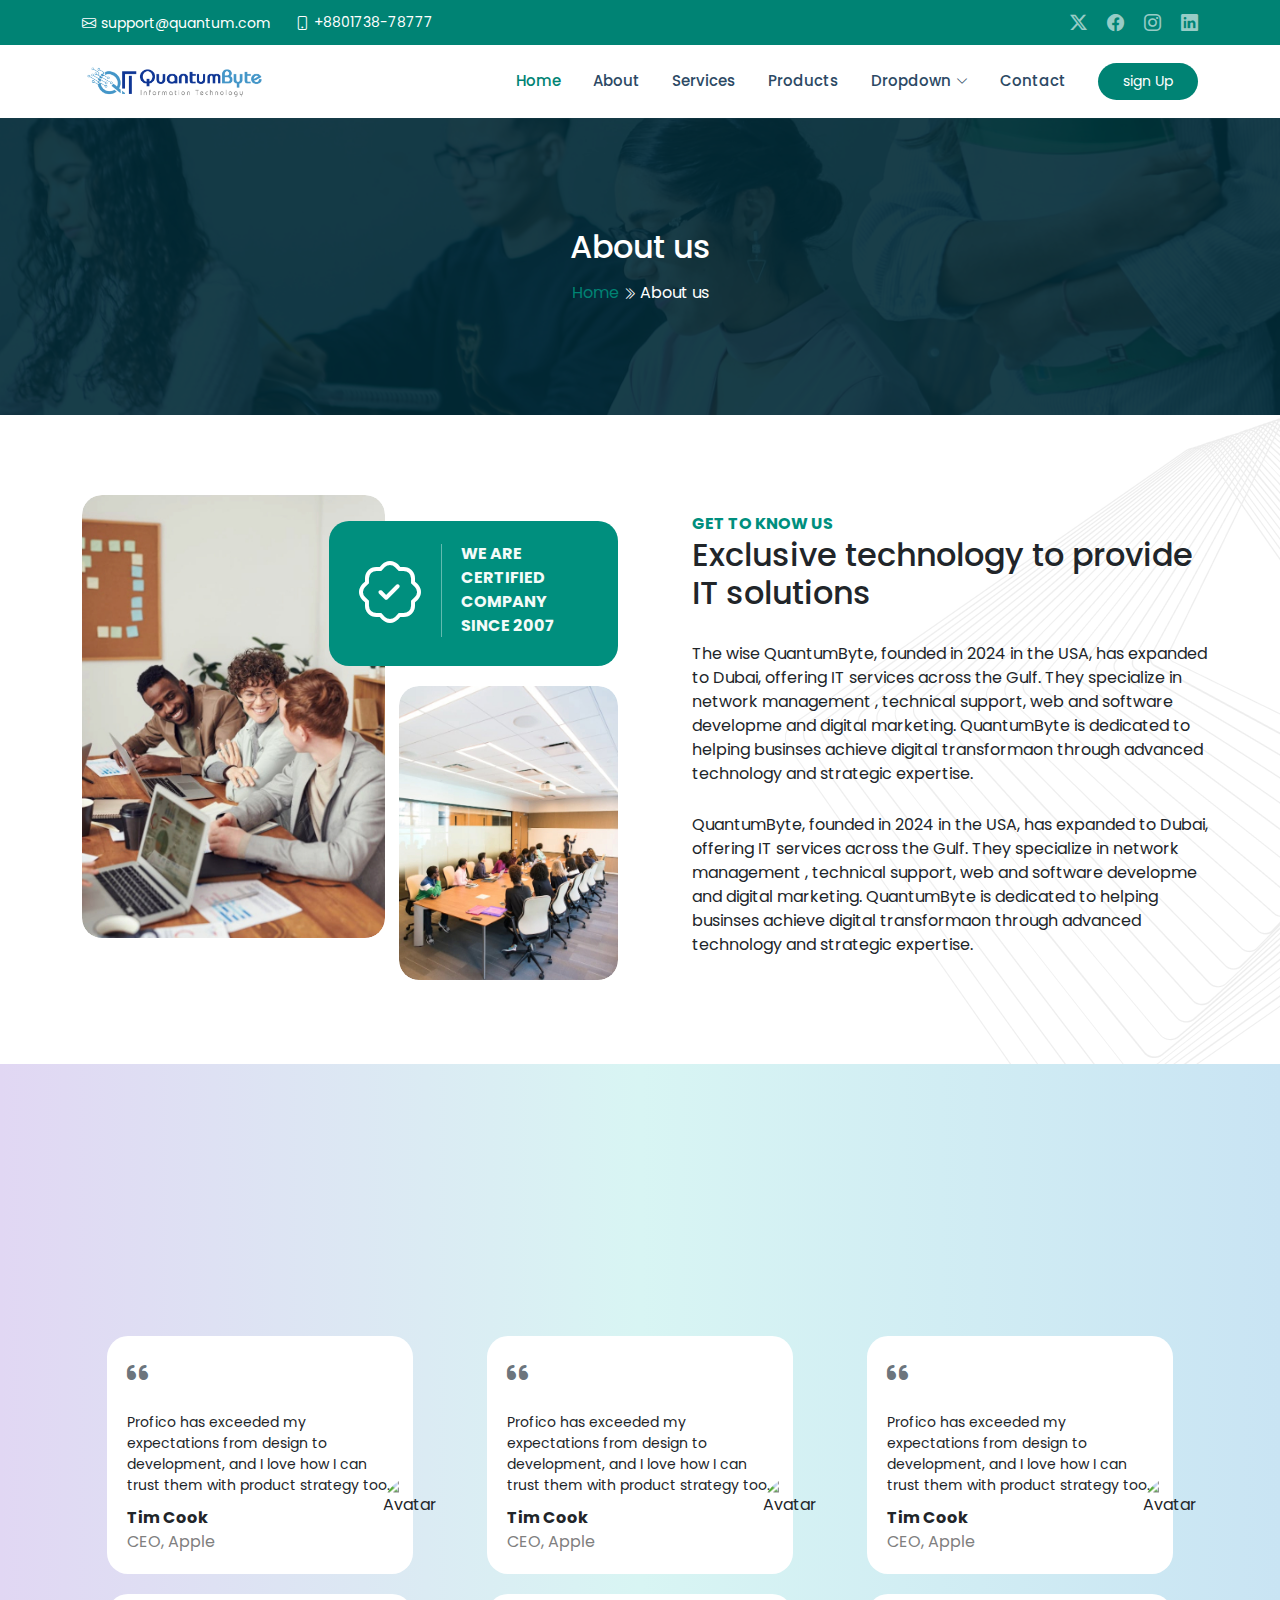
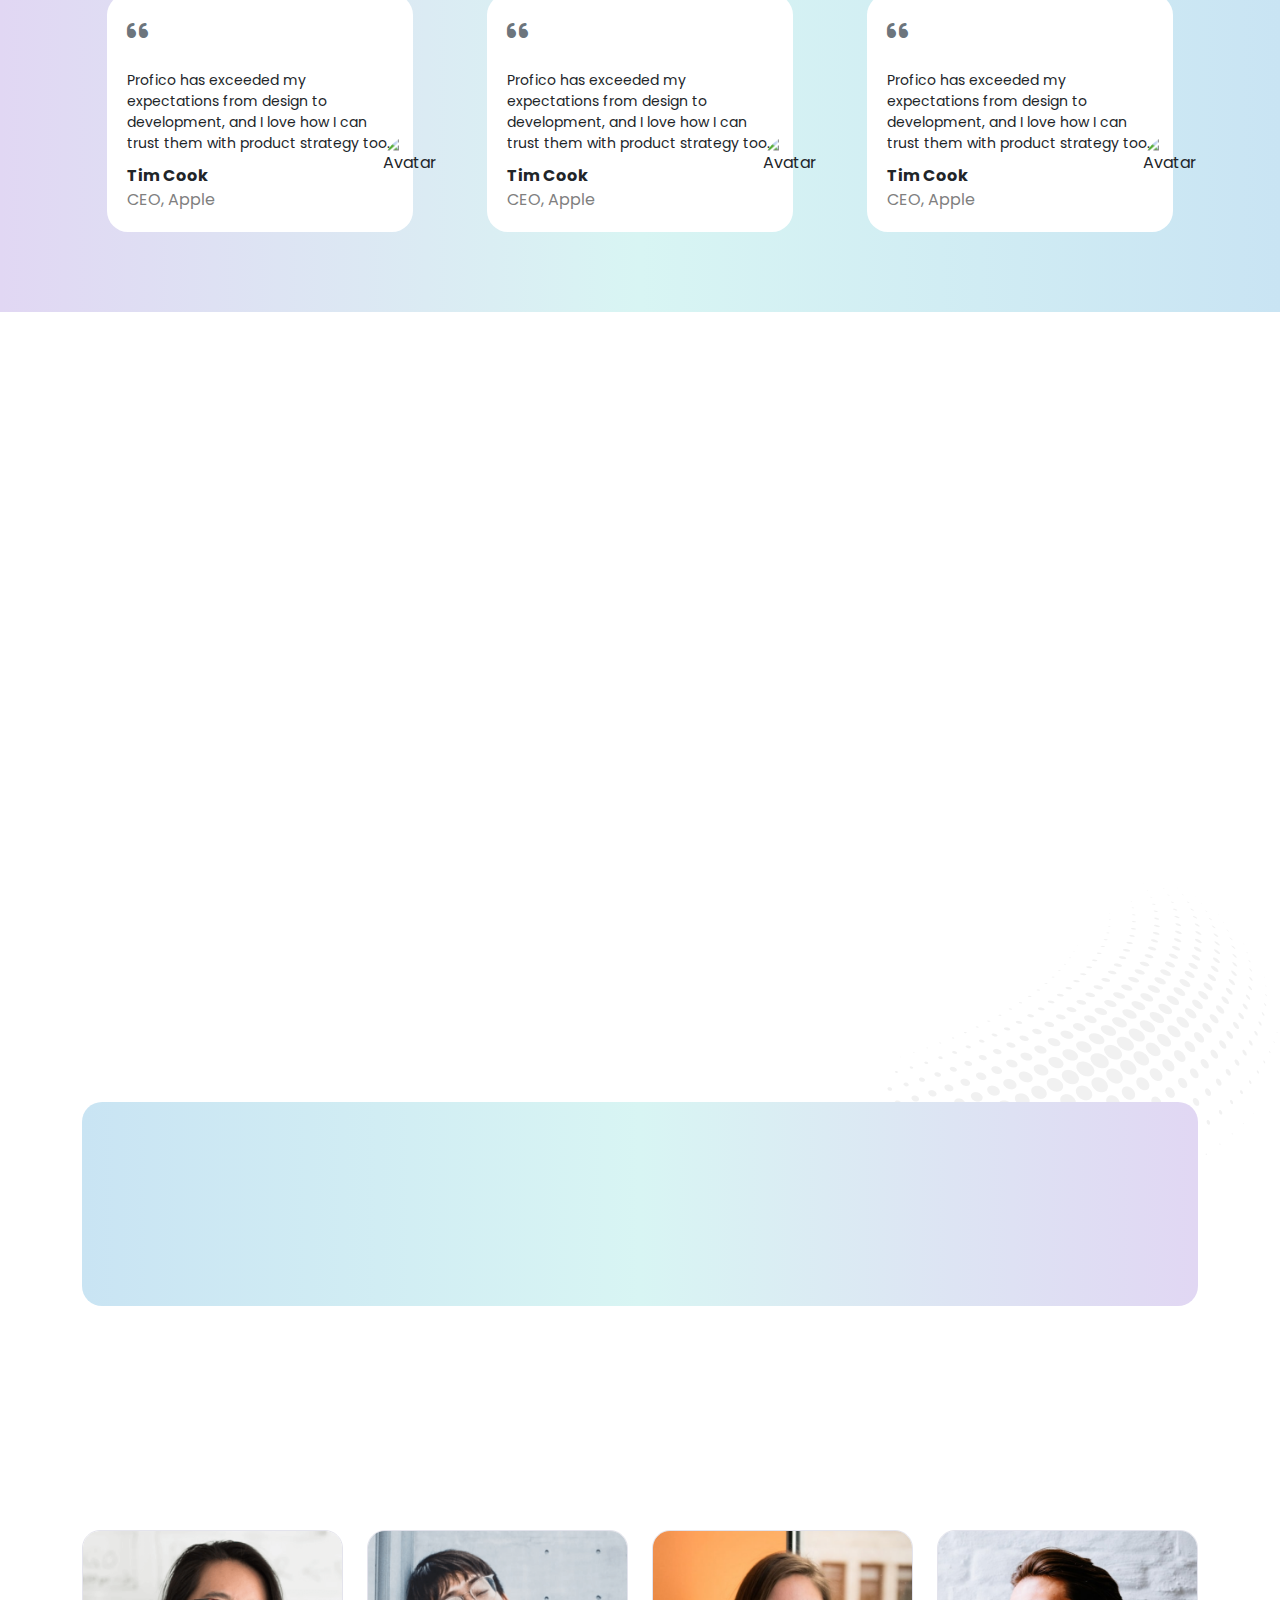
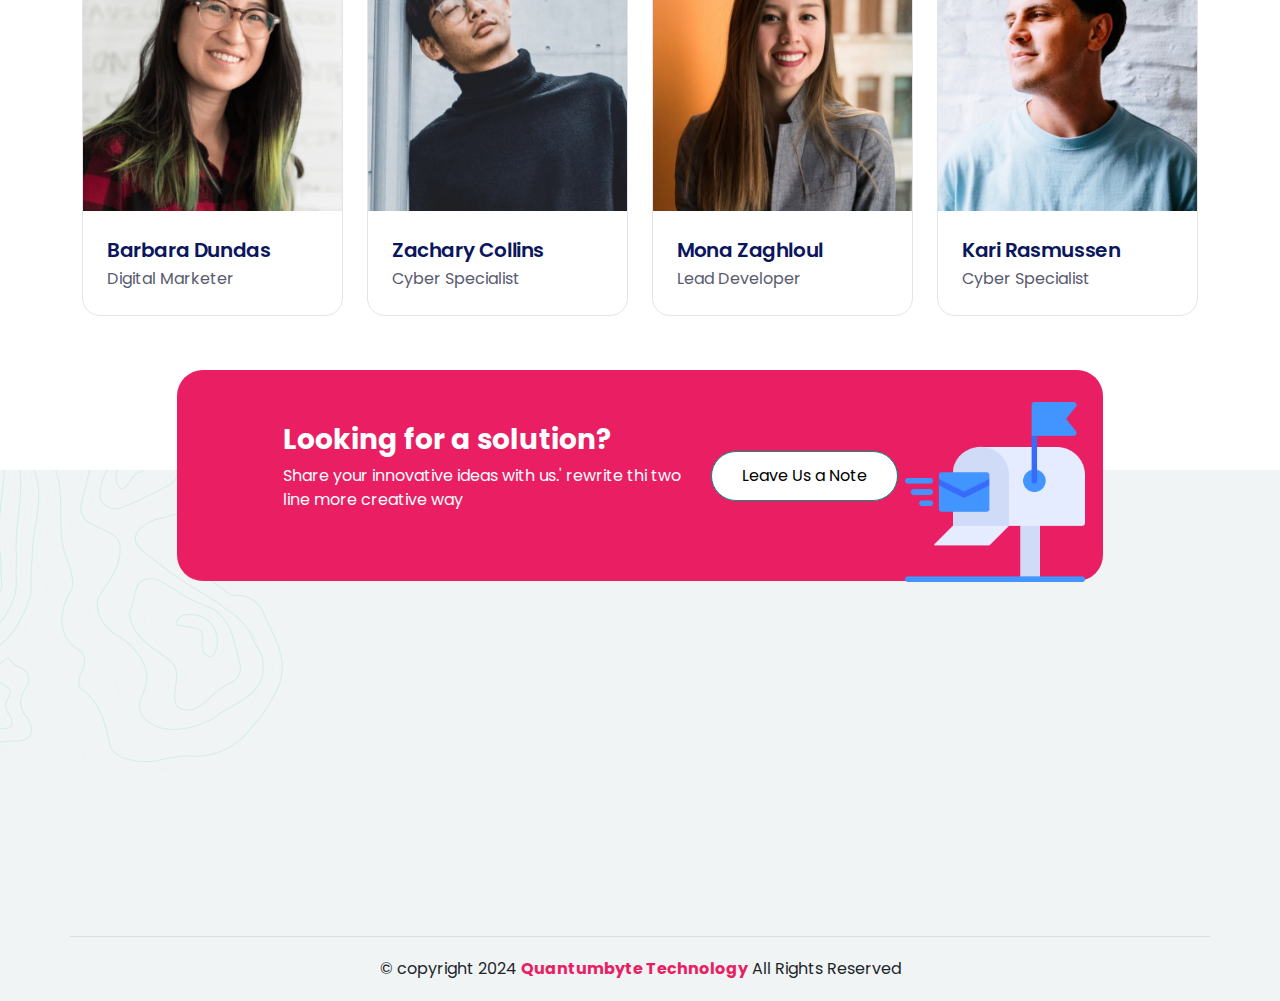
==== commit efccd6f0: "service and producat page create" ====
--- a/about-us.html
+++ b/about-us.html
@@ -42,20 +42,20 @@
             </div>
         </div><!-- End Top Bar -->
         <div class="branding d-flex align-items-center">
-
+    
             <div class="container position-relative d-flex align-items-center justify-content-between">
                 <a href="index.html" class="logo d-flex align-items-center me-auto">
                     <!-- Uncomment the line below if you also wish to use an image logo -->
                     <img src="assets/images/QuantumBytelogofinal-02.png" alt="logo">
                     <!-- <h1 class="sitename">Medilab</h1> -->
                 </a>
-
+    
                 <nav id="navmenu" class="navmenu">
                     <ul>
                         <li><a href="index.html" class="active">Home<br></a></li>
                         <li><a href="about-us.html">About</a></li>
-                        <li><a href="single-service.html">Services</a></li>
-                        <li><a href="project-details.html">Products</a></li>
+                        <li><a href="service.html">Services</a></li>
+                        <li><a href="project.html">Products</a></li>
                         <li class="dropdown"><a href="#"><span>Dropdown</span> <i
                                     class="bi bi-chevron-down toggle-dropdown"></i></a>
                             <ul>
@@ -69,11 +69,11 @@
                     </ul>
                     <i class="mobile-nav-toggle d-xl-none bi bi-list"></i>
                 </nav>
-
+    
                 <a class="cta-btn d-none d-sm-block" href="#appointment">sign Up</a>
-
-            </div>
-
+    
+            </div>
+    
         </div>
     </header>
 
--- a/assets/css/style.css
+++ b/assets/css/style.css
@@ -772,7 +772,7 @@
   transform: scaleY(-1);
 }
 .blog-section {
-  padding: 96px 0 198px 0;
+  padding: 70px 0 120px 0;
   background-image: linear-gradient(
     90deg,
     #e1d7f3 0%,
@@ -1137,6 +1137,7 @@
   font-weight: bold;
   position: relative;
   padding-bottom: 12px;
+  color: var(--accent-color);
 }
 .footer .footer-links {
   margin-bottom: 30px;
@@ -1282,7 +1283,7 @@
   font-weight: 600;
 }
 .stats-section {
-  padding: 120px 0px;
+  padding: 80px 0px;
   /* background-image: linear-gradient(90deg, #e1d7f3 0%, #d8f5f3 49.99%, #c9e4f3 100%); */
   background: #f1f9f7;
 }
@@ -1458,7 +1459,7 @@
   border-bottom: 1px solid #666;
 }
 .product {
-  padding: 120px 0px;
+  padding: 80px 0px;
   background-image: linear-gradient(
     90deg,
     #c9e4f3 0%,
@@ -1473,7 +1474,7 @@
 .client {
   /* background-image: linear-gradient(90deg, #e1d7f3 0%, #d8f5f3 49.99%, #c9e4f3 100%); */
   background: #f7f0f1;
-  padding: 100px 0 100px 0;
+  padding: 70px 0 70px 0;
 }
 
 img.client-logo {
@@ -1495,7 +1496,7 @@
 
 /* our process */
 .our-process {
-  padding: 90px 0 150px 0;
+  padding: 80px 0 100px 0;
   /* background: #f1f9f7; */
 }
 .quantum-shape2 {
@@ -1721,7 +1722,7 @@
     #d8f5f3 49.99%,
     #c9e4f3 100%
   );
-  padding: 110px 0 90px 0;
+  padding: 70px 0 70px 0;
   z-index: 0;
   position: relative;
 }
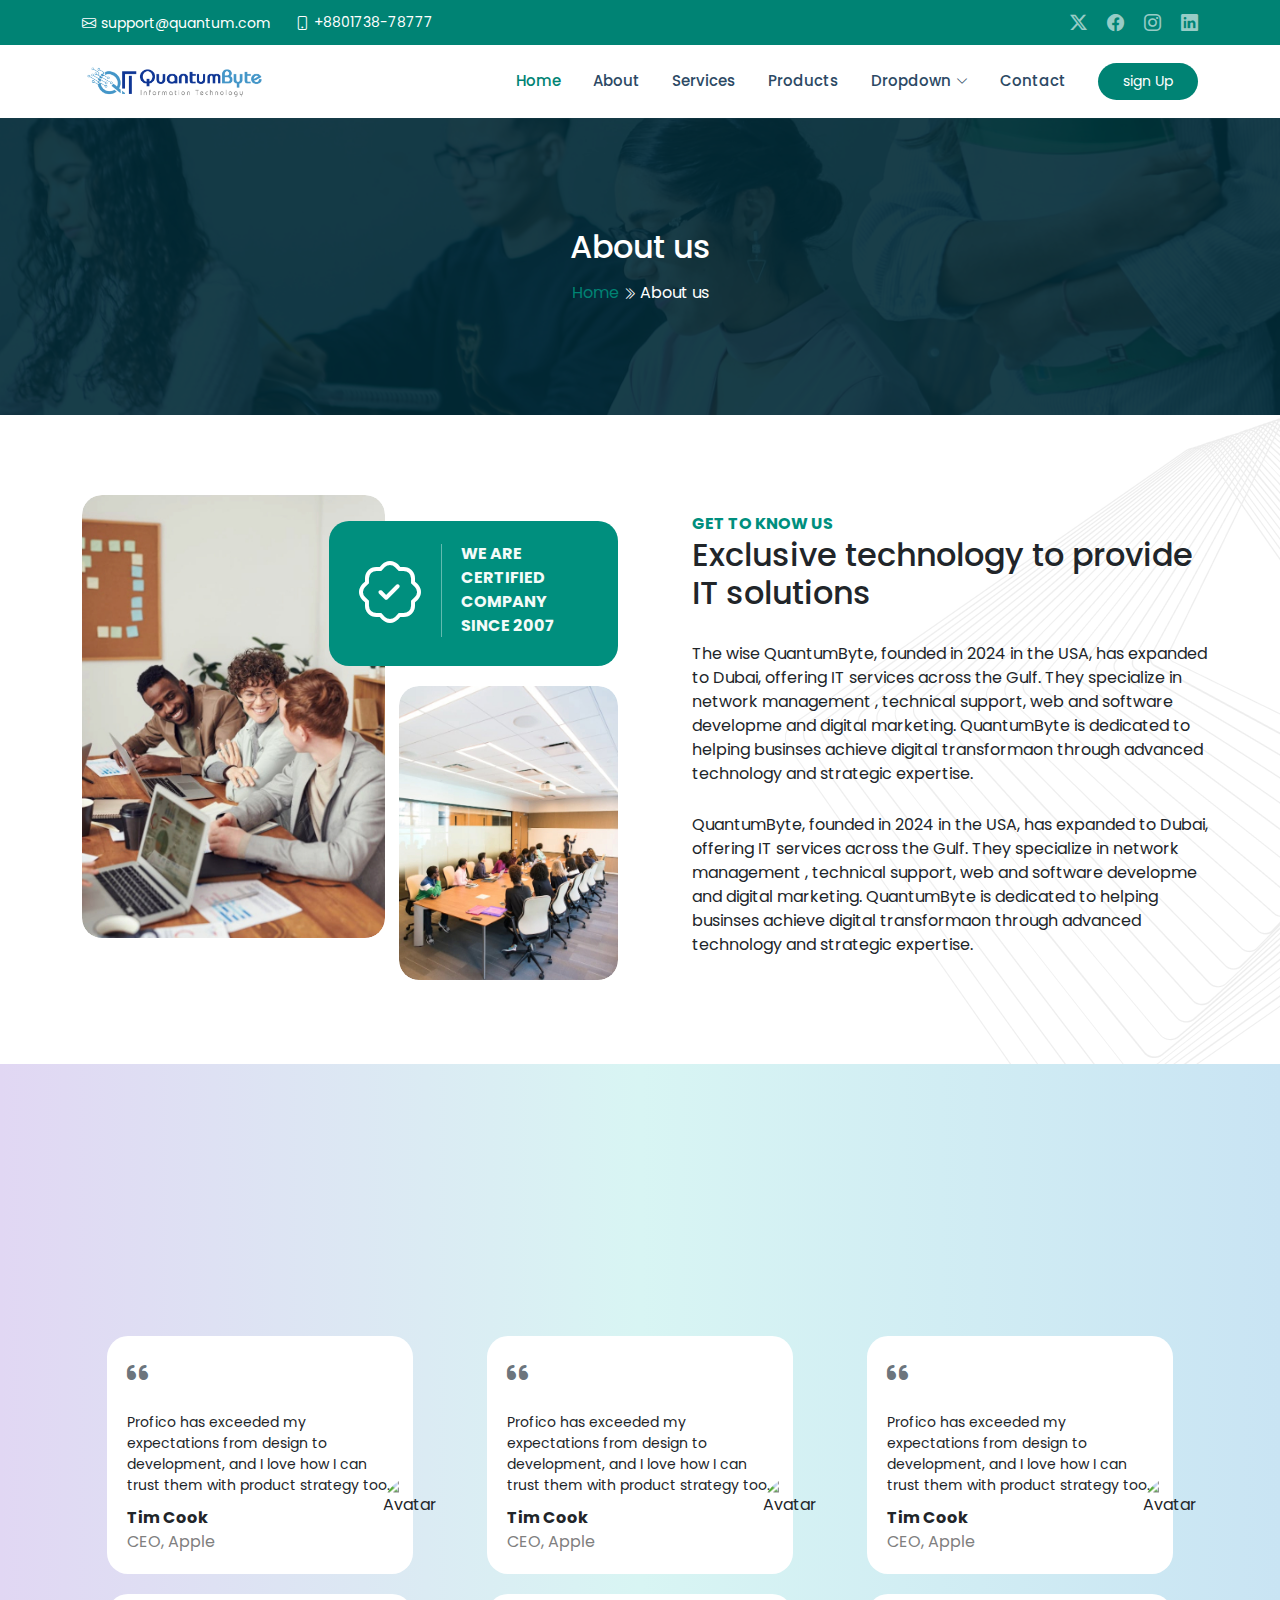
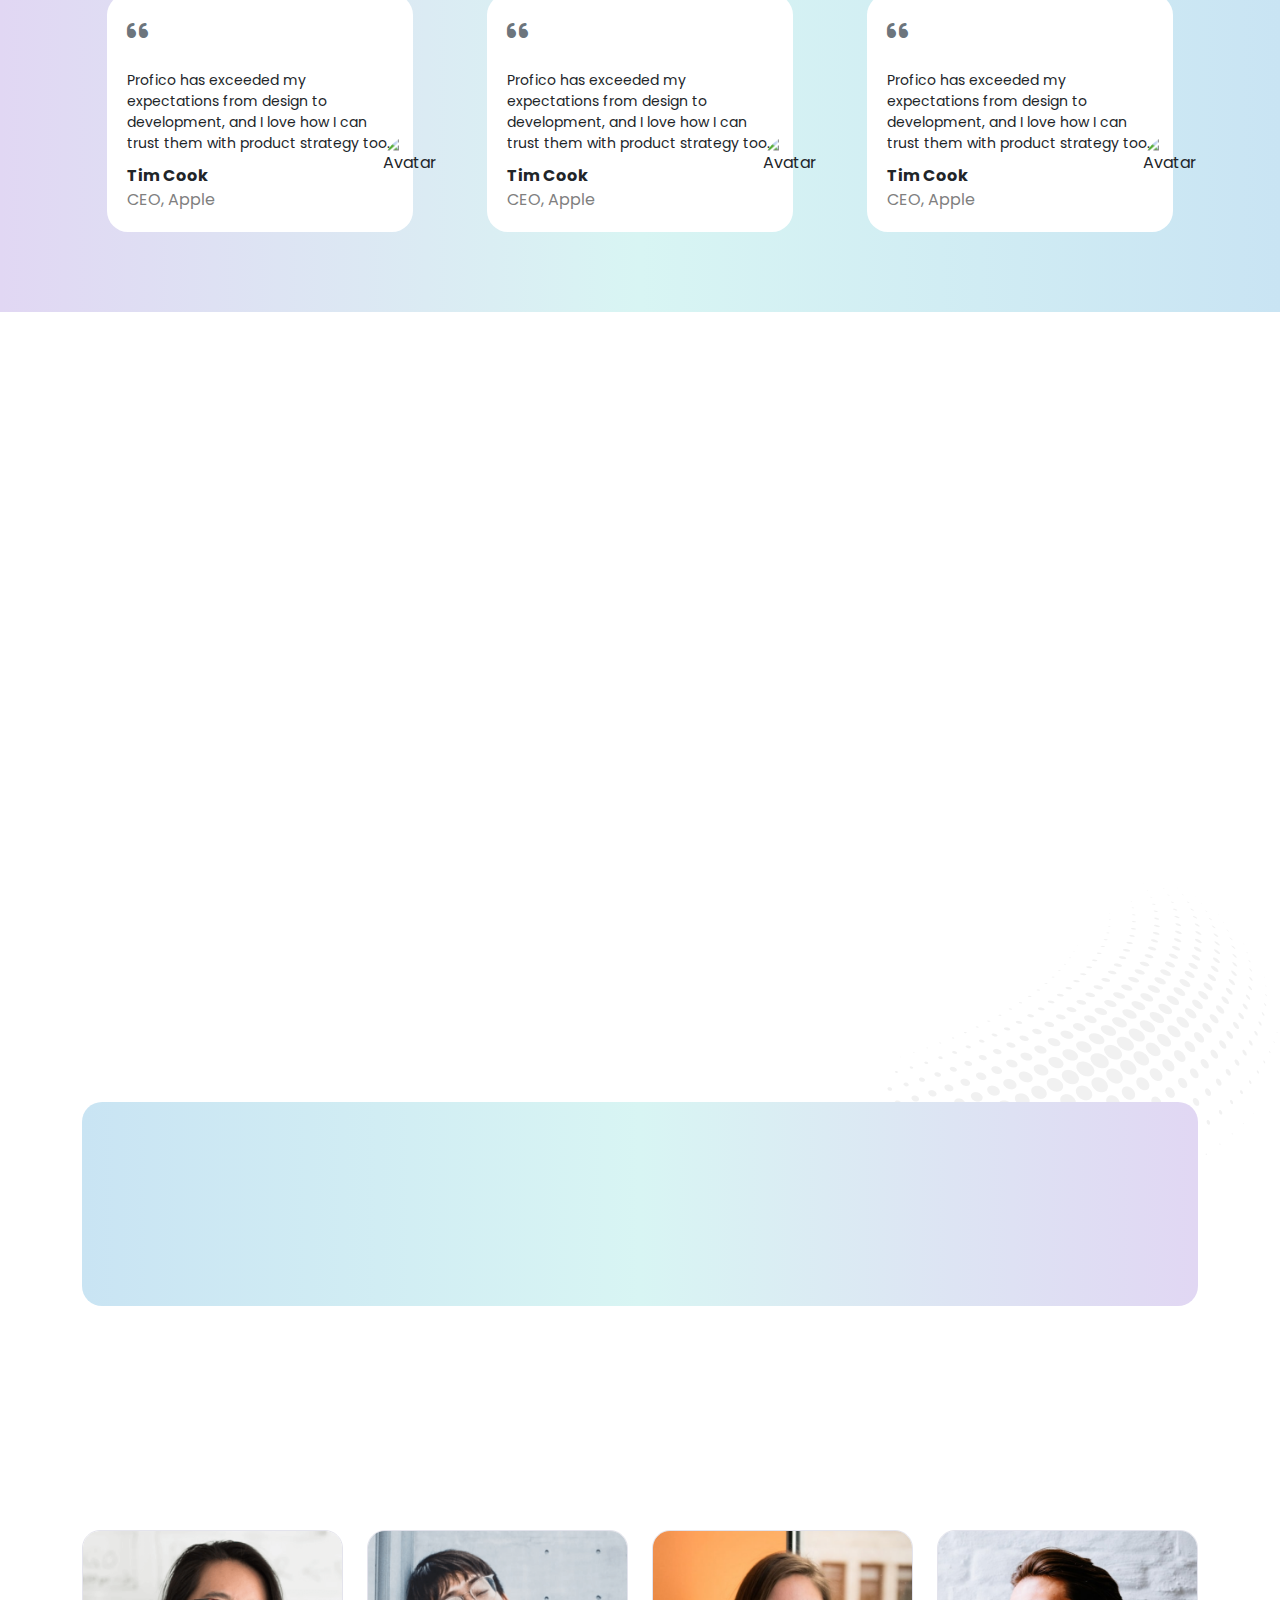
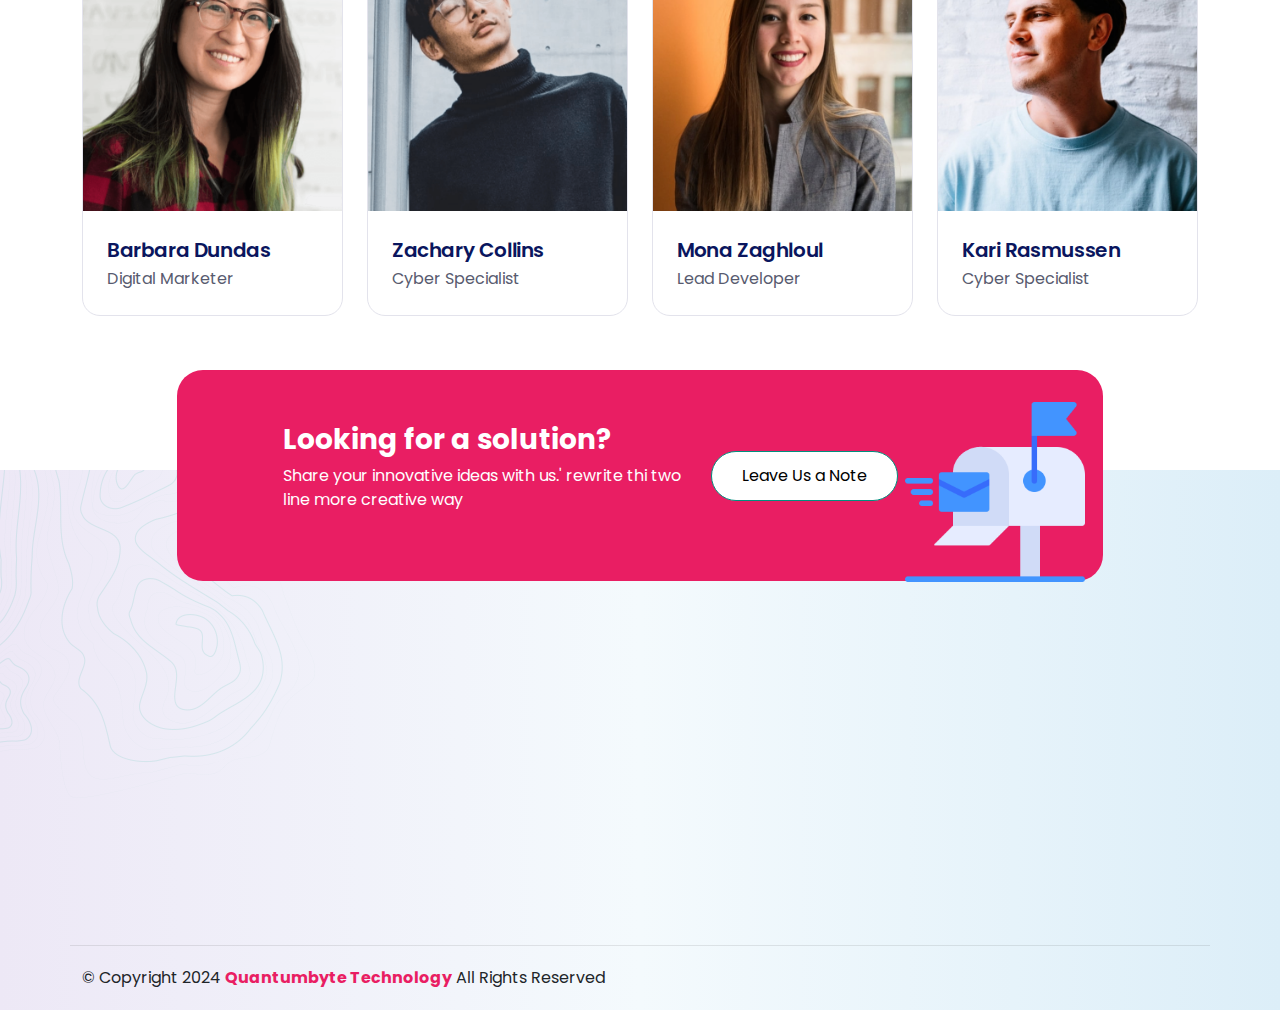
==== commit 3d93b1c6: "footer section update" ====
--- a/about-us.html
+++ b/about-us.html
@@ -42,14 +42,14 @@
             </div>
         </div><!-- End Top Bar -->
         <div class="branding d-flex align-items-center">
-    
+
             <div class="container position-relative d-flex align-items-center justify-content-between">
                 <a href="index.html" class="logo d-flex align-items-center me-auto">
                     <!-- Uncomment the line below if you also wish to use an image logo -->
                     <img src="assets/images/QuantumBytelogofinal-02.png" alt="logo">
                     <!-- <h1 class="sitename">Medilab</h1> -->
                 </a>
-    
+
                 <nav id="navmenu" class="navmenu">
                     <ul>
                         <li><a href="index.html" class="active">Home<br></a></li>
@@ -69,11 +69,11 @@
                     </ul>
                     <i class="mobile-nav-toggle d-xl-none bi bi-list"></i>
                 </nav>
-    
+
                 <a class="cta-btn d-none d-sm-block" href="#appointment">sign Up</a>
-    
-            </div>
-    
+
+            </div>
+
         </div>
     </header>
 
@@ -567,13 +567,13 @@
         <div class="background-overlay-footer"></div>
         <div class="container footer-top">
             <div class="row gy-4">
-                <div class="col-lg-5 col-md-12 footer-about wow fadeInUp" data-wow-delay="100ms">
+                <div class="col-lg-4 col-md-12 footer-about wow fadeInUp" data-wow-delay="100ms">
                     <a href="index.html" class="logo d-flex align-items-center">
                         <img src="assets/images/QuantumBytelogofinal-02.png" alt="logo">
                     </a>
                     <p>QuantumByte, founded in 2024 in the USA, has expanded to Dubai, offering IT services across the
                         Gulf. They specialize in
-                        network management , technical support, web and software developme and digital marketing.</p>
+                        network management , technical support, web and software development</p>
                     <div class="social-links d-flex mt-4">
                         <a href=""><i class="fa-brands fa-twitter"></i></a>
                         <a href=""><i class="fa-brands fa-facebook"></i></a>
@@ -583,44 +583,71 @@
                 </div>
 
                 <div class="col-lg-2 col-6 footer-links wow fadeInUp" data-wow-delay="200ms">
-                    <h4><i class="fas fa-building"></i> Useful Links</h4>
+                    <h4> Quick links</h4>
                     <ul>
-                        <li><a href="#">Home</a></li>
-                        <li><a href="#">About us</a></li>
-                        <li><a href="#">Services</a></li>
-                        <li><a href="#">Terms of service</a></li>
-                        <li><a href="#">Privacy policy</a></li>
+                        <li><a href="#"><i class="fa-solid fa-angle-right"></i> Home</a></li>
+                        <li><a href="#"><i class="fa-solid fa-angle-right"></i> About us</a></li>
+                        <li><a href="#"> <i class="fa-solid fa-angle-right"></i> Services</a></li>
+                        <li><a href="#"> <i class="fa-solid fa-angle-right"></i> Our Projects</a></li>
+                        <li><a href="#"><i class="fa-solid fa-angle-right"></i> Our Teams</a></li>
                     </ul>
                 </div>
 
                 <div class="col-lg-2 col-6 footer-links wow fadeInUp" data-wow-delay="300ms">
-                    <h4><i class="fas fa-box"></i> Our Services</h4>
+                    <h4> Our Services</h4>
                     <ul>
-                        <li><a href="#">Web Design</a></li>
-                        <li><a href="#">Web Development</a></li>
-                        <li><a href="#">Product Management</a></li>
-                        <li><a href="#">Marketing</a></li>
-                        <li><a href="#">Graphic Design</a></li>
+                        <li><a href="#"><i class="fa-solid fa-angle-right"></i> Web Design</a></li>
+                        <li><a href="#"><i class="fa-solid fa-angle-right"></i> Web Development</a></li>
+                        <li><a href="#"><i class="fa-solid fa-angle-right"></i> Product Management</a></li>
+                        <li><a href="#"><i class="fa-solid fa-angle-right"></i> Marketing</a></li>
+                        <li><a href="#"><i class="fa-solid fa-angle-right"></i> Graphic Design</a></li>
                     </ul>
                 </div>
 
-                <div class="col-lg-3 col-md-12 footer-contact text-center text-md-start wow fadeInUp"
+                <div class="col-lg-4 col-md-12 footer-contact text-center text-md-start wow fadeInUp"
                     data-wow-delay="400ms">
-                    <h4><i class="fas fa-life-ring"></i> Contact Us</h4>
-                    <p>A108 Adam Street</p>
-                    <p>New York, NY 535022</p>
-                    <p>United States</p>
-                    <p class="mt-4"><strong>Phone:</strong> <span>+8801738-78777</span></p>
-                    <p><strong>Email:</strong> <span>support@quantum.com
-                        </span></p>
+                    <h4>Contact Info</h4>
+                    <div class="contact-widget-info">
+                        <p class="contact-address"><span class="bi bi-geo-alt"></span><span class="address-fs">132, Tic
+                                St, Kingston, New
+                                York 12401.</span>
+                        </p>
+
+
+                        <p class="contact-phone"><span class="bi bi-headset"></span><span><a
+                                    href="tel:+(528)456-7592">+(528)
+                                    456-7592</a></span></p>
+
+
+                        <p class="contact-email"><span class="bi bi-envelope"></span><span><a
+                                    href="mailto:info@example.com">info@example.com</a></span></p>
+
+                    </div>
                 </div>
 
             </div>
         </div>
 
         <div class="container copyright text-center mt-4">
-            <p>© <span>copyright 2024</span> <strong class="sitename">Quantumbyte Technology</strong> <span>All Rights
-                    Reserved</span></p>
+            <div class="d-flex gap-1 flex-wrap align-items-center justify-content-md-between justify-content-center">
+                <p>© <span>Copyright 2024</span> <strong class="sitename">Quantumbyte Technology</strong> <span>All
+                        Rights
+                        Reserved</span></p>
+                <div class="d-flex align-items-center gap-4 wow fadeInDown" data-wow-delay="200ms"
+                    data-wow-duration="1500ms"
+                    style="visibility: visible; animation-duration: 1500ms; animation-delay: 200ms;">
+                    <ul id="menu-footer-menu" class="d-flex align-items-center gap-4">
+                        <li id="menu-item-110"
+                            class="menu-item menu-item-type-custom menu-item-object-custom menu-item-110"><a
+                                href="#">Terms
+                                &amp;
+                                Condition</a></li>
+                        <li id="menu-item-111"
+                            class="menu-item menu-item-type-custom menu-item-object-custom menu-item-111"><a
+                                href="#">Privacy Policy</a></li>
+                    </ul>
+                </div>
+            </div>
         </div>
     </footer>
 
--- a/assets/css/style.css
+++ b/assets/css/style.css
@@ -1034,7 +1034,13 @@
 .footer {
   /* background-image: linear-gradient(90deg, #ede8f6 0%, #f4fafd 49.99%, #dceef8 100%); */
   /* background-image: url("../images/footer.webp"); */
-  background: #f0f4f5;
+  /* background: #f0f4f5; */
+  background-image: linear-gradient(
+    90deg,
+    #ede8f6 0%,
+    #f4fafd 49.99%,
+    #dceef8 100%
+  );
   color: #212529;
   padding: 185px 0 0 0;
   position: relative;
@@ -1081,6 +1087,7 @@
   color: #212529;
 }
 .background-overlay-footer {
+  /* background-image: url('../images/footer.webp'); */
   background-image: url('../images/footer.webp');
   background-repeat: no-repeat;
   opacity: 1;
@@ -1133,11 +1140,26 @@
   border-color: var(--accent-color);
 }
 .footer h4 {
-  font-size: 18px;
-  font-weight: bold;
-  position: relative;
-  padding-bottom: 12px;
+  font-size: 22px;
+  line-height: 30px;
+  font-weight: 600;
+  position: relative;
+  margin-bottom: 20px;
+  display: inline-block;
+  padding-left: 21px;
   color: var(--accent-color);
+  letter-spacing: -0.5px;
+}
+.footer h4::before {
+  background-color: var(--accent-color);
+  content: '';
+  position: absolute;
+  width: 8px;
+  height: 8px;
+  border-radius: 0;
+  top: 50%;
+  transform: translateY(-50%);
+  left: 2px;
 }
 .footer .footer-links {
   margin-bottom: 30px;
@@ -1183,10 +1205,31 @@
 .footer .copyright p {
   margin-bottom: 0;
 }
-
+.footer .contact-widget-info p {
+  padding-bottom: 17px;
+  margin-bottom: 17px;
+  border-bottom: 1px solid #68686824;
+}
+.contact-widget-info p .bi {
+  margin-right: 7px;
+  color: var(--accent-color);
+}
+.contact-widget-info p .address-fs {
+  font-weight: 500;
+}
+.footer .contact-widget-info p.contact-email,
+.footer .contact-widget-info p.contact-phone {
+  font-size: 18px;
+  font-weight: 500;
+}
 .footer .credits {
   margin-top: 6px;
   font-size: 13px;
+}
+#menu-footer-menu {
+  margin: 0;
+  padding: 0;
+  list-style: none;
 }
 .sitename {
   color: #e91e63;
@@ -3732,6 +3775,103 @@
 .php-email-form button[type='submit']:hover {
   background: color-mix(in srgb, var(--accent-color), transparent 25%);
 }
+
+/* our brace */
+.branch-contact {
+  border-bottom: 1px solid #e6e8eb;
+  padding-bottom: 50px;
+  margin-bottom: 30px;
+}
+.klb-address-detail.style-1 {
+  display: flex;
+  flex-wrap: wrap;
+}
+.klb-address-detail.style-1 .address-detail {
+  -webkit-box-flex: 1;
+  -ms-flex: 1 0 0%;
+  flex: 1 0 0%;
+}
+.klb-address-detail.style-1 .address-country {
+  font-size: 15px;
+  font-weight: 600;
+  margin-bottom: 0;
+}
+.klb-address-detail.style-1 .address-title {
+  font-size: 20px;
+  margin-bottom: 0.3125rem;
+}
+.klb-address-detail.style-1 .address {
+  font-size: 0.875rem;
+}
+.klb-address-detail.style-1 .phone {
+  font-size: 1rem;
+  font-weight: 500;
+  margin-bottom: 0;
+}
+.klb-address-detail.style-1 .phone a {
+  color: currentColor;
+}
+.klb-address-detail.style-1 .email {
+  position: relative;
+  display: -webkit-inline-box;
+  display: -ms-inline-flexbox;
+  display: inline-flex;
+  -webkit-box-align: center;
+  -ms-flex-align: center;
+  align-items: center;
+  font-size: 0.875rem;
+  color: #228be6;
+  padding-bottom: 0.0625rem;
+}
+.klb-address-detail.style-1 .email::before {
+  content: '';
+  position: absolute;
+  width: 100%;
+  height: 0.0625rem;
+  bottom: 0;
+  background-color: currentColor;
+  -webkit-transition: all 0.15s cubic-bezier(0.25, 0.1, 0.25, 1);
+  transition: all 0.15s cubic-bezier(0.25, 0.1, 0.25, 1);
+}
+.klb-address-detail.style-1 .email:hover::before {
+  opacity: 0;
+}
+.klb-address-detail .address-icon {
+  margin-right: 0.625rem;
+}
+
+@media screen and (min-width: 992px) {
+  .klb-address-detail .address-icon {
+    margin-right: 1.25rem;
+  }
+}
+.klb-address-detail .address-icon.con-number {
+  display: -webkit-inline-box;
+  display: -ms-inline-flexbox;
+  display: inline-flex;
+  -webkit-box-align: center;
+  -ms-flex-align: center;
+  align-items: center;
+  -webkit-box-pack: center;
+  -ms-flex-pack: center;
+  justify-content: center;
+  line-height: 1;
+  -webkit-box-flex: 0;
+  -ms-flex: 0 0 auto;
+  flex: 0 0 auto;
+  width: 1.875rem;
+  height: 1.875rem;
+  font-size: 0.9375rem;
+  font-weight: 700;
+  border-radius: 50%;
+  border: 2px solid #dfe2e6;
+}
+@media screen and (min-width: 992px) {
+  .klb-address-detail .address-icon.con-number {
+    width: 2.125rem;
+    height: 2.125rem;
+  }
+}
 /*--------------------------------------------------------------
 # About One
 --------------------------------------------------------------*/
@@ -4333,3 +4473,15 @@
 .optech-social-icon-box ul li a i {
   font-size: 20px;
 }
+/*--------------------------------------------------------------
+# All services css
+--------------------------------------------------------------*/
+.all-services {
+  padding: 80px 0 120px;
+}
+/*--------------------------------------------------------------
+# All products css
+--------------------------------------------------------------*/
+.all-products {
+  padding: 80px 0 130px;
+}
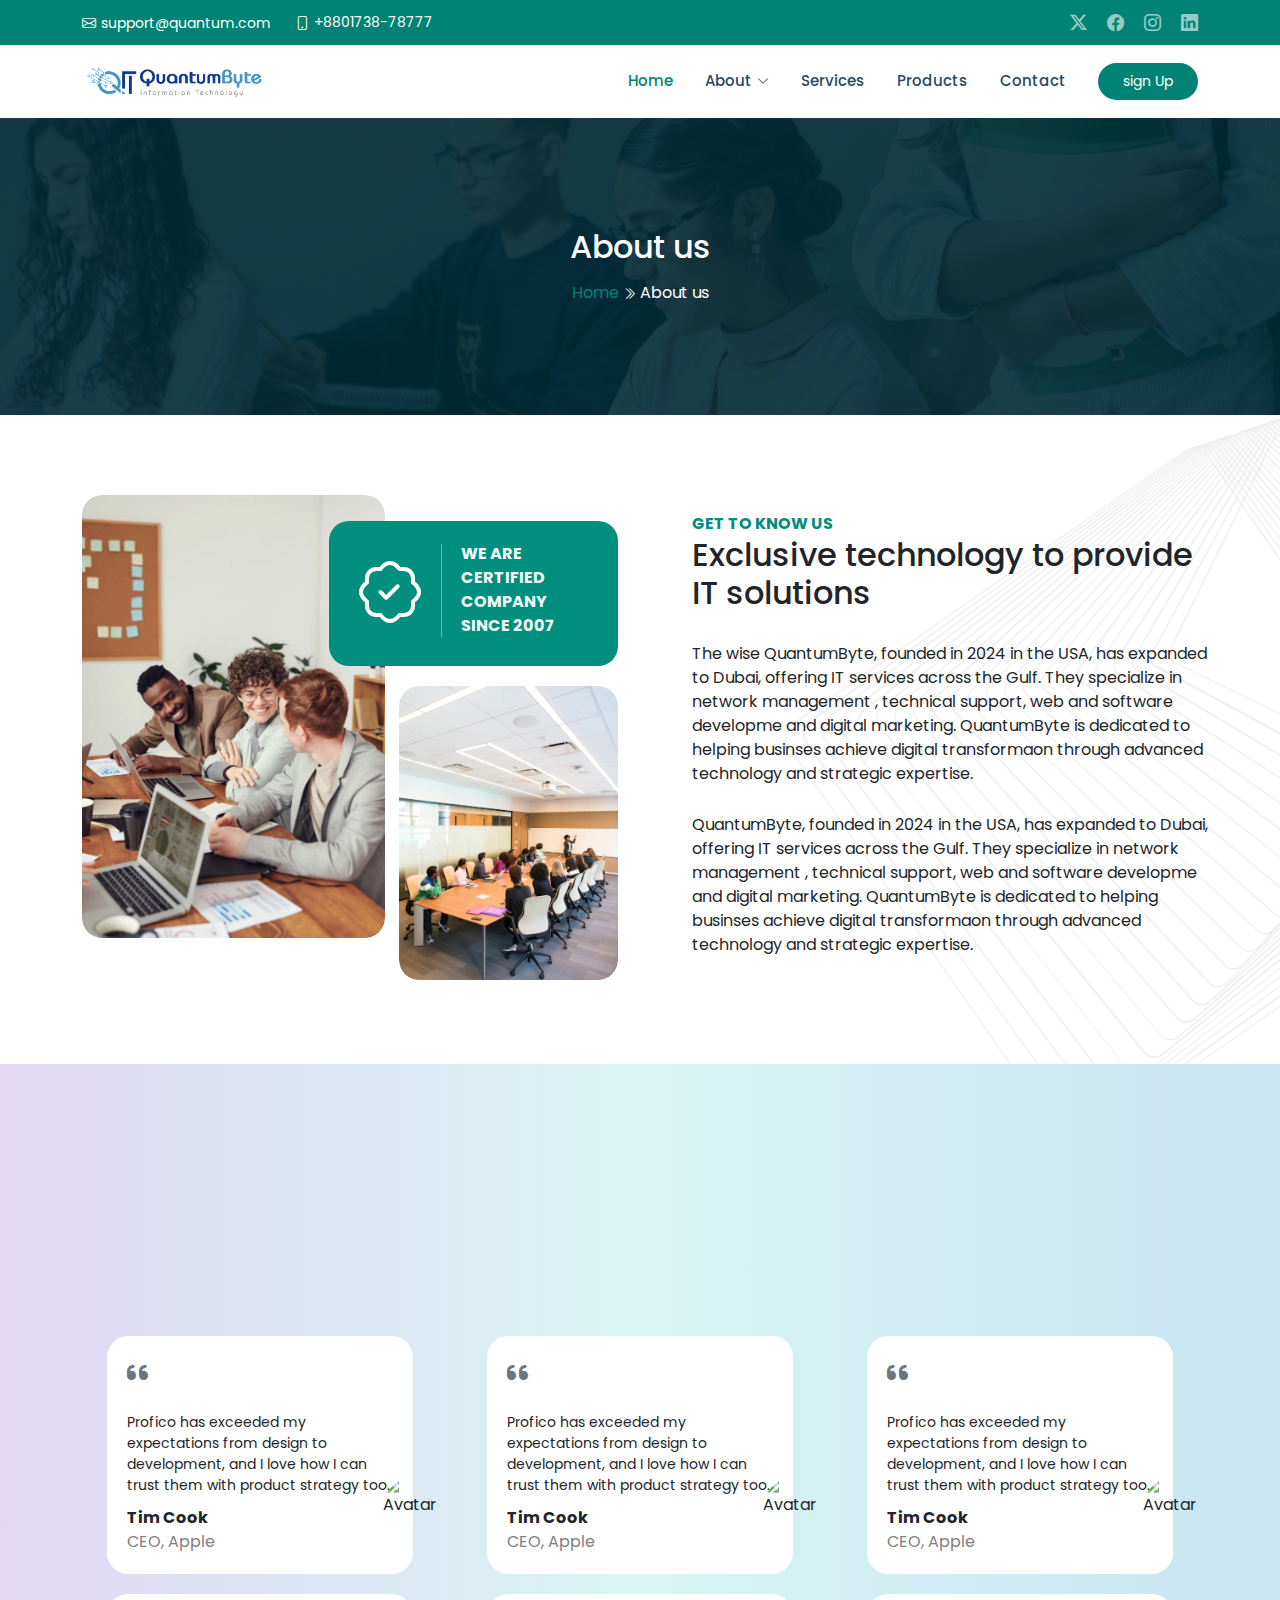
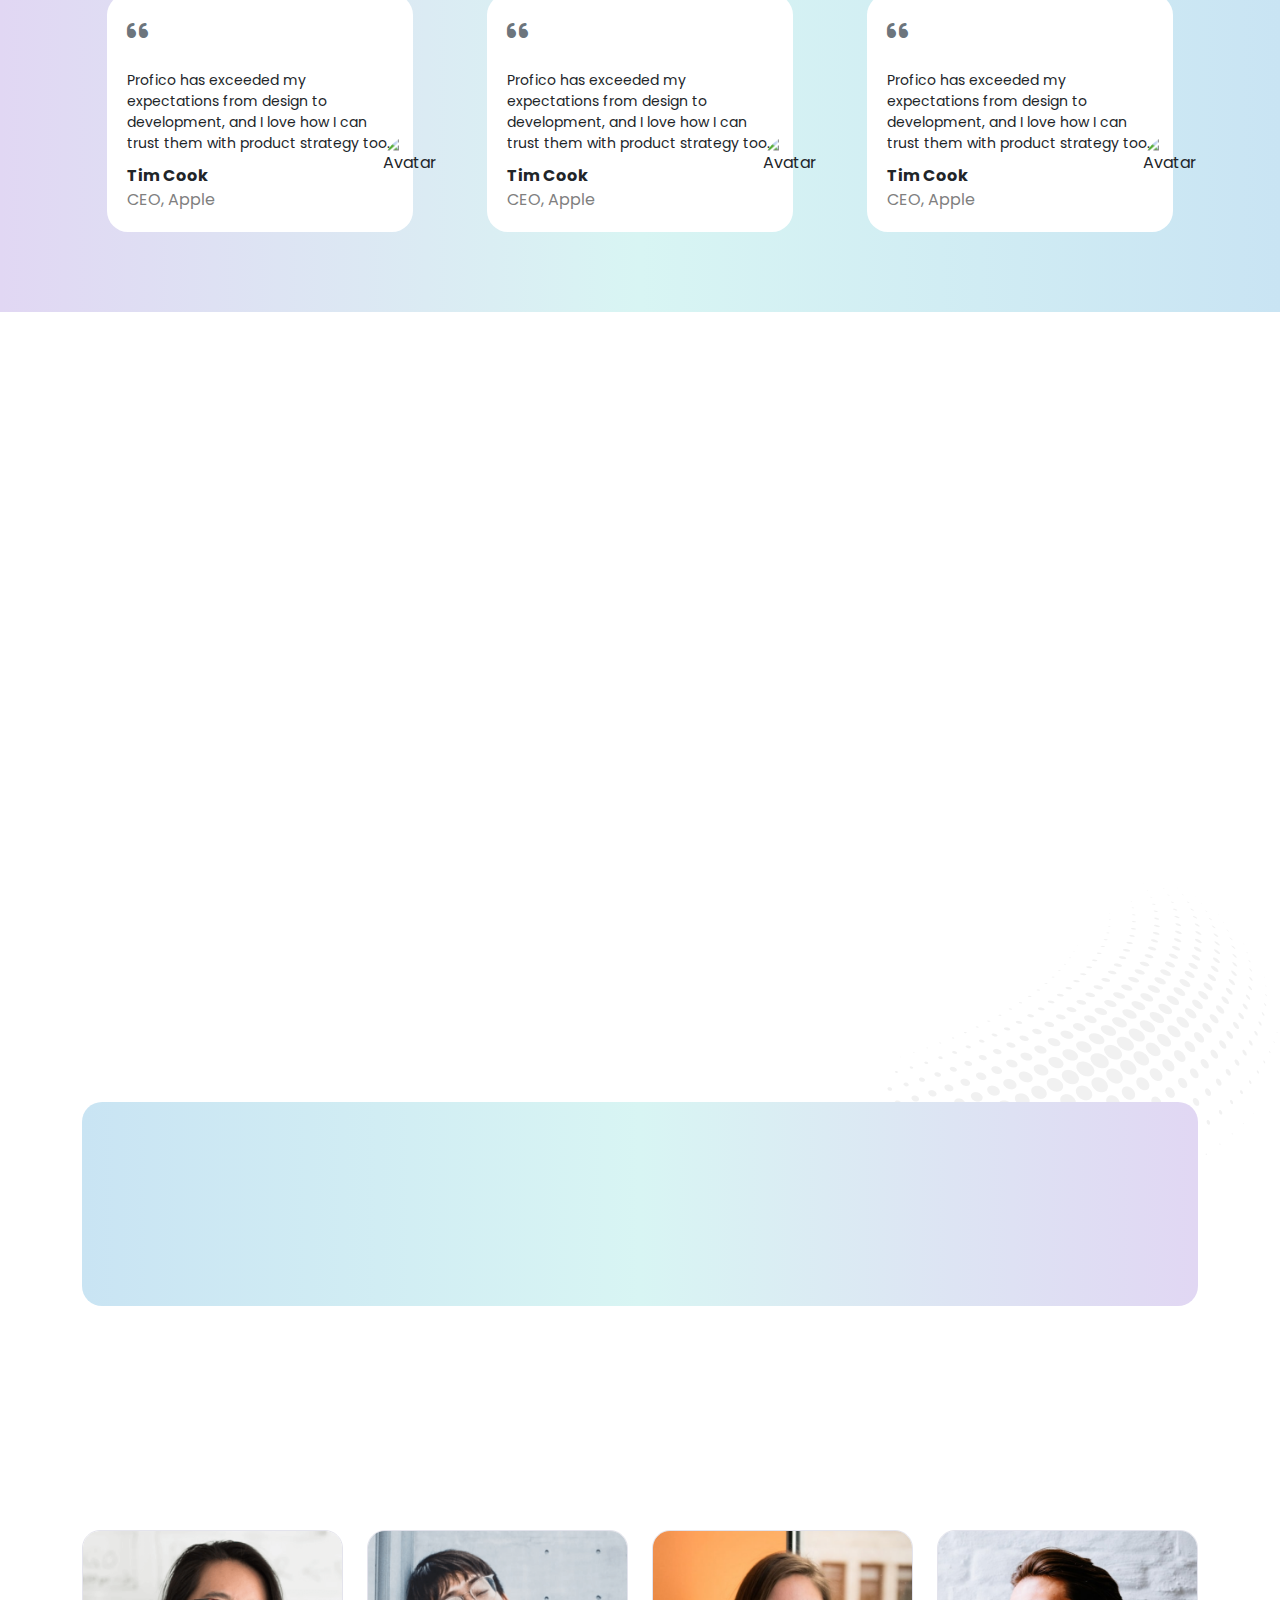
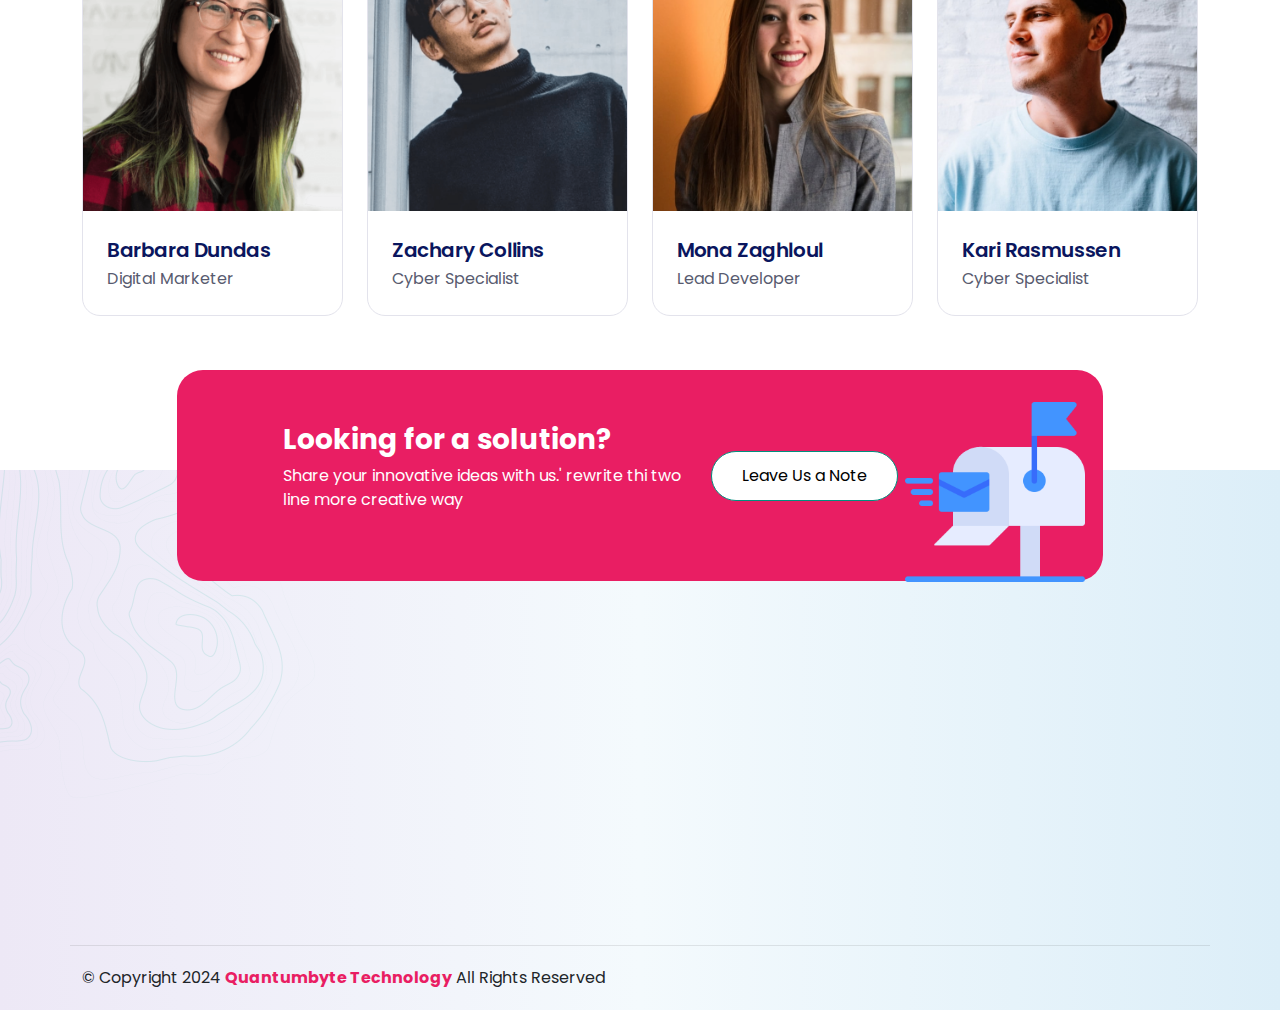
==== commit bd6dae51: "team page create" ====
--- a/about-us.html
+++ b/about-us.html
@@ -42,38 +42,37 @@
             </div>
         </div><!-- End Top Bar -->
         <div class="branding d-flex align-items-center">
-
+    
             <div class="container position-relative d-flex align-items-center justify-content-between">
                 <a href="index.html" class="logo d-flex align-items-center me-auto">
                     <!-- Uncomment the line below if you also wish to use an image logo -->
                     <img src="assets/images/QuantumBytelogofinal-02.png" alt="logo">
                     <!-- <h1 class="sitename">Medilab</h1> -->
                 </a>
-
+    
                 <nav id="navmenu" class="navmenu">
                     <ul>
                         <li><a href="index.html" class="active">Home<br></a></li>
-                        <li><a href="about-us.html">About</a></li>
+                        <li class="dropdown"><a href="about-us.html"><span>About</span> <i
+                                    class="bi bi-chevron-down toggle-dropdown"></i></a>
+                            <ul>
+                                <li><a href="about-us.html">About Us</a></li>
+                                <li><a href="team.html">Team</a></li>
+    
+                            </ul>
+                        </li>
                         <li><a href="service.html">Services</a></li>
                         <li><a href="project.html">Products</a></li>
-                        <li class="dropdown"><a href="#"><span>Dropdown</span> <i
-                                    class="bi bi-chevron-down toggle-dropdown"></i></a>
-                            <ul>
-                                <li><a href="#">Dropdown 1</a></li>
-                                <li><a href="#">Dropdown 2</a></li>
-                                <li><a href="#">Dropdown 3</a></li>
-                                <li><a href="#">Dropdown 4</a></li>
-                            </ul>
-                        </li>
+    
                         <li><a href="contact-us.html">Contact</a></li>
                     </ul>
                     <i class="mobile-nav-toggle d-xl-none bi bi-list"></i>
                 </nav>
-
+    
                 <a class="cta-btn d-none d-sm-block" href="#appointment">sign Up</a>
-
-            </div>
-
+    
+            </div>
+    
         </div>
     </header>
 
--- a/assets/css/style.css
+++ b/assets/css/style.css
@@ -1905,6 +1905,9 @@
 # Blog One
 --------------------------------------------------------------*/
 .blog-page {
+  padding: 80px 0 120px;
+}
+.team-page {
   padding: 80px 0 120px;
 }
 .blog-one {
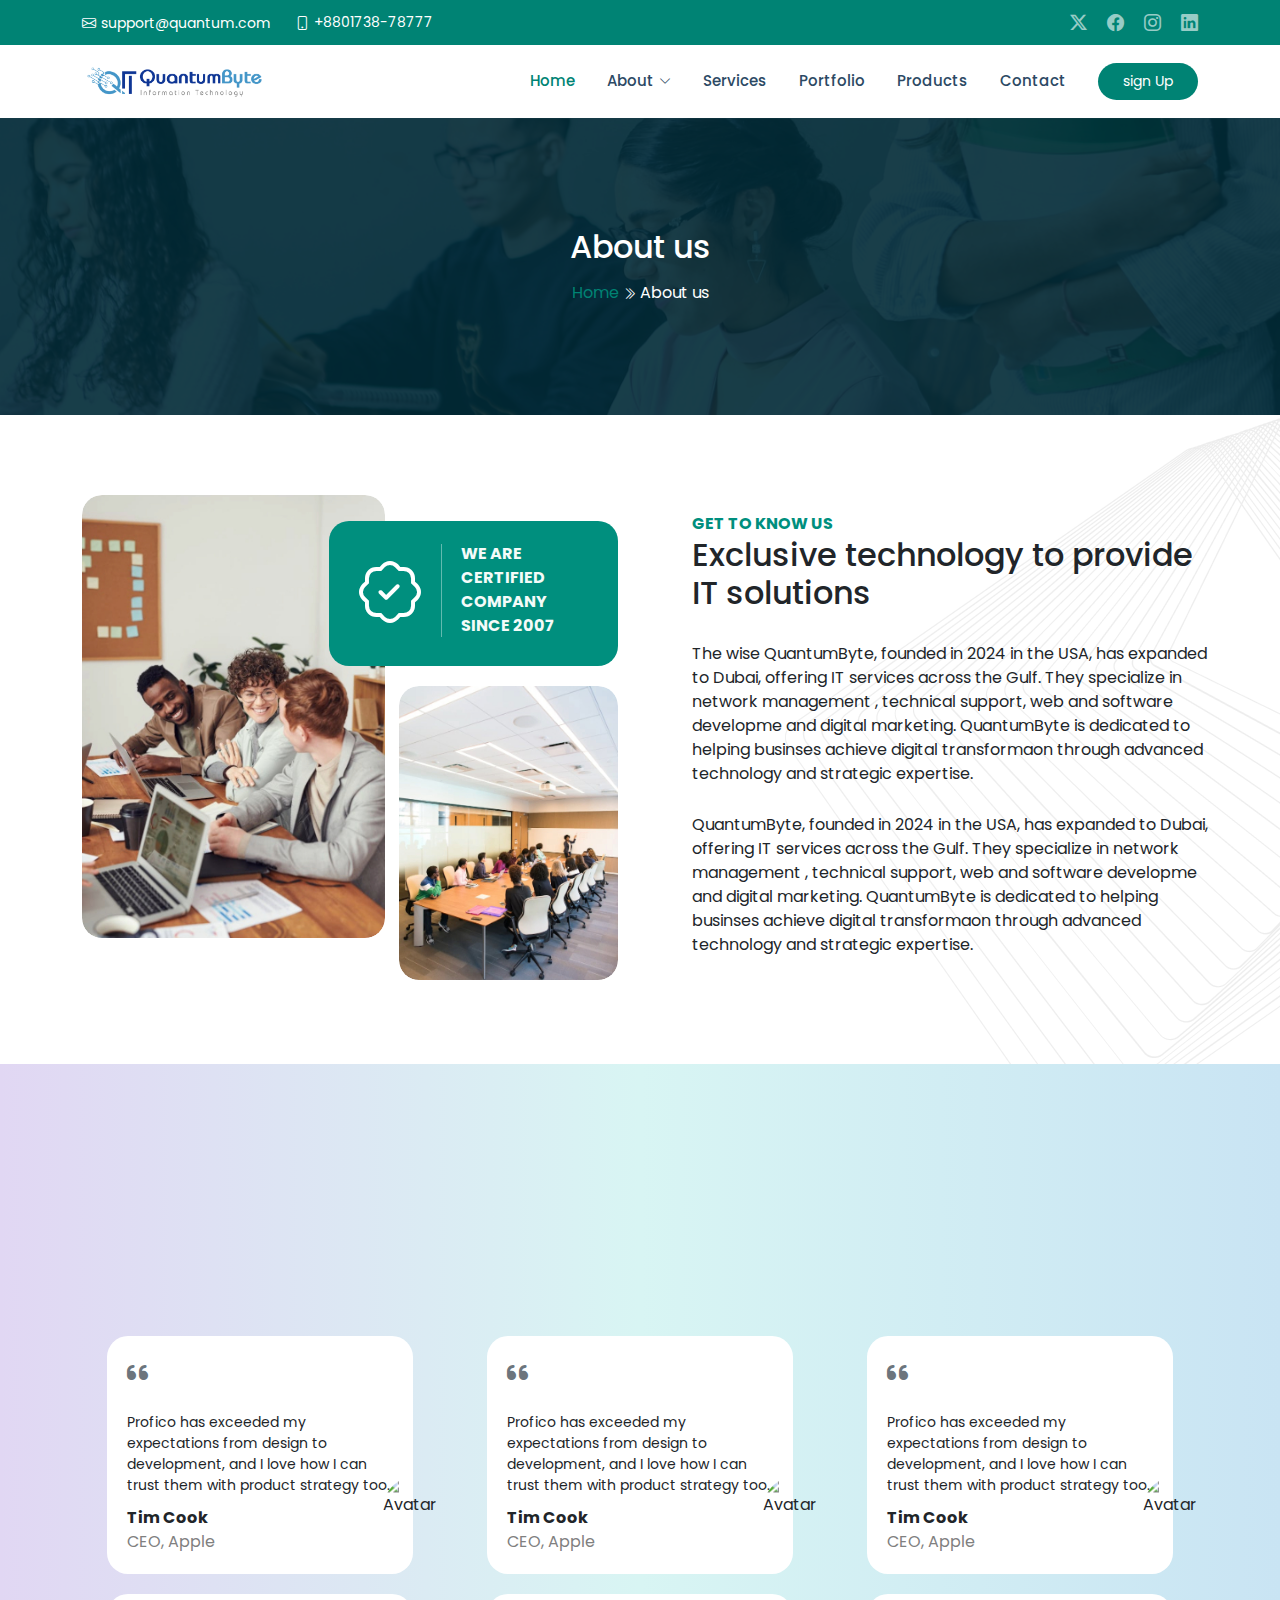
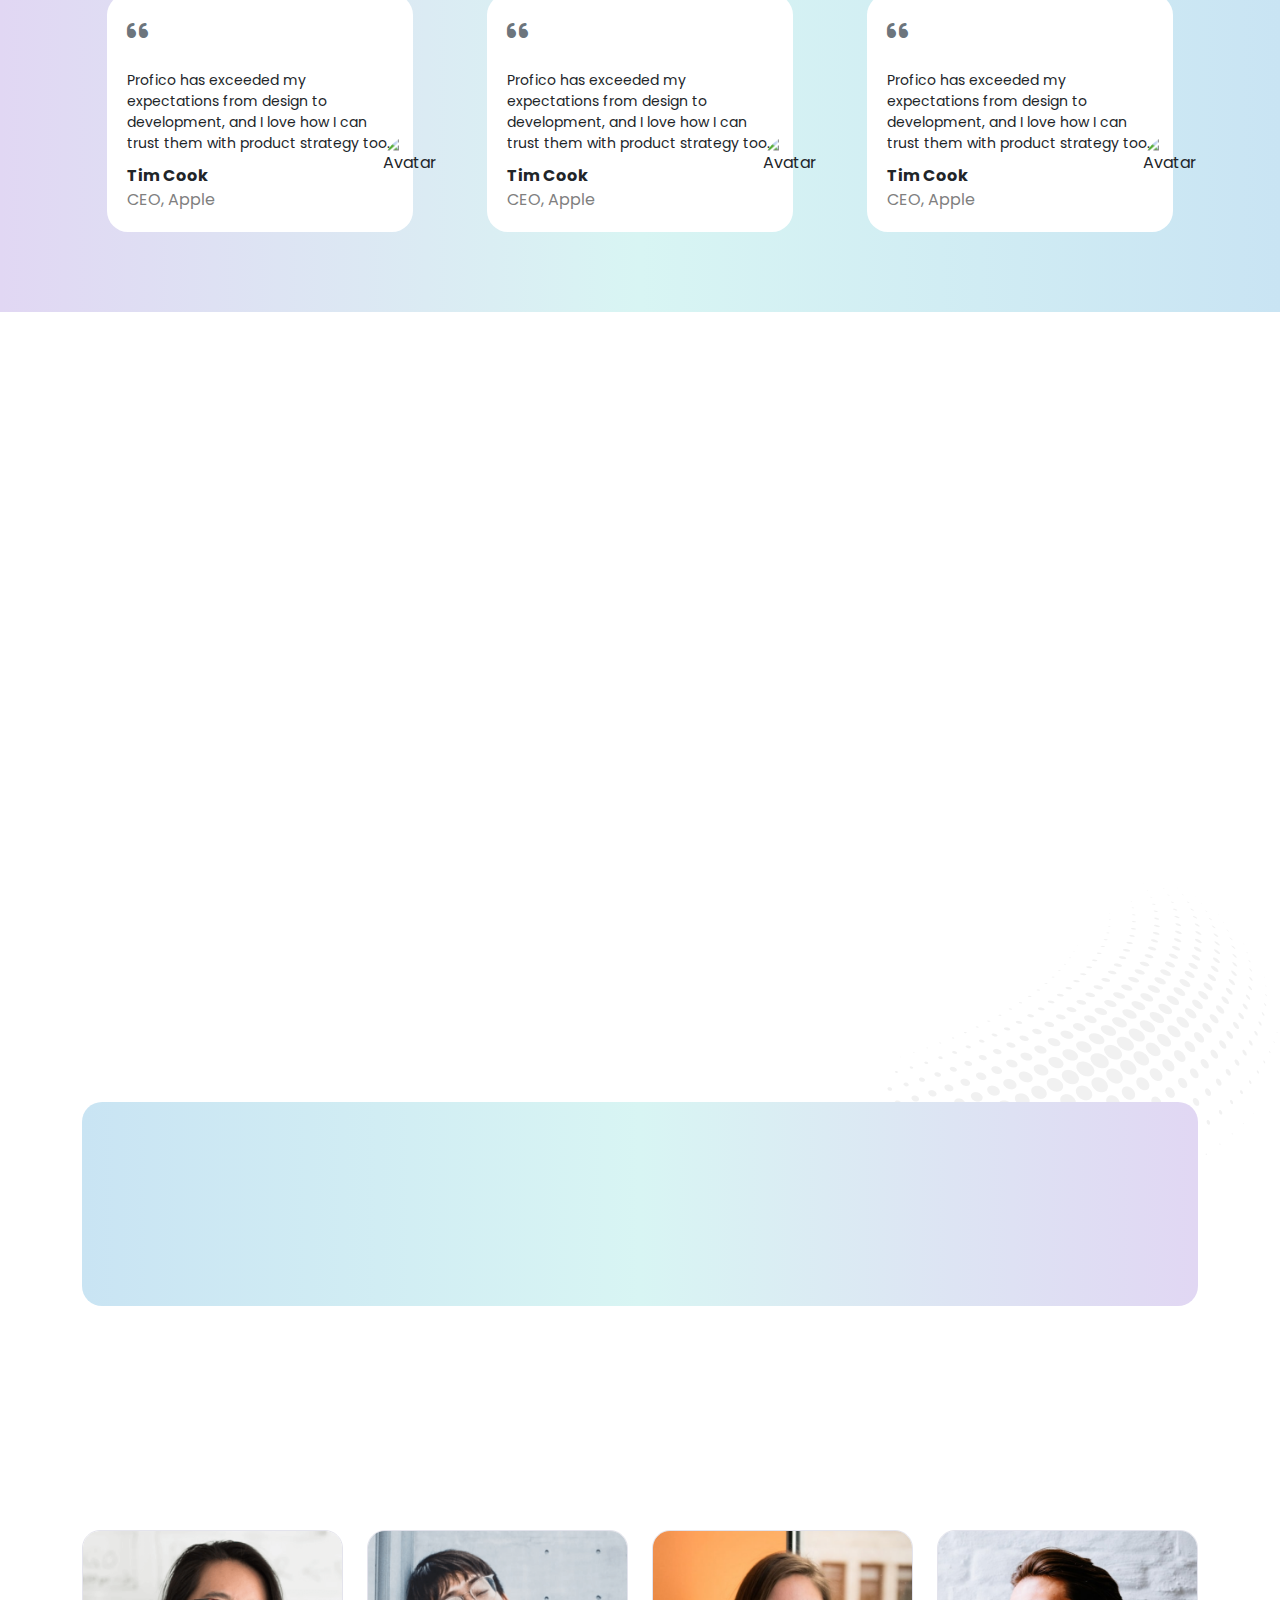
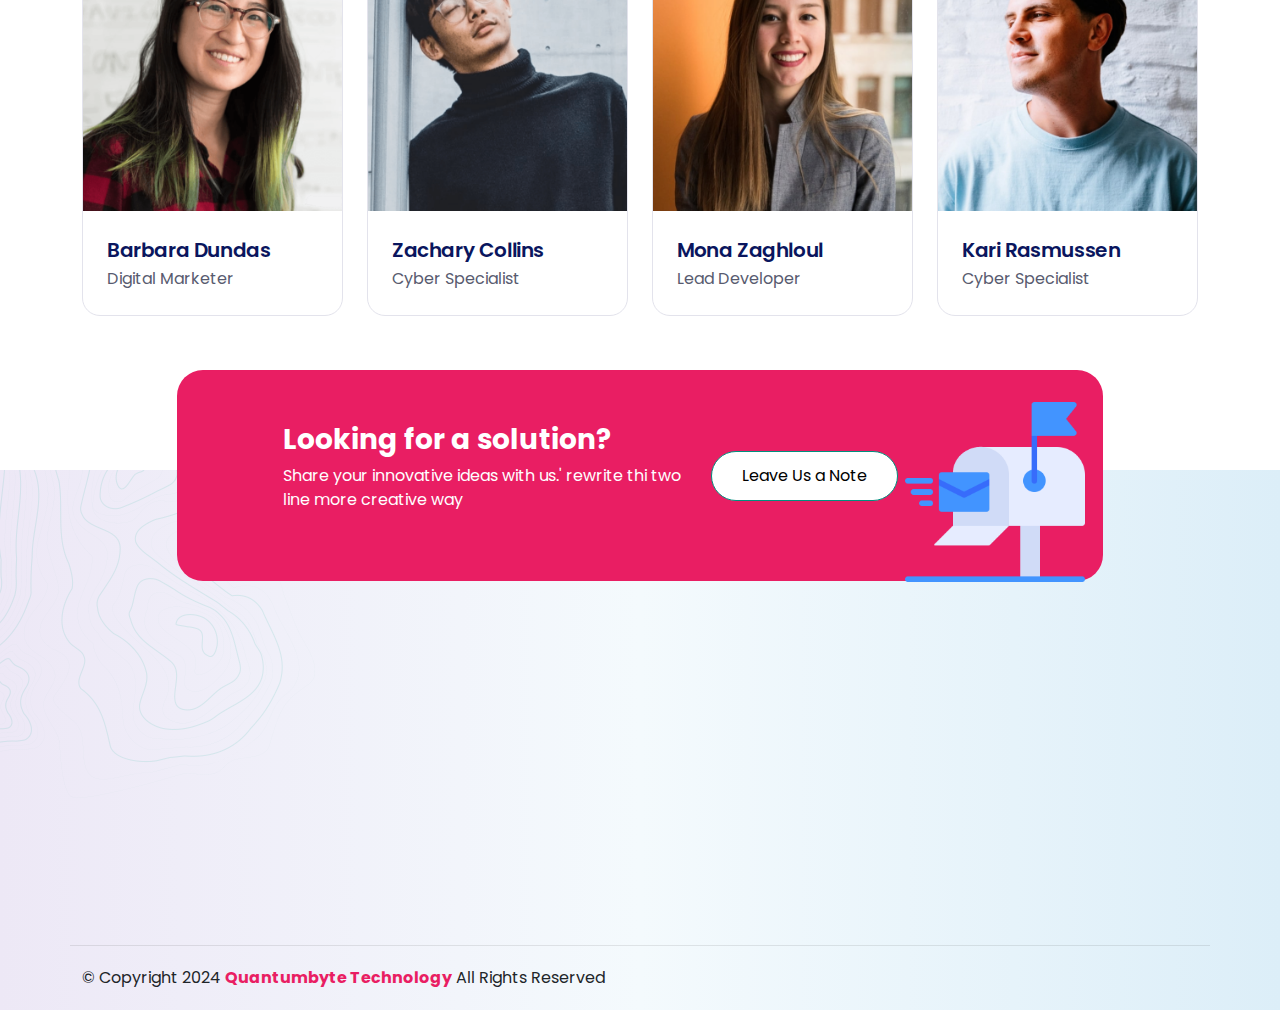
==== commit e2caae0a: "create a portfolio page" ====
--- a/about-us.html
+++ b/about-us.html
@@ -62,6 +62,7 @@
                             </ul>
                         </li>
                         <li><a href="service.html">Services</a></li>
+                        <li><a href="portfolio.html">Portfolio</a></li>
                         <li><a href="project.html">Products</a></li>
     
                         <li><a href="contact-us.html">Contact</a></li>
--- a/assets/css/style.css
+++ b/assets/css/style.css
@@ -1381,6 +1381,29 @@
   object-fit: cover;
   border: 5px solid #fff;
 }
+.about-sub {
+  margin-bottom: 20px;
+}
+.single_about {
+  display: flex;
+  align-items: center;
+}
+.single_about .aicon {
+  margin-right: 20px;
+}
+.single_about .aicon svg {
+  width: 50px;
+  vertical-align: middle;
+}
+.sbcontent h4 {
+  margin-top: 0px;
+  color: #222;
+  font-weight: 600;
+  font-size: 1.5rem;
+  margin-bottom: 0.5rem;
+}
+.sbcontent p {
+}
 /* about us section */
 /* product */
 .product-card {
@@ -1388,7 +1411,7 @@
   border-radius: 12px;
   box-shadow: 0 0 0.125rem rgba(0, 0, 0, 0.12),
     0 0.25rem 0.5rem rgba(0, 0, 0, 0.14);
-  height: 250px;
+  height: 100%;
   padding: 20px;
   text-align: left;
   -webkit-transition: 0.5s;
@@ -1542,6 +1565,9 @@
   padding: 80px 0 100px 0;
   /* background: #f1f9f7; */
 }
+.our-process-2 {
+  padding: 40px 0 150px 0 !important;
+}
 .quantum-shape2 {
   position: absolute;
   bottom: 81px;
@@ -1908,7 +1934,7 @@
   padding: 80px 0 120px;
 }
 .team-page {
-  padding: 80px 0 120px;
+  padding: 80px 0 20px;
 }
 .blog-one {
   position: relative;
@@ -4488,3 +4514,4 @@
 .all-products {
   padding: 80px 0 130px;
 }
+
